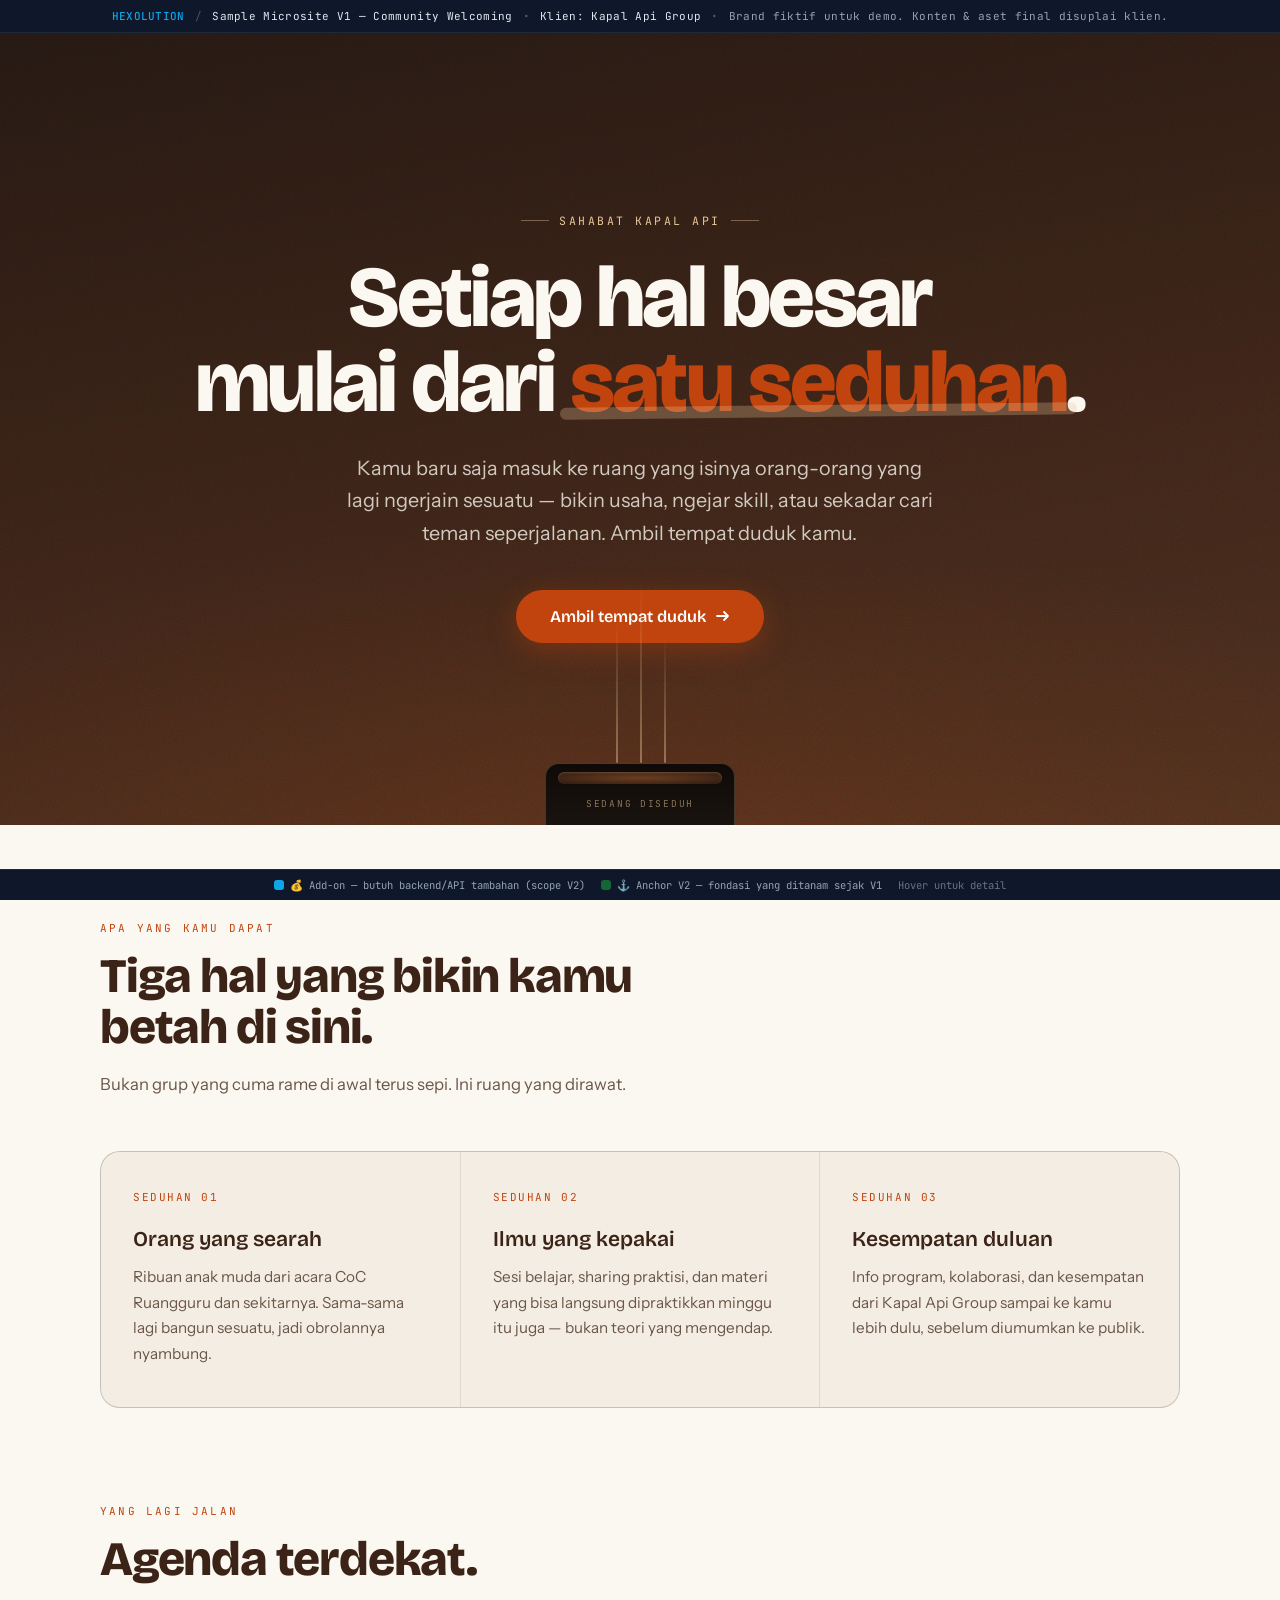
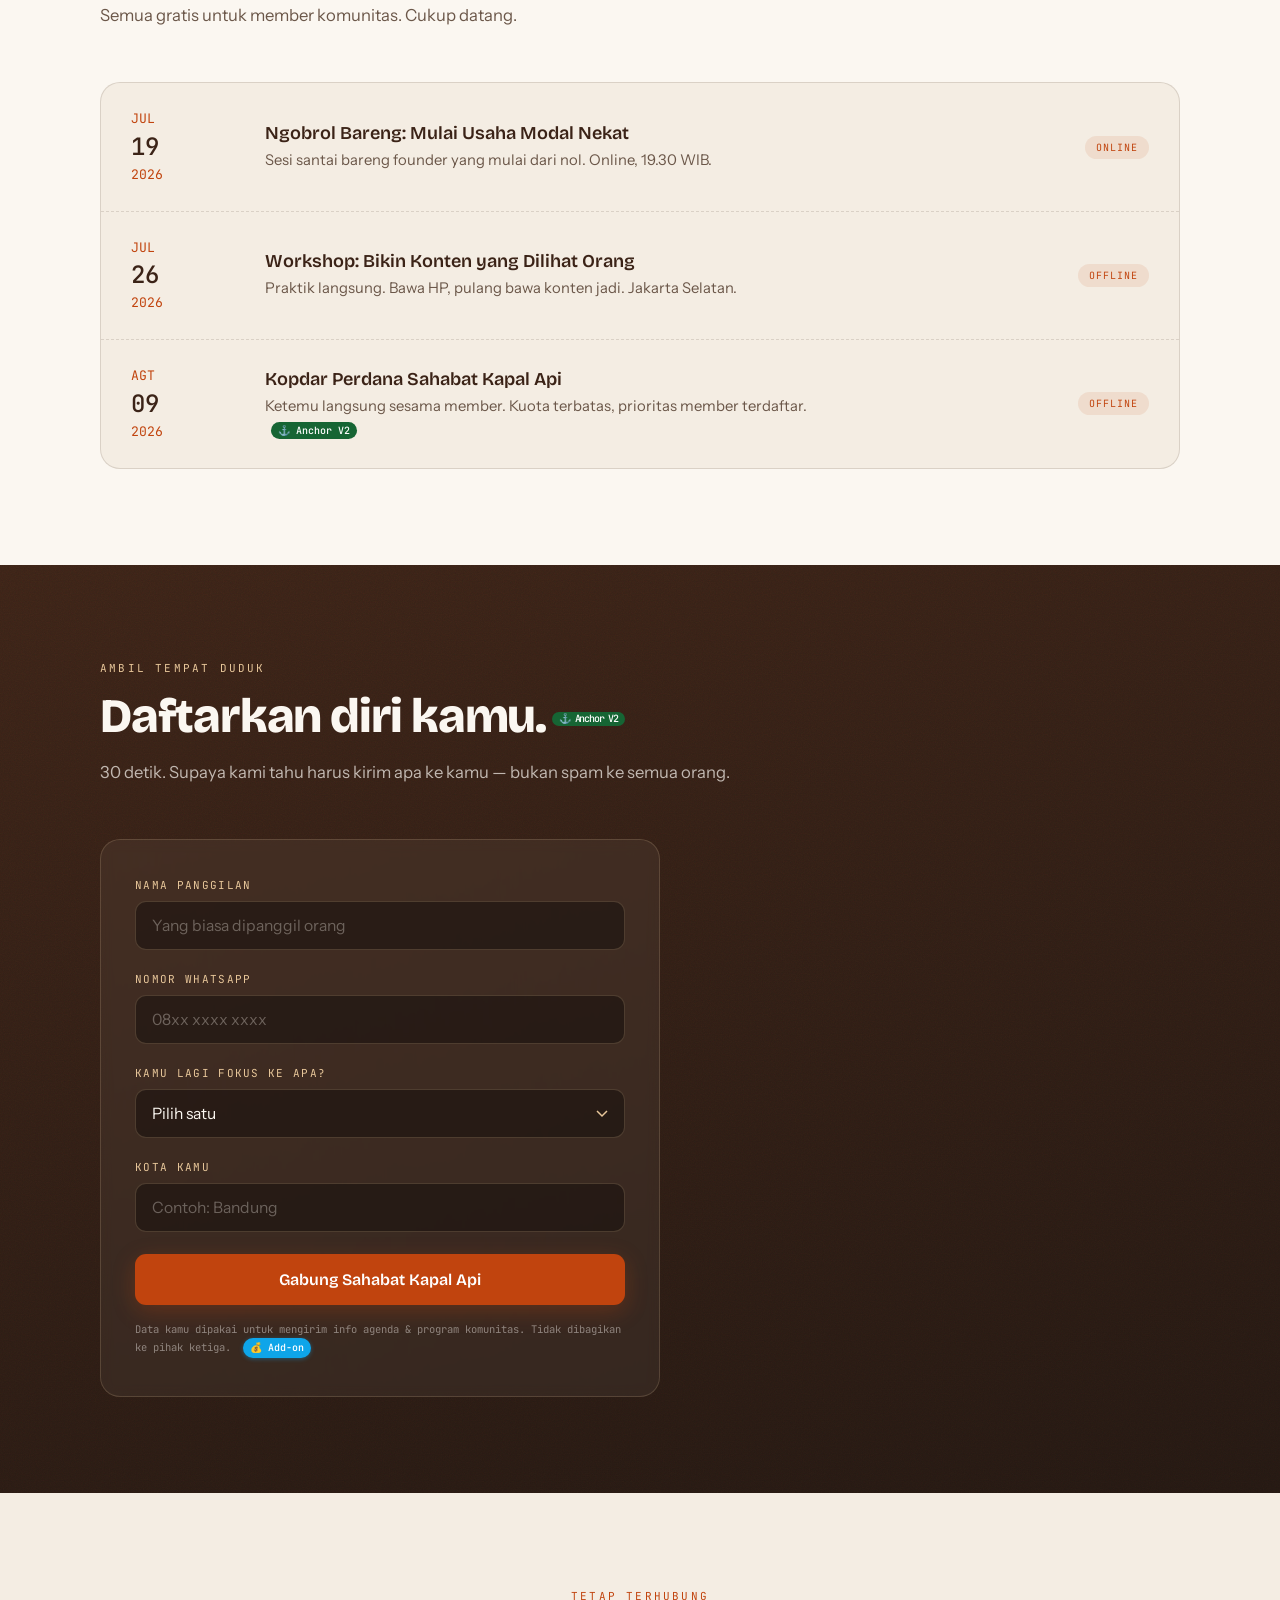
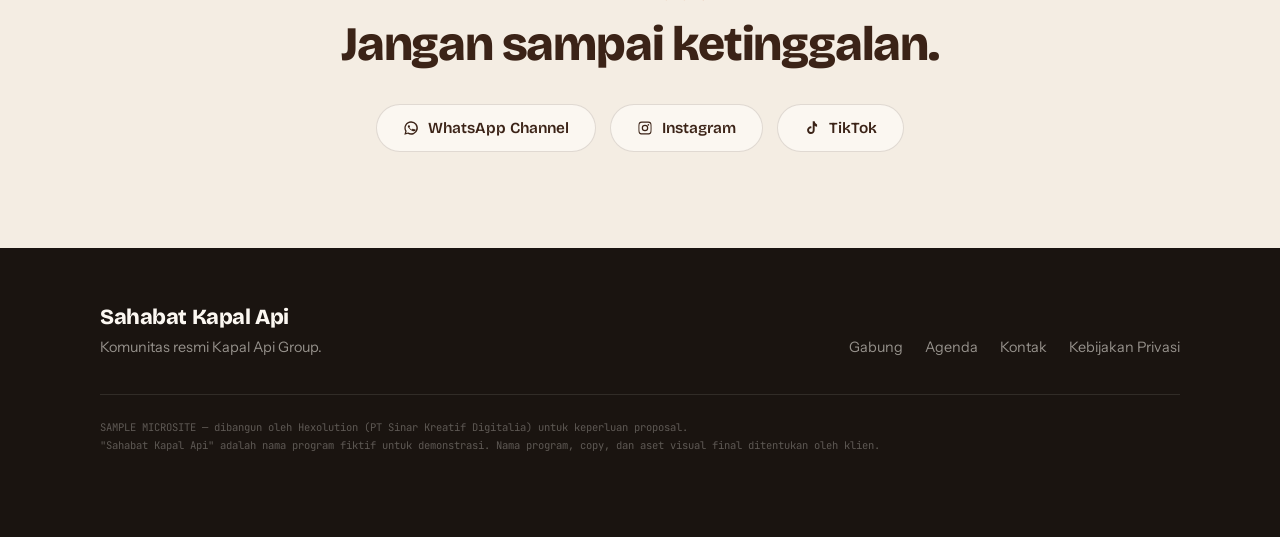
==== src/index.html @ 30b3033e "feat: add sample microsite and placeholder assets" ====
<!DOCTYPE html>
<html lang="id">
<head>
<meta charset="UTF-8">
<meta name="viewport" content="width=device-width, initial-scale=1.0">
<title>Sahabat Kapal Api — Selamat Datang di Komunitas</title>
<meta name="description" content="Ruang tumbuh bareng untuk anak muda yang lagi ngerjain sesuatu. Selamat datang di Sahabat Kapal Api.">
<link rel="preconnect" href="https://fonts.googleapis.com">
<link rel="preconnect" href="https://fonts.gstatic.com" crossorigin>
<link href="https://fonts.googleapis.com/css2?family=Bricolage+Grotesque:opsz,wght@12..96,400;12..96,600;12..96,800&family=Instrument+Sans:ital,wght@0,400;0,500;0,600;1,400&family=JetBrains+Mono:wght@400;500&display=swap" rel="stylesheet">
<style>
  :root{
    --ink:#1A1410;
    --roast:#3B2317;
    --ember:#C1440E;
    --crema:#E8C79A;
    --steam:#FBF7F1;
    --paper:#F4EDE3;
    --line:rgba(59,35,23,.14);
    --muted:#6B5749;

    --display:'Bricolage Grotesque', system-ui, sans-serif;
    --body:'Instrument Sans', system-ui, sans-serif;
    --mono:'JetBrains Mono', monospace;
  }

  *{margin:0;padding:0;box-sizing:border-box}
  html{scroll-behavior:smooth}
  body{
    font-family:var(--body);
    background:var(--steam);
    color:var(--ink);
    -webkit-font-smoothing:antialiased;
    overflow-x:hidden;
  }
  ::selection{background:var(--ember);color:var(--steam)}

  /* ================= DEMO ANNOTATION SYSTEM ================= */
  .hx-topbar{
    position:sticky;top:0;z-index:200;
    background:#0F172A;color:#E2E8F0;
    font-family:var(--mono);font-size:11px;letter-spacing:.03em;
    padding:9px 16px;
    display:flex;gap:10px;align-items:center;justify-content:center;
    flex-wrap:wrap;text-align:center;
    border-bottom:1px solid #1E293B;
  }
  .hx-topbar b{color:#0EA5E9;font-weight:500}
  .hx-topbar .dot{color:#475569}

  .addon{
    display:inline-flex;align-items:center;gap:4px;
    font-family:var(--mono);font-size:10px;font-weight:500;
    background:#0EA5E9;color:#fff;
    padding:2px 7px;border-radius:99px;
    vertical-align:middle;margin-left:6px;
    cursor:help;white-space:nowrap;
    box-shadow:0 1px 4px rgba(14,165,233,.4);
  }
  .anchor-tag{
    display:inline-flex;align-items:center;gap:4px;
    font-family:var(--mono);font-size:10px;font-weight:500;
    background:#166534;color:#fff;
    padding:2px 7px;border-radius:99px;
    vertical-align:middle;margin-left:6px;
    cursor:help;white-space:nowrap;
  }
  .hx-legend{
    position:fixed;bottom:0;left:0;right:0;z-index:200;
    background:#0F172A;color:#94A3B8;
    font-family:var(--mono);font-size:10.5px;
    padding:8px 16px;
    display:flex;gap:16px;justify-content:center;flex-wrap:wrap;
    border-top:1px solid #1E293B;
  }
  .hx-legend span{display:flex;align-items:center;gap:6px}
  .sw{width:10px;height:10px;border-radius:3px;display:inline-block}

  /* ================= STEAM SIGNATURE ================= */
  .steam-wrap{
    position:absolute;
    left:50%;transform:translateX(-50%);
    bottom:100%;
    width:120px;height:180px;
    pointer-events:none;
    opacity:.5;
  }
  .steam-wisp{
    position:absolute;bottom:0;
    width:2px;height:100%;
    background:linear-gradient(to top,rgba(232,199,154,.9),rgba(232,199,154,0));
    border-radius:99px;
    transform-origin:bottom center;
    animation:rise 6s ease-in-out infinite;
  }
  .steam-wisp:nth-child(1){left:30%;animation-delay:0s;height:80%}
  .steam-wisp:nth-child(2){left:50%;animation-delay:1.4s;height:100%}
  .steam-wisp:nth-child(3){left:70%;animation-delay:2.8s;height:70%}
  @keyframes rise{
    0%   {opacity:0;transform:translateY(20px) scaleY(.4) skewX(0deg)}
    25%  {opacity:.8}
    50%  {transform:translateY(-10px) scaleY(1) skewX(6deg)}
    75%  {opacity:.5;transform:translateY(-30px) scaleY(1.1) skewX(-4deg)}
    100% {opacity:0;transform:translateY(-50px) scaleY(1.2) skewX(3deg)}
  }

  /* ================= HERO ================= */
  .hero{
    position:relative;
    min-height:88vh;
    display:flex;align-items:center;
    background:
      radial-gradient(120% 80% at 50% 110%, rgba(193,68,14,.16) 0%, transparent 60%),
      linear-gradient(170deg,#241812 0%, #3B2317 55%, #4A2E1E 100%);
    color:var(--steam);
    padding:80px 24px 90px;
    overflow:hidden;
  }
  .hero::after{
    /* grain */
    content:'';position:absolute;inset:0;
    background-image:url("data:image/svg+xml,%3Csvg xmlns='http://www.w3.org/2000/svg' width='140' height='140'%3E%3Cfilter id='n'%3E%3CfeTurbulence type='fractalNoise' baseFrequency='.85' numOctaves='3'/%3E%3C/filter%3E%3Crect width='140' height='140' filter='url(%23n)' opacity='.32'/%3E%3C/svg%3E");
    mix-blend-mode:overlay;pointer-events:none;
  }
  .hero-inner{
    position:relative;z-index:2;
    max-width:900px;margin:0 auto;
    text-align:center;
  }
  .eyebrow{
    font-family:var(--mono);
    font-size:11.5px;letter-spacing:.22em;text-transform:uppercase;
    color:var(--crema);
    margin-bottom:28px;
    display:inline-flex;align-items:center;gap:10px;
  }
  .eyebrow::before,.eyebrow::after{
    content:'';width:28px;height:1px;background:rgba(232,199,154,.4);
  }
  h1{
    font-family:var(--display);
    font-weight:800;
    font-size:clamp(2.6rem,7.5vw,5.4rem);
    line-height:.98;
    letter-spacing:-.03em;
    margin-bottom:26px;
  }
  h1 em{
    font-style:normal;
    color:var(--ember);
    position:relative;
    display:inline-block;
  }
  h1 em::after{
    content:'';position:absolute;
    left:-2%;right:-2%;bottom:.1em;height:.14em;
    background:var(--crema);
    opacity:.28;border-radius:99px;
    transform:rotate(-.6deg);
  }
  .hero p{
    font-size:clamp(1.02rem,2.1vw,1.24rem);
    line-height:1.65;
    color:rgba(251,247,241,.78);
    max-width:600px;margin:0 auto 40px;
  }
  .hero-cta{
    display:inline-flex;align-items:center;gap:10px;
    background:var(--ember);color:#fff;
    font-family:var(--display);font-weight:600;font-size:1.02rem;
    padding:17px 34px;border-radius:99px;
    text-decoration:none;
    box-shadow:0 8px 28px rgba(193,68,14,.36);
    transition:transform .25s cubic-bezier(.2,.8,.2,1), box-shadow .25s;
  }
  .hero-cta:hover{transform:translateY(-2px);box-shadow:0 12px 36px rgba(193,68,14,.5)}
  .hero-cta:focus-visible{outline:3px solid var(--crema);outline-offset:3px}

  /* The cup — signature anchor at bottom of hero */
  .cup-stage{
    position:absolute;
    bottom:-2px;left:50%;transform:translateX(-50%);
    width:190px;
    z-index:3;
  }
  .cup{
    position:relative;
    width:190px;height:64px;
    background:linear-gradient(180deg,#0F0A07 0%, #1A1410 100%);
    border-radius:14px 14px 0 0;
    border:1px solid rgba(232,199,154,.22);
    border-bottom:none;
    display:flex;align-items:center;justify-content:center;
  }
  .cup::before{
    /* the coffee surface */
    content:'';
    position:absolute;top:8px;left:12px;right:12px;height:12px;
    background:radial-gradient(ellipse at 50% 50%, #6B3E22 0%, #2E1B10 100%);
    border-radius:99px;
    box-shadow:inset 0 1px 2px rgba(232,199,154,.25);
  }
  .cup-label{
    font-family:var(--mono);
    font-size:9.5px;letter-spacing:.18em;text-transform:uppercase;
    color:rgba(232,199,154,.55);
    margin-top:16px;
  }

  /* ================= SECTIONS ================= */
  section{padding:96px 24px}
  .wrap{max-width:1080px;margin:0 auto}

  .sec-head{margin-bottom:52px;max-width:640px}
  .sec-label{
    font-family:var(--mono);
    font-size:11px;letter-spacing:.2em;text-transform:uppercase;
    color:var(--ember);
    margin-bottom:16px;display:block;
  }
  h2{
    font-family:var(--display);
    font-weight:800;
    font-size:clamp(1.9rem,4.4vw,3rem);
    line-height:1.06;
    letter-spacing:-.025em;
    color:var(--roast);
  }
  .sec-head p{
    margin-top:18px;
    font-size:1.04rem;line-height:1.68;color:var(--muted);
  }

  /* Value grid — the "3 seduhan" */
  .val-grid{
    display:grid;
    grid-template-columns:repeat(auto-fit,minmax(270px,1fr));
    gap:1px;
    background:var(--line);
    border:1px solid var(--line);
    border-radius:20px;
    overflow:hidden;
  }
  .val{
    background:var(--paper);
    padding:38px 32px 40px;
    position:relative;
    transition:background .3s;
  }
  .val:hover{background:#EFE5D8}
  .val-num{
    font-family:var(--mono);
    font-size:11px;color:var(--ember);
    letter-spacing:.14em;
    margin-bottom:22px;display:block;
  }
  .val h3{
    font-family:var(--display);
    font-weight:600;font-size:1.32rem;
    color:var(--roast);
    margin-bottom:12px;
    line-height:1.24;
  }
  .val p{font-size:.955rem;line-height:1.68;color:var(--muted)}

  /* Program / agenda — receipt-strip motif */
  .agenda{
    background:var(--paper);
    border:1px solid var(--line);
    border-radius:20px;
    overflow:hidden;
  }
  .agenda-row{
    display:grid;
    grid-template-columns:110px 1fr auto;
    gap:24px;align-items:center;
    padding:26px 30px;
    border-bottom:1px dashed var(--line);
    transition:background .25s;
  }
  .agenda-row:last-child{border-bottom:none}
  .agenda-row:hover{background:#EFE5D8}
  .ag-date{
    font-family:var(--mono);
    font-size:.82rem;color:var(--ember);
    line-height:1.5;
  }
  .ag-date b{display:block;font-size:1.5rem;color:var(--roast);font-weight:500}
  .ag-body h4{
    font-family:var(--display);font-weight:600;
    font-size:1.13rem;color:var(--roast);margin-bottom:5px;
  }
  .ag-body p{font-size:.925rem;color:var(--muted);line-height:1.6}
  .ag-tag{
    font-family:var(--mono);font-size:10px;
    text-transform:uppercase;letter-spacing:.1em;
    padding:5px 11px;border-radius:99px;
    background:rgba(193,68,14,.1);color:var(--ember);
    white-space:nowrap;
  }

  /* Form — the V2 anchor */
  .form-sec{
    background:linear-gradient(165deg,#3B2317 0%, #241812 100%);
    color:var(--steam);
    border-radius:0;
    position:relative;overflow:hidden;
  }
  .form-sec::after{
    content:'';position:absolute;inset:0;
    background-image:url("data:image/svg+xml,%3Csvg xmlns='http://www.w3.org/2000/svg' width='140' height='140'%3E%3Cfilter id='n2'%3E%3CfeTurbulence type='fractalNoise' baseFrequency='.85' numOctaves='3'/%3E%3C/filter%3E%3Crect width='140' height='140' filter='url(%23n2)' opacity='.28'/%3E%3C/svg%3E");
    mix-blend-mode:overlay;pointer-events:none;
  }
  .form-sec .wrap{position:relative;z-index:2}
  .form-sec h2{color:var(--steam)}
  .form-sec .sec-label{color:var(--crema)}
  .form-sec .sec-head p{color:rgba(251,247,241,.7)}

  .form-card{
    background:rgba(251,247,241,.05);
    border:1px solid rgba(232,199,154,.18);
    border-radius:20px;
    padding:38px 34px;
    backdrop-filter:blur(6px);
    max-width:560px;
  }
  .field{margin-bottom:22px}
  label{
    display:block;
    font-family:var(--mono);font-size:11px;
    letter-spacing:.12em;text-transform:uppercase;
    color:var(--crema);margin-bottom:9px;
  }
  input,select{
    width:100%;
    background:rgba(15,10,7,.45);
    border:1px solid rgba(232,199,154,.2);
    border-radius:11px;
    padding:14px 16px;
    color:var(--steam);
    font-family:var(--body);font-size:.98rem;
    transition:border-color .22s, background .22s;
  }
  input::placeholder{color:rgba(251,247,241,.32)}
  input:focus,select:focus{
    outline:none;
    border-color:var(--ember);
    background:rgba(15,10,7,.65);
  }
  select{appearance:none;cursor:pointer;
    background-image:url("data:image/svg+xml,%3Csvg xmlns='http://www.w3.org/2000/svg' width='12' height='8' fill='none'%3E%3Cpath d='M1 1l5 5 5-5' stroke='%23E8C79A' stroke-width='1.5'/%3E%3C/svg%3E");
    background-repeat:no-repeat;background-position:right 16px center;
  }
  .form-btn{
    width:100%;
    background:var(--ember);color:#fff;
    border:none;border-radius:11px;
    padding:16px;
    font-family:var(--display);font-weight:600;font-size:1rem;
    cursor:pointer;
    transition:transform .2s, box-shadow .2s;
    box-shadow:0 6px 22px rgba(193,68,14,.3);
  }
  .form-btn:hover{transform:translateY(-1px);box-shadow:0 10px 30px rgba(193,68,14,.45)}
  .form-btn:focus-visible{outline:3px solid var(--crema);outline-offset:2px}
  .form-note{
    font-family:var(--mono);font-size:10.5px;
    color:rgba(251,247,241,.45);
    margin-top:16px;line-height:1.6;
  }
  .form-msg{
    margin-top:16px;padding:13px 16px;
    background:rgba(22,101,52,.2);
    border:1px solid rgba(22,101,52,.5);
    border-radius:10px;
    font-size:.9rem;color:#86EFAC;
    display:none;
  }
  .form-msg.show{display:block}

  /* CTA strip */
  .cta-strip{
    background:var(--paper);
    text-align:center;
  }
  .cta-links{
    display:flex;gap:14px;justify-content:center;flex-wrap:wrap;
    margin-top:34px;
  }
  .cta-link{
    display:inline-flex;align-items:center;gap:9px;
    background:var(--steam);
    border:1px solid var(--line);
    color:var(--roast);
    font-family:var(--display);font-weight:600;font-size:.96rem;
    padding:14px 26px;border-radius:99px;
    text-decoration:none;
    transition:transform .22s, border-color .22s, background .22s;
  }
  .cta-link:hover{transform:translateY(-2px);border-color:var(--ember);background:#fff}
  .cta-link:focus-visible{outline:3px solid var(--ember);outline-offset:2px}

  /* Footer */
  footer{
    background:var(--ink);color:rgba(251,247,241,.55);
    padding:56px 24px 82px;
    font-size:.9rem;
  }
  .foot-grid{
    max-width:1080px;margin:0 auto;
    display:flex;justify-content:space-between;
    align-items:flex-end;gap:32px;flex-wrap:wrap;
  }
  .foot-brand{
    font-family:var(--display);font-weight:800;
    font-size:1.35rem;color:var(--steam);
    letter-spacing:-.02em;margin-bottom:8px;
  }
  .foot-links{display:flex;gap:22px;flex-wrap:wrap}
  .foot-links a{color:rgba(251,247,241,.55);text-decoration:none;transition:color .2s}
  .foot-links a:hover{color:var(--ember)}
  .foot-fine{
    max-width:1080px;margin:38px auto 0;
    padding-top:24px;border-top:1px solid rgba(251,247,241,.1);
    font-family:var(--mono);font-size:10.5px;
    color:rgba(251,247,241,.3);line-height:1.7;
  }

  /* reveal */
  .rv{opacity:0;transform:translateY(24px);transition:opacity .8s cubic-bezier(.2,.8,.2,1),transform .8s cubic-bezier(.2,.8,.2,1)}
  .rv.in{opacity:1;transform:none}

  @media (prefers-reduced-motion:reduce){
    *{animation:none!important;transition:none!important}
    .rv{opacity:1;transform:none}
  }
  @media(max-width:640px){
    section{padding:66px 20px}
    .agenda-row{grid-template-columns:1fr;gap:12px;padding:24px 22px}
    .ag-tag{justify-self:start}
    .hero{padding:60px 20px 80px;min-height:auto}
    .cup-stage{width:150px}
    .cup{width:150px;height:52px}
  }
</style>
</head>
<body>

<!-- ===== DEMO BAR ===== -->
<div class="hx-topbar">
  <b>HEXOLUTION</b> <span class="dot">/</span>
  Sample Microsite V1 — Community Welcoming
  <span class="dot">•</span>
  Klien: Kapal Api Group
  <span class="dot">•</span>
  <span style="color:#94A3B8">Brand fiktif untuk demo. Konten & aset final disuplai klien.</span>
</div>

<!-- ===== HERO ===== -->
<header class="hero">
  <div class="hero-inner">
    <span class="eyebrow">Sahabat Kapal Api</span>
    <h1>Setiap hal besar<br>mulai dari <em>satu seduhan</em>.</h1>
    <p>Kamu baru saja masuk ke ruang yang isinya orang-orang yang lagi ngerjain sesuatu — bikin usaha, ngejar skill, atau sekadar cari teman seperjalanan. Ambil tempat duduk kamu.</p>
    <a href="#gabung" class="hero-cta">
      Ambil tempat duduk
      <svg width="14" height="14" viewBox="0 0 14 14" fill="none" aria-hidden="true"><path d="M1 7h11M8 3l4 4-4 4" stroke="currentColor" stroke-width="1.8" stroke-linecap="round" stroke-linejoin="round"/></svg>
    </a>
  </div>

  <div class="cup-stage">
    <div class="steam-wrap" aria-hidden="true">
      <span class="steam-wisp"></span>
      <span class="steam-wisp"></span>
      <span class="steam-wisp"></span>
    </div>
    <div class="cup"><span class="cup-label">Sedang diseduh</span></div>
  </div>
</header>

<!-- ===== VALUE ===== -->
<section>
  <div class="wrap">
    <div class="sec-head rv">
      <span class="sec-label">Apa yang kamu dapat</span>
      <h2>Tiga hal yang bikin kamu betah di sini.</h2>
      <p>Bukan grup yang cuma rame di awal terus sepi. Ini ruang yang dirawat.</p>
    </div>

    <div class="val-grid rv">
      <div class="val">
        <span class="val-num">SEDUHAN 01</span>
        <h3>Orang yang searah</h3>
        <p>Ribuan anak muda dari acara CoC Ruangguru dan sekitarnya. Sama-sama lagi bangun sesuatu, jadi obrolannya nyambung.</p>
      </div>
      <div class="val">
        <span class="val-num">SEDUHAN 02</span>
        <h3>Ilmu yang kepakai</h3>
        <p>Sesi belajar, sharing praktisi, dan materi yang bisa langsung dipraktikkan minggu itu juga — bukan teori yang mengendap.</p>
      </div>
      <div class="val">
        <span class="val-num">SEDUHAN 03</span>
        <h3>Kesempatan duluan</h3>
        <p>Info program, kolaborasi, dan kesempatan dari Kapal Api Group sampai ke kamu lebih dulu, sebelum diumumkan ke publik.</p>
      </div>
    </div>
  </div>
</section>

<!-- ===== AGENDA ===== -->
<section style="background:var(--steam);padding-top:0">
  <div class="wrap">
    <div class="sec-head rv">
      <span class="sec-label">Yang lagi jalan</span>
      <h2>Agenda terdekat.</h2>
      <p>Semua gratis untuk member komunitas. Cukup datang.</p>
    </div>

    <div class="agenda rv">
      <div class="agenda-row">
        <div class="ag-date">JUL<b>19</b>2026</div>
        <div class="ag-body">
          <h4>Ngobrol Bareng: Mulai Usaha Modal Nekat</h4>
          <p>Sesi santai bareng founder yang mulai dari nol. Online, 19.30 WIB.</p>
        </div>
        <span class="ag-tag">Online</span>
      </div>
      <div class="agenda-row">
        <div class="ag-date">JUL<b>26</b>2026</div>
        <div class="ag-body">
          <h4>Workshop: Bikin Konten yang Dilihat Orang</h4>
          <p>Praktik langsung. Bawa HP, pulang bawa konten jadi. Jakarta Selatan.</p>
        </div>
        <span class="ag-tag">Offline</span>
      </div>
      <div class="agenda-row">
        <div class="ag-date">AGT<b>09</b>2026</div>
        <div class="ag-body">
          <h4>Kopdar Perdana Sahabat Kapal Api</h4>
          <p>Ketemu langsung sesama member. Kuota terbatas, prioritas member terdaftar.</p>
          <span class="anchor-tag" title="Anchor V1→V2: prioritas kuota butuh data member terdaftar — sumbernya dari form di bawah.">⚓ Anchor V2</span>
        </div>
        <span class="ag-tag">Offline</span>
      </div>
    </div>
  </div>
</section>

<!-- ===== FORM (V2 ANCHOR) ===== -->
<section class="form-sec" id="gabung">
  <div class="wrap">
    <div class="sec-head rv">
      <span class="sec-label">Ambil tempat duduk</span>
      <h2>Daftarkan diri kamu.<span class="anchor-tag" title="Anchor V1→V2: form ini adalah titik awal database member. Field minat & asal acara jadi basis segmentasi di V2.">⚓ Anchor V2</span></h2>
      <p>30 detik. Supaya kami tahu harus kirim apa ke kamu — bukan spam ke semua orang.</p>
    </div>

    <div class="form-card rv">
      <div class="field">
        <label for="nama">Nama panggilan</label>
        <input type="text" id="nama" placeholder="Yang biasa dipanggil orang" autocomplete="given-name">
      </div>

      <div class="field">
        <label for="wa">Nomor WhatsApp</label>
        <input type="tel" id="wa" placeholder="08xx xxxx xxxx" autocomplete="tel">
      </div>

      <div class="field">
        <label for="minat">Kamu lagi fokus ke apa?</label>
        <select id="minat">
          <option value="">Pilih satu</option>
          <option value="usaha">Bangun usaha sendiri</option>
          <option value="skill">Nambah skill / cari kerja</option>
          <option value="komunitas">Cari komunitas & koneksi</option>
          <option value="lainnya">Masih cari arah</option>
        </select>
      </div>

      <div class="field">
        <label for="kota">Kota kamu</label>
        <input type="text" id="kota" placeholder="Contoh: Bandung" autocomplete="address-level2">
      </div>

      <button class="form-btn" id="submitBtn">Gabung Sahabat Kapal Api</button>

      <div class="form-msg" id="formMsg">
        ✓ Terkirim. Kami kabari lewat WhatsApp untuk agenda terdekat.
      </div>

      <p class="form-note">
        Data kamu dipakai untuk mengirim info agenda &amp; program komunitas. Tidak dibagikan ke pihak ketiga.
        <span class="addon" title="Add-on: penyimpanan data ke database, dedup nomor WA, dan auto-reply butuh backend + WhatsApp Business API. Termasuk di scope V2.">💰 Add-on</span>
      </p>
    </div>
  </div>
</section>

<!-- ===== CTA ===== -->
<section class="cta-strip">
  <div class="wrap">
    <div class="sec-head rv" style="margin:0 auto 0;text-align:center">
      <span class="sec-label" style="text-align:center">Tetap terhubung</span>
      <h2>Jangan sampai ketinggalan.</h2>
      <div class="cta-links">
        <a href="#" class="cta-link">
          <svg width="16" height="16" viewBox="0 0 24 24" fill="currentColor" aria-hidden="true"><path d="M12 2a10 10 0 00-8.6 15L2 22l5.2-1.4A10 10 0 1012 2zm0 18a8 8 0 01-4-1.1l-.3-.2-3 .8.8-2.9-.2-.3A8 8 0 1112 20zm4.4-6c-.2-.1-1.4-.7-1.6-.8s-.4-.1-.5.1-.6.8-.7 1-.3.2-.5.1a6.6 6.6 0 01-1.9-1.2 7.3 7.3 0 01-1.4-1.7c-.1-.2 0-.4.1-.5l.4-.4.2-.4v-.4l-.7-1.7c-.2-.4-.4-.4-.5-.4h-.5a1 1 0 00-.7.3 3 3 0 00-.9 2.2A5.2 5.2 0 009 12.3a11.9 11.9 0 004.5 4 7.6 7.6 0 001.5.5 3.6 3.6 0 001.7.1 2.7 2.7 0 001.8-1.3 2.2 2.2 0 00.2-1.3c0-.1-.2-.2-.3-.3z"/></svg>
          WhatsApp Channel
        </a>
        <a href="#" class="cta-link">
          <svg width="16" height="16" viewBox="0 0 24 24" fill="currentColor" aria-hidden="true"><path d="M12 2.2c3.2 0 3.6 0 4.9.1a6.6 6.6 0 012.2.4 3.9 3.9 0 012.2 2.2 6.6 6.6 0 01.4 2.2c.1 1.3.1 1.7.1 4.9s0 3.6-.1 4.9a6.6 6.6 0 01-.4 2.2 3.9 3.9 0 01-2.2 2.2 6.6 6.6 0 01-2.2.4c-1.3.1-1.7.1-4.9.1s-3.6 0-4.9-.1a6.6 6.6 0 01-2.2-.4 3.9 3.9 0 01-2.2-2.2 6.6 6.6 0 01-.4-2.2c-.1-1.3-.1-1.7-.1-4.9s0-3.6.1-4.9a6.6 6.6 0 01.4-2.2A3.9 3.9 0 014.9 2.7a6.6 6.6 0 012.2-.4c1.3-.1 1.7-.1 4.9-.1zm0 1.8c-3.1 0-3.5 0-4.7.1a4.8 4.8 0 00-1.7.3 2.9 2.9 0 00-1.6 1.6 4.8 4.8 0 00-.3 1.7C3.6 8.9 3.6 9.3 3.6 12s0 3.1.1 4.3a4.8 4.8 0 00.3 1.7 2.9 2.9 0 001.6 1.6 4.8 4.8 0 001.7.3c1.2.1 1.6.1 4.7.1s3.5 0 4.7-.1a4.8 4.8 0 001.7-.3 2.9 2.9 0 001.6-1.6 4.8 4.8 0 00.3-1.7c.1-1.2.1-1.6.1-4.3s0-3.1-.1-4.3a4.8 4.8 0 00-.3-1.7 2.9 2.9 0 00-1.6-1.6 4.8 4.8 0 00-1.7-.3c-1.2-.1-1.6-.1-4.7-.1zm0 3.1a4.9 4.9 0 110 9.8 4.9 4.9 0 010-9.8zm0 8a3.1 3.1 0 100-6.2 3.1 3.1 0 000 6.2zm6.2-8.2a1.2 1.2 0 11-2.3 0 1.2 1.2 0 012.3 0z"/></svg>
          Instagram
        </a>
        <a href="#" class="cta-link">
          <svg width="16" height="16" viewBox="0 0 24 24" fill="currentColor" aria-hidden="true"><path d="M19.6 10.1a5.5 5.5 0 01-3.6-1.3v6.4a5.7 5.7 0 11-4.9-5.6v2.9a2.8 2.8 0 102 2.7V2h2.9a5.5 5.5 0 003.6 4.9z"/></svg>
          TikTok
        </a>
      </div>
    </div>
  </div>
</section>

<!-- ===== FOOTER ===== -->
<footer>
  <div class="foot-grid">
    <div>
      <div class="foot-brand">Sahabat Kapal Api</div>
      <div>Komunitas resmi Kapal Api Group.</div>
    </div>
    <div class="foot-links">
      <a href="#gabung">Gabung</a>
      <a href="#">Agenda</a>
      <a href="#">Kontak</a>
      <a href="#">Kebijakan Privasi</a>
    </div>
  </div>
  <div class="foot-fine">
    SAMPLE MICROSITE — dibangun oleh Hexolution (PT Sinar Kreatif Digitalia) untuk keperluan proposal.<br>
    "Sahabat Kapal Api" adalah nama program fiktif untuk demonstrasi. Nama program, copy, dan aset visual final ditentukan oleh klien.
  </div>
</footer>

<!-- ===== LEGEND ===== -->
<div class="hx-legend">
  <span><i class="sw" style="background:#0EA5E9"></i> 💰 Add-on — butuh backend/API tambahan (scope V2)</span>
  <span><i class="sw" style="background:#166534"></i> ⚓ Anchor V2 — fondasi yang ditanam sejak V1</span>
  <span style="color:#64748B">Hover untuk detail</span>
</div>

<script>
  // Scroll reveal
  const io = new IntersectionObserver((entries) => {
    entries.forEach(e => { if (e.isIntersecting) { e.target.classList.add('in'); io.unobserve(e.target); } });
  }, { threshold: 0.12, rootMargin: '0px 0px -40px 0px' });
  document.querySelectorAll('.rv').forEach(el => io.observe(el));

  // Form demo (frontend only — real submit is the V2 add-on)
  document.getElementById('submitBtn').addEventListener('click', () => {
    const nama = document.getElementById('nama').value.trim();
    const wa   = document.getElementById('wa').value.trim();
    const msg  = document.getElementById('formMsg');
    if (!nama || !wa) {
      msg.textContent = 'Isi nama dan nomor WhatsApp dulu ya.';
      msg.style.background = 'rgba(193,68,14,.18)';
      msg.style.borderColor = 'rgba(193,68,14,.5)';
      msg.style.color = '#FCA5A5';
      msg.classList.add('show');
      return;
    }
    msg.textContent = '✓ Terkirim. Kami kabari lewat WhatsApp untuk agenda terdekat.';
    msg.style.background = 'rgba(22,101,52,.2)';
    msg.style.borderColor = 'rgba(22,101,52,.5)';
    msg.style.color = '#86EFAC';
    msg.classList.add('show');
    // V2: POST ke endpoint → simpan ke DB → trigger WA welcome message
    console.log('[DEMO] Payload V2:', {
      nama, wa,
      minat: document.getElementById('minat').value,
      kota: document.getElementById('kota').value,
      source: 'wa_channel',
      event_origin: 'coc_ruangguru'
    });
  });
</script>

</body>
</html>
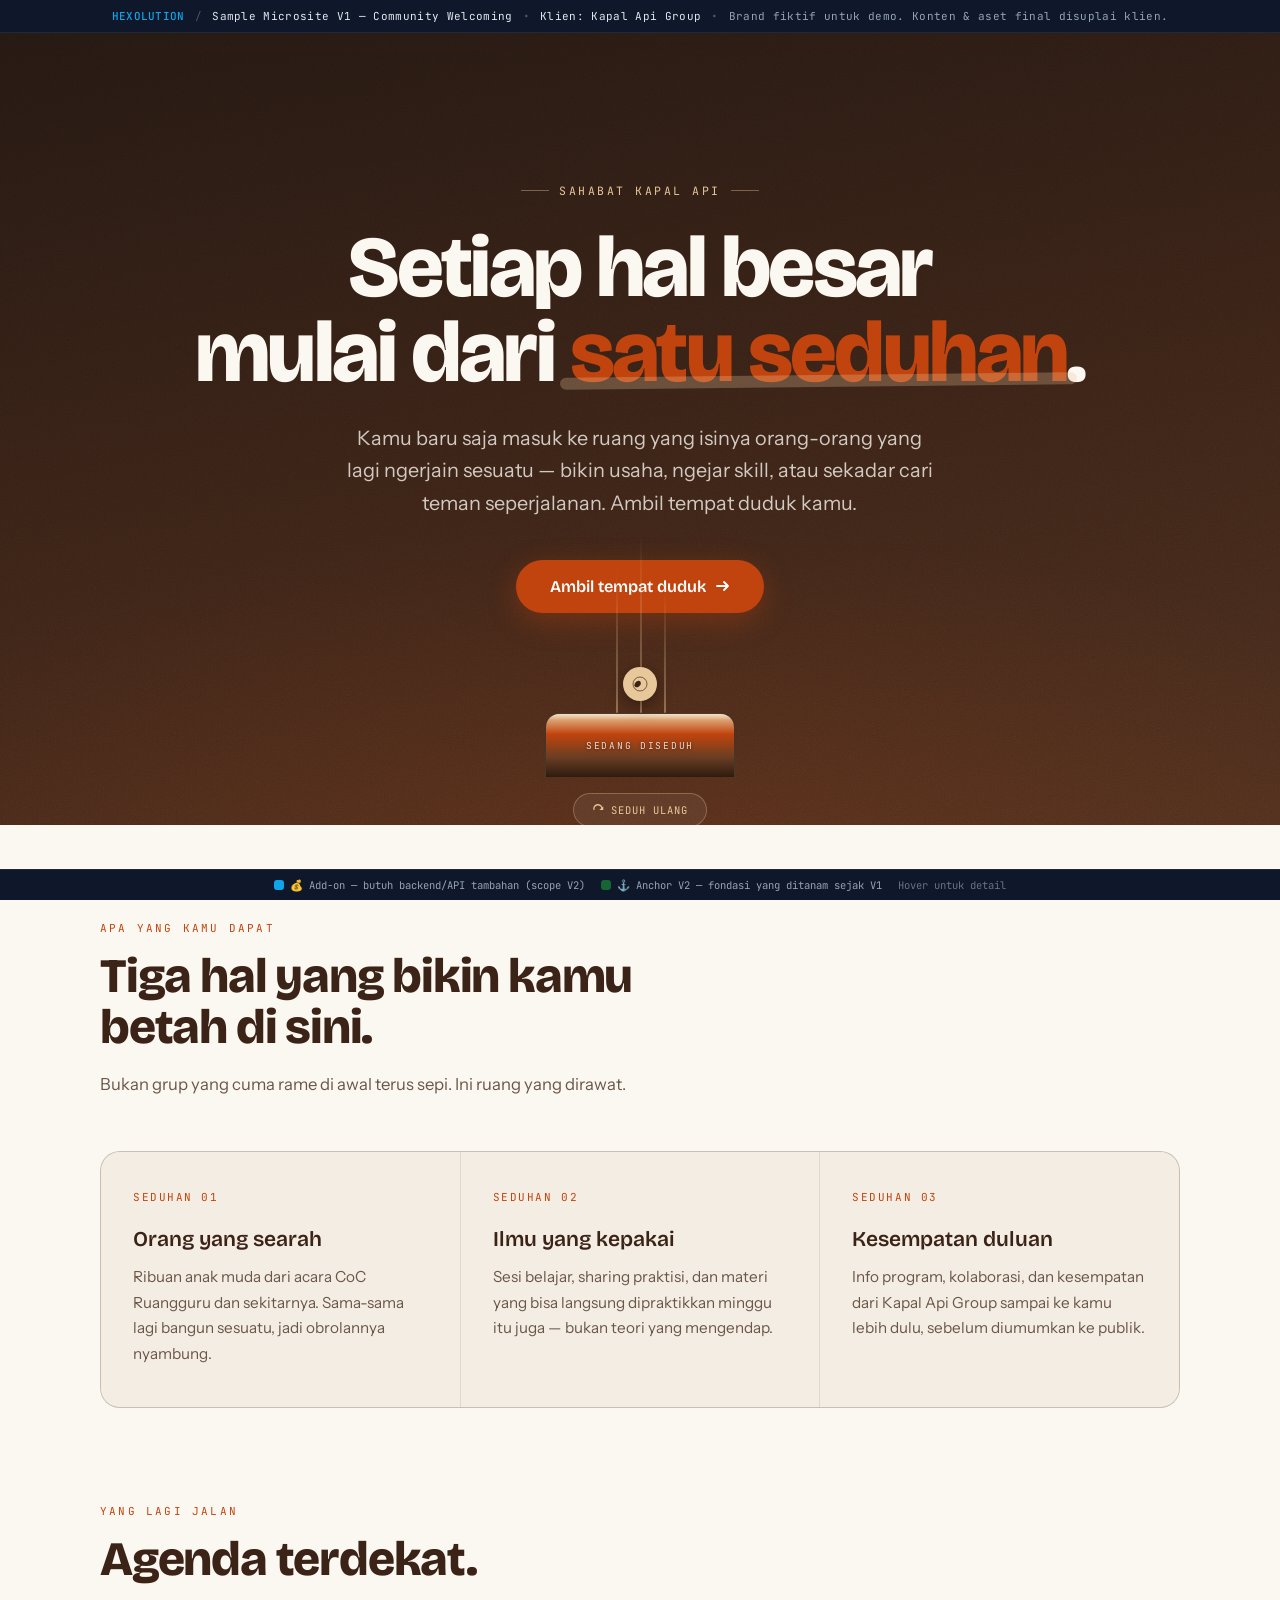
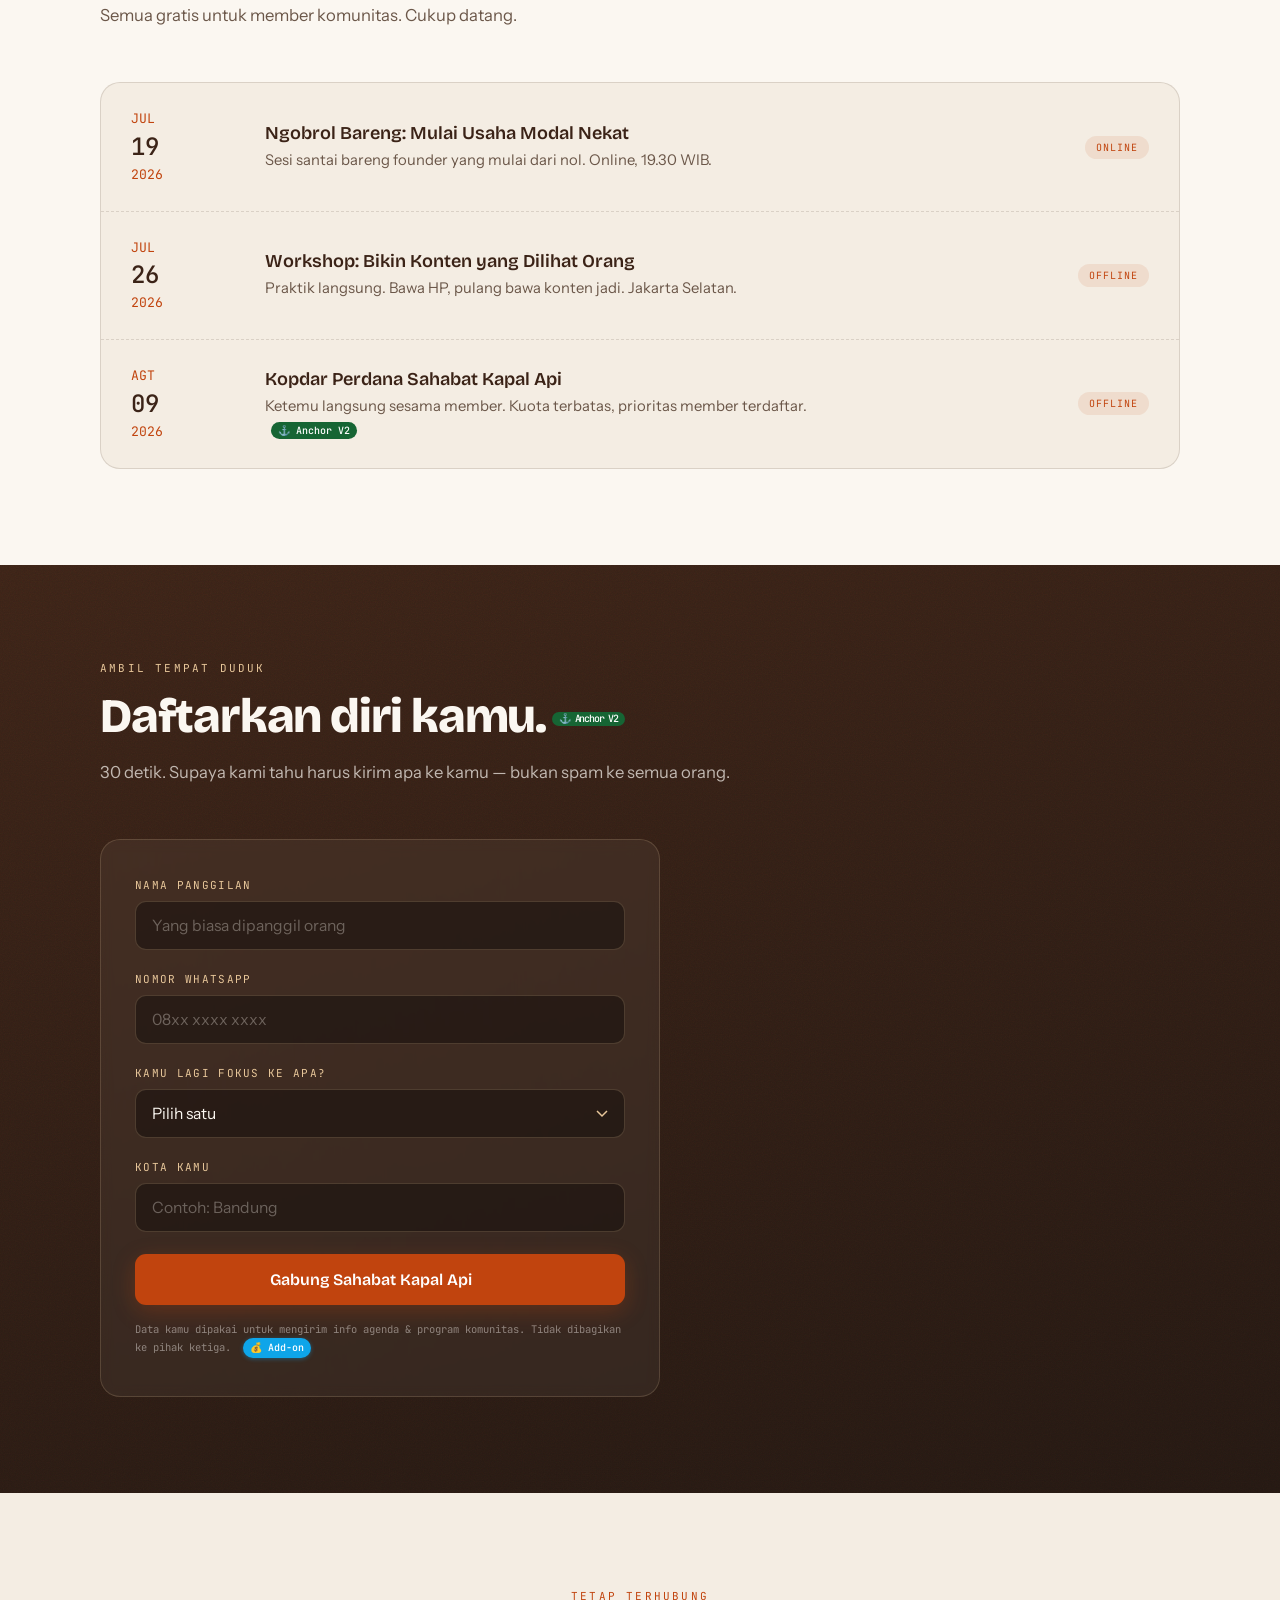
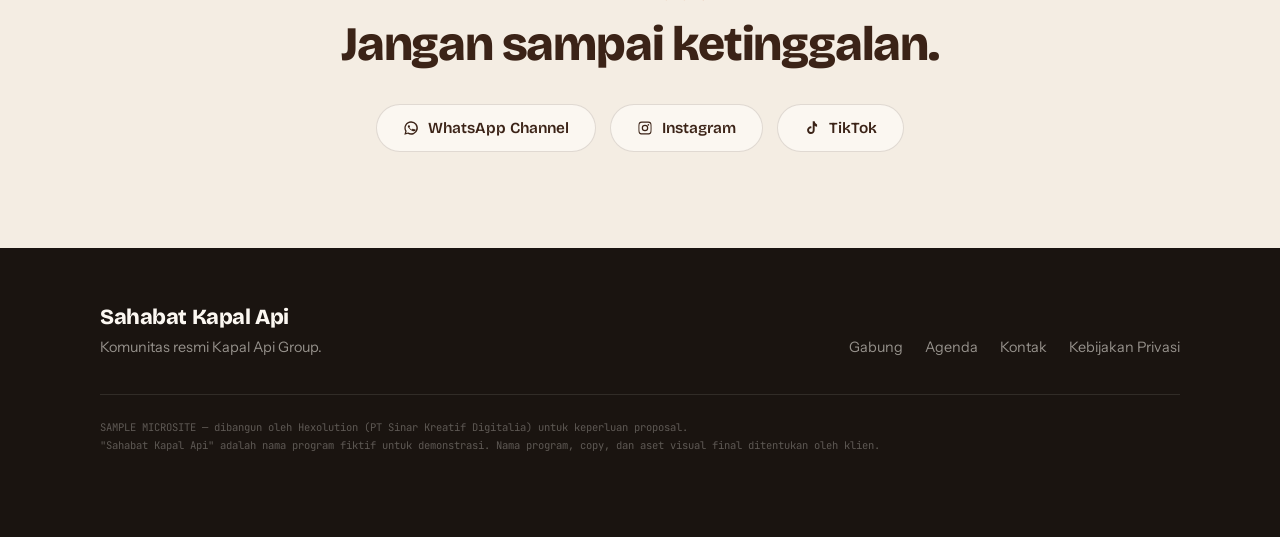
==== commit 82e9504b: "Add motion animations: coffee brew hero, scroll reveals, form micro-interactions - Split inline CSS/" ====
--- a/src/index.html
+++ b/src/index.html
@@ -8,441 +8,7 @@
 <link rel="preconnect" href="https://fonts.googleapis.com">
 <link rel="preconnect" href="https://fonts.gstatic.com" crossorigin>
 <link href="https://fonts.googleapis.com/css2?family=Bricolage+Grotesque:opsz,wght@12..96,400;12..96,600;12..96,800&family=Instrument+Sans:ital,wght@0,400;0,500;0,600;1,400&family=JetBrains+Mono:wght@400;500&display=swap" rel="stylesheet">
-<style>
-  :root{
-    --ink:#1A1410;
-    --roast:#3B2317;
-    --ember:#C1440E;
-    --crema:#E8C79A;
-    --steam:#FBF7F1;
-    --paper:#F4EDE3;
-    --line:rgba(59,35,23,.14);
-    --muted:#6B5749;
-
-    --display:'Bricolage Grotesque', system-ui, sans-serif;
-    --body:'Instrument Sans', system-ui, sans-serif;
-    --mono:'JetBrains Mono', monospace;
-  }
-
-  *{margin:0;padding:0;box-sizing:border-box}
-  html{scroll-behavior:smooth}
-  body{
-    font-family:var(--body);
-    background:var(--steam);
-    color:var(--ink);
-    -webkit-font-smoothing:antialiased;
-    overflow-x:hidden;
-  }
-  ::selection{background:var(--ember);color:var(--steam)}
-
-  /* ================= DEMO ANNOTATION SYSTEM ================= */
-  .hx-topbar{
-    position:sticky;top:0;z-index:200;
-    background:#0F172A;color:#E2E8F0;
-    font-family:var(--mono);font-size:11px;letter-spacing:.03em;
-    padding:9px 16px;
-    display:flex;gap:10px;align-items:center;justify-content:center;
-    flex-wrap:wrap;text-align:center;
-    border-bottom:1px solid #1E293B;
-  }
-  .hx-topbar b{color:#0EA5E9;font-weight:500}
-  .hx-topbar .dot{color:#475569}
-
-  .addon{
-    display:inline-flex;align-items:center;gap:4px;
-    font-family:var(--mono);font-size:10px;font-weight:500;
-    background:#0EA5E9;color:#fff;
-    padding:2px 7px;border-radius:99px;
-    vertical-align:middle;margin-left:6px;
-    cursor:help;white-space:nowrap;
-    box-shadow:0 1px 4px rgba(14,165,233,.4);
-  }
-  .anchor-tag{
-    display:inline-flex;align-items:center;gap:4px;
-    font-family:var(--mono);font-size:10px;font-weight:500;
-    background:#166534;color:#fff;
-    padding:2px 7px;border-radius:99px;
-    vertical-align:middle;margin-left:6px;
-    cursor:help;white-space:nowrap;
-  }
-  .hx-legend{
-    position:fixed;bottom:0;left:0;right:0;z-index:200;
-    background:#0F172A;color:#94A3B8;
-    font-family:var(--mono);font-size:10.5px;
-    padding:8px 16px;
-    display:flex;gap:16px;justify-content:center;flex-wrap:wrap;
-    border-top:1px solid #1E293B;
-  }
-  .hx-legend span{display:flex;align-items:center;gap:6px}
-  .sw{width:10px;height:10px;border-radius:3px;display:inline-block}
-
-  /* ================= STEAM SIGNATURE ================= */
-  .steam-wrap{
-    position:absolute;
-    left:50%;transform:translateX(-50%);
-    bottom:100%;
-    width:120px;height:180px;
-    pointer-events:none;
-    opacity:.5;
-  }
-  .steam-wisp{
-    position:absolute;bottom:0;
-    width:2px;height:100%;
-    background:linear-gradient(to top,rgba(232,199,154,.9),rgba(232,199,154,0));
-    border-radius:99px;
-    transform-origin:bottom center;
-    animation:rise 6s ease-in-out infinite;
-  }
-  .steam-wisp:nth-child(1){left:30%;animation-delay:0s;height:80%}
-  .steam-wisp:nth-child(2){left:50%;animation-delay:1.4s;height:100%}
-  .steam-wisp:nth-child(3){left:70%;animation-delay:2.8s;height:70%}
-  @keyframes rise{
-    0%   {opacity:0;transform:translateY(20px) scaleY(.4) skewX(0deg)}
-    25%  {opacity:.8}
-    50%  {transform:translateY(-10px) scaleY(1) skewX(6deg)}
-    75%  {opacity:.5;transform:translateY(-30px) scaleY(1.1) skewX(-4deg)}
-    100% {opacity:0;transform:translateY(-50px) scaleY(1.2) skewX(3deg)}
-  }
-
-  /* ================= HERO ================= */
-  .hero{
-    position:relative;
-    min-height:88vh;
-    display:flex;align-items:center;
-    background:
-      radial-gradient(120% 80% at 50% 110%, rgba(193,68,14,.16) 0%, transparent 60%),
-      linear-gradient(170deg,#241812 0%, #3B2317 55%, #4A2E1E 100%);
-    color:var(--steam);
-    padding:80px 24px 90px;
-    overflow:hidden;
-  }
-  .hero::after{
-    /* grain */
-    content:'';position:absolute;inset:0;
-    background-image:url("data:image/svg+xml,%3Csvg xmlns='http://www.w3.org/2000/svg' width='140' height='140'%3E%3Cfilter id='n'%3E%3CfeTurbulence type='fractalNoise' baseFrequency='.85' numOctaves='3'/%3E%3C/filter%3E%3Crect width='140' height='140' filter='url(%23n)' opacity='.32'/%3E%3C/svg%3E");
-    mix-blend-mode:overlay;pointer-events:none;
-  }
-  .hero-inner{
-    position:relative;z-index:2;
-    max-width:900px;margin:0 auto;
-    text-align:center;
-  }
-  .eyebrow{
-    font-family:var(--mono);
-    font-size:11.5px;letter-spacing:.22em;text-transform:uppercase;
-    color:var(--crema);
-    margin-bottom:28px;
-    display:inline-flex;align-items:center;gap:10px;
-  }
-  .eyebrow::before,.eyebrow::after{
-    content:'';width:28px;height:1px;background:rgba(232,199,154,.4);
-  }
-  h1{
-    font-family:var(--display);
-    font-weight:800;
-    font-size:clamp(2.6rem,7.5vw,5.4rem);
-    line-height:.98;
-    letter-spacing:-.03em;
-    margin-bottom:26px;
-  }
-  h1 em{
-    font-style:normal;
-    color:var(--ember);
-    position:relative;
-    display:inline-block;
-  }
-  h1 em::after{
-    content:'';position:absolute;
-    left:-2%;right:-2%;bottom:.1em;height:.14em;
-    background:var(--crema);
-    opacity:.28;border-radius:99px;
-    transform:rotate(-.6deg);
-  }
-  .hero p{
-    font-size:clamp(1.02rem,2.1vw,1.24rem);
-    line-height:1.65;
-    color:rgba(251,247,241,.78);
-    max-width:600px;margin:0 auto 40px;
-  }
-  .hero-cta{
-    display:inline-flex;align-items:center;gap:10px;
-    background:var(--ember);color:#fff;
-    font-family:var(--display);font-weight:600;font-size:1.02rem;
-    padding:17px 34px;border-radius:99px;
-    text-decoration:none;
-    box-shadow:0 8px 28px rgba(193,68,14,.36);
-    transition:transform .25s cubic-bezier(.2,.8,.2,1), box-shadow .25s;
-  }
-  .hero-cta:hover{transform:translateY(-2px);box-shadow:0 12px 36px rgba(193,68,14,.5)}
-  .hero-cta:focus-visible{outline:3px solid var(--crema);outline-offset:3px}
-
-  /* The cup — signature anchor at bottom of hero */
-  .cup-stage{
-    position:absolute;
-    bottom:-2px;left:50%;transform:translateX(-50%);
-    width:190px;
-    z-index:3;
-  }
-  .cup{
-    position:relative;
-    width:190px;height:64px;
-    background:linear-gradient(180deg,#0F0A07 0%, #1A1410 100%);
-    border-radius:14px 14px 0 0;
-    border:1px solid rgba(232,199,154,.22);
-    border-bottom:none;
-    display:flex;align-items:center;justify-content:center;
-  }
-  .cup::before{
-    /* the coffee surface */
-    content:'';
-    position:absolute;top:8px;left:12px;right:12px;height:12px;
-    background:radial-gradient(ellipse at 50% 50%, #6B3E22 0%, #2E1B10 100%);
-    border-radius:99px;
-    box-shadow:inset 0 1px 2px rgba(232,199,154,.25);
-  }
-  .cup-label{
-    font-family:var(--mono);
-    font-size:9.5px;letter-spacing:.18em;text-transform:uppercase;
-    color:rgba(232,199,154,.55);
-    margin-top:16px;
-  }
-
-  /* ================= SECTIONS ================= */
-  section{padding:96px 24px}
-  .wrap{max-width:1080px;margin:0 auto}
-
-  .sec-head{margin-bottom:52px;max-width:640px}
-  .sec-label{
-    font-family:var(--mono);
-    font-size:11px;letter-spacing:.2em;text-transform:uppercase;
-    color:var(--ember);
-    margin-bottom:16px;display:block;
-  }
-  h2{
-    font-family:var(--display);
-    font-weight:800;
-    font-size:clamp(1.9rem,4.4vw,3rem);
-    line-height:1.06;
-    letter-spacing:-.025em;
-    color:var(--roast);
-  }
-  .sec-head p{
-    margin-top:18px;
-    font-size:1.04rem;line-height:1.68;color:var(--muted);
-  }
-
-  /* Value grid — the "3 seduhan" */
-  .val-grid{
-    display:grid;
-    grid-template-columns:repeat(auto-fit,minmax(270px,1fr));
-    gap:1px;
-    background:var(--line);
-    border:1px solid var(--line);
-    border-radius:20px;
-    overflow:hidden;
-  }
-  .val{
-    background:var(--paper);
-    padding:38px 32px 40px;
-    position:relative;
-    transition:background .3s;
-  }
-  .val:hover{background:#EFE5D8}
-  .val-num{
-    font-family:var(--mono);
-    font-size:11px;color:var(--ember);
-    letter-spacing:.14em;
-    margin-bottom:22px;display:block;
-  }
-  .val h3{
-    font-family:var(--display);
-    font-weight:600;font-size:1.32rem;
-    color:var(--roast);
-    margin-bottom:12px;
-    line-height:1.24;
-  }
-  .val p{font-size:.955rem;line-height:1.68;color:var(--muted)}
-
-  /* Program / agenda — receipt-strip motif */
-  .agenda{
-    background:var(--paper);
-    border:1px solid var(--line);
-    border-radius:20px;
-    overflow:hidden;
-  }
-  .agenda-row{
-    display:grid;
-    grid-template-columns:110px 1fr auto;
-    gap:24px;align-items:center;
-    padding:26px 30px;
-    border-bottom:1px dashed var(--line);
-    transition:background .25s;
-  }
-  .agenda-row:last-child{border-bottom:none}
-  .agenda-row:hover{background:#EFE5D8}
-  .ag-date{
-    font-family:var(--mono);
-    font-size:.82rem;color:var(--ember);
-    line-height:1.5;
-  }
-  .ag-date b{display:block;font-size:1.5rem;color:var(--roast);font-weight:500}
-  .ag-body h4{
-    font-family:var(--display);font-weight:600;
-    font-size:1.13rem;color:var(--roast);margin-bottom:5px;
-  }
-  .ag-body p{font-size:.925rem;color:var(--muted);line-height:1.6}
-  .ag-tag{
-    font-family:var(--mono);font-size:10px;
-    text-transform:uppercase;letter-spacing:.1em;
-    padding:5px 11px;border-radius:99px;
-    background:rgba(193,68,14,.1);color:var(--ember);
-    white-space:nowrap;
-  }
-
-  /* Form — the V2 anchor */
-  .form-sec{
-    background:linear-gradient(165deg,#3B2317 0%, #241812 100%);
-    color:var(--steam);
-    border-radius:0;
-    position:relative;overflow:hidden;
-  }
-  .form-sec::after{
-    content:'';position:absolute;inset:0;
-    background-image:url("data:image/svg+xml,%3Csvg xmlns='http://www.w3.org/2000/svg' width='140' height='140'%3E%3Cfilter id='n2'%3E%3CfeTurbulence type='fractalNoise' baseFrequency='.85' numOctaves='3'/%3E%3C/filter%3E%3Crect width='140' height='140' filter='url(%23n2)' opacity='.28'/%3E%3C/svg%3E");
-    mix-blend-mode:overlay;pointer-events:none;
-  }
-  .form-sec .wrap{position:relative;z-index:2}
-  .form-sec h2{color:var(--steam)}
-  .form-sec .sec-label{color:var(--crema)}
-  .form-sec .sec-head p{color:rgba(251,247,241,.7)}
-
-  .form-card{
-    background:rgba(251,247,241,.05);
-    border:1px solid rgba(232,199,154,.18);
-    border-radius:20px;
-    padding:38px 34px;
-    backdrop-filter:blur(6px);
-    max-width:560px;
-  }
-  .field{margin-bottom:22px}
-  label{
-    display:block;
-    font-family:var(--mono);font-size:11px;
-    letter-spacing:.12em;text-transform:uppercase;
-    color:var(--crema);margin-bottom:9px;
-  }
-  input,select{
-    width:100%;
-    background:rgba(15,10,7,.45);
-    border:1px solid rgba(232,199,154,.2);
-    border-radius:11px;
-    padding:14px 16px;
-    color:var(--steam);
-    font-family:var(--body);font-size:.98rem;
-    transition:border-color .22s, background .22s;
-  }
-  input::placeholder{color:rgba(251,247,241,.32)}
-  input:focus,select:focus{
-    outline:none;
-    border-color:var(--ember);
-    background:rgba(15,10,7,.65);
-  }
-  select{appearance:none;cursor:pointer;
-    background-image:url("data:image/svg+xml,%3Csvg xmlns='http://www.w3.org/2000/svg' width='12' height='8' fill='none'%3E%3Cpath d='M1 1l5 5 5-5' stroke='%23E8C79A' stroke-width='1.5'/%3E%3C/svg%3E");
-    background-repeat:no-repeat;background-position:right 16px center;
-  }
-  .form-btn{
-    width:100%;
-    background:var(--ember);color:#fff;
-    border:none;border-radius:11px;
-    padding:16px;
-    font-family:var(--display);font-weight:600;font-size:1rem;
-    cursor:pointer;
-    transition:transform .2s, box-shadow .2s;
-    box-shadow:0 6px 22px rgba(193,68,14,.3);
-  }
-  .form-btn:hover{transform:translateY(-1px);box-shadow:0 10px 30px rgba(193,68,14,.45)}
-  .form-btn:focus-visible{outline:3px solid var(--crema);outline-offset:2px}
-  .form-note{
-    font-family:var(--mono);font-size:10.5px;
-    color:rgba(251,247,241,.45);
-    margin-top:16px;line-height:1.6;
-  }
-  .form-msg{
-    margin-top:16px;padding:13px 16px;
-    background:rgba(22,101,52,.2);
-    border:1px solid rgba(22,101,52,.5);
-    border-radius:10px;
-    font-size:.9rem;color:#86EFAC;
-    display:none;
-  }
-  .form-msg.show{display:block}
-
-  /* CTA strip */
-  .cta-strip{
-    background:var(--paper);
-    text-align:center;
-  }
-  .cta-links{
-    display:flex;gap:14px;justify-content:center;flex-wrap:wrap;
-    margin-top:34px;
-  }
-  .cta-link{
-    display:inline-flex;align-items:center;gap:9px;
-    background:var(--steam);
-    border:1px solid var(--line);
-    color:var(--roast);
-    font-family:var(--display);font-weight:600;font-size:.96rem;
-    padding:14px 26px;border-radius:99px;
-    text-decoration:none;
-    transition:transform .22s, border-color .22s, background .22s;
-  }
-  .cta-link:hover{transform:translateY(-2px);border-color:var(--ember);background:#fff}
-  .cta-link:focus-visible{outline:3px solid var(--ember);outline-offset:2px}
-
-  /* Footer */
-  footer{
-    background:var(--ink);color:rgba(251,247,241,.55);
-    padding:56px 24px 82px;
-    font-size:.9rem;
-  }
-  .foot-grid{
-    max-width:1080px;margin:0 auto;
-    display:flex;justify-content:space-between;
-    align-items:flex-end;gap:32px;flex-wrap:wrap;
-  }
-  .foot-brand{
-    font-family:var(--display);font-weight:800;
-    font-size:1.35rem;color:var(--steam);
-    letter-spacing:-.02em;margin-bottom:8px;
-  }
-  .foot-links{display:flex;gap:22px;flex-wrap:wrap}
-  .foot-links a{color:rgba(251,247,241,.55);text-decoration:none;transition:color .2s}
-  .foot-links a:hover{color:var(--ember)}
-  .foot-fine{
-    max-width:1080px;margin:38px auto 0;
-    padding-top:24px;border-top:1px solid rgba(251,247,241,.1);
-    font-family:var(--mono);font-size:10.5px;
-    color:rgba(251,247,241,.3);line-height:1.7;
-  }
-
-  /* reveal */
-  .rv{opacity:0;transform:translateY(24px);transition:opacity .8s cubic-bezier(.2,.8,.2,1),transform .8s cubic-bezier(.2,.8,.2,1)}
-  .rv.in{opacity:1;transform:none}
-
-  @media (prefers-reduced-motion:reduce){
-    *{animation:none!important;transition:none!important}
-    .rv{opacity:1;transform:none}
-  }
-  @media(max-width:640px){
-    section{padding:66px 20px}
-    .agenda-row{grid-template-columns:1fr;gap:12px;padding:24px 22px}
-    .ag-tag{justify-self:start}
-    .hero{padding:60px 20px 80px;min-height:auto}
-    .cup-stage{width:150px}
-    .cup{width:150px;height:52px}
-  }
-</style>
+<link rel="stylesheet" href="css/styles.css">
 </head>
 <body>
 
@@ -474,7 +40,17 @@
       <span class="steam-wisp"></span>
       <span class="steam-wisp"></span>
     </div>
-    <div class="cup"><span class="cup-label">Sedang diseduh</span></div>
+    <div class="cup">
+      <div class="cup-liquid" id="cupLiquid" aria-hidden="true"></div>
+      <span class="cup-label">Sedang diseduh</span>
+    </div>
+    <div class="cup-logo" id="cupLogo" aria-hidden="true">
+      <svg viewBox="0 0 24 24" fill="none"><path d="M4 12c2-4 6-6 8-4s2 6-2 8-8 0-6-4z" fill="currentColor"/><circle cx="12" cy="12" r="10.5" stroke="currentColor" stroke-width="1"/></svg>
+    </div>
+    <button class="brew-btn" id="brewBtn" type="button">
+      <svg width="12" height="12" viewBox="0 0 16 16" fill="none" aria-hidden="true"><path d="M13.7 4.3A6 6 0 102 8h1.5A4.5 4.5 0 1112.6 5.4L10 8h5V3l-1.3 1.3z" fill="currentColor"/></svg>
+      Seduh Ulang
+    </button>
   </div>
 </header>
 
@@ -582,9 +158,13 @@
         <input type="text" id="kota" placeholder="Contoh: Bandung" autocomplete="address-level2">
       </div>
 
-      <button class="form-btn" id="submitBtn">Gabung Sahabat Kapal Api</button>
-
-      <div class="form-msg" id="formMsg">
+      <button class="form-btn" id="submitBtn" type="button">
+        <span class="btn-spinner" aria-hidden="true"></span>
+        <span class="btn-label">Gabung Sahabat Kapal Api</span>
+        <svg class="btn-check" viewBox="0 0 16 16" fill="none" aria-hidden="true"><path d="M3 8.5l3 3 7-7" stroke="#fff" stroke-width="2" stroke-linecap="round" stroke-linejoin="round"/></svg>
+      </button>
+
+      <div class="form-msg" id="formMsg" role="status" aria-live="polite">
         ✓ Terkirim. Kami kabari lewat WhatsApp untuk agenda terdekat.
       </div>
 
@@ -628,10 +208,10 @@
       <div>Komunitas resmi Kapal Api Group.</div>
     </div>
     <div class="foot-links">
-      <a href="#gabung">Gabung</a>
-      <a href="#">Agenda</a>
-      <a href="#">Kontak</a>
-      <a href="#">Kebijakan Privasi</a>
+      <a href="#gabung" class="u-link">Gabung</a>
+      <a href="#" class="u-link">Agenda</a>
+      <a href="#" class="u-link">Kontak</a>
+      <a href="#" class="u-link">Kebijakan Privasi</a>
     </div>
   </div>
   <div class="foot-fine">
@@ -647,41 +227,7 @@
   <span style="color:#64748B">Hover untuk detail</span>
 </div>
 
-<script>
-  // Scroll reveal
-  const io = new IntersectionObserver((entries) => {
-    entries.forEach(e => { if (e.isIntersecting) { e.target.classList.add('in'); io.unobserve(e.target); } });
-  }, { threshold: 0.12, rootMargin: '0px 0px -40px 0px' });
-  document.querySelectorAll('.rv').forEach(el => io.observe(el));
-
-  // Form demo (frontend only — real submit is the V2 add-on)
-  document.getElementById('submitBtn').addEventListener('click', () => {
-    const nama = document.getElementById('nama').value.trim();
-    const wa   = document.getElementById('wa').value.trim();
-    const msg  = document.getElementById('formMsg');
-    if (!nama || !wa) {
-      msg.textContent = 'Isi nama dan nomor WhatsApp dulu ya.';
-      msg.style.background = 'rgba(193,68,14,.18)';
-      msg.style.borderColor = 'rgba(193,68,14,.5)';
-      msg.style.color = '#FCA5A5';
-      msg.classList.add('show');
-      return;
-    }
-    msg.textContent = '✓ Terkirim. Kami kabari lewat WhatsApp untuk agenda terdekat.';
-    msg.style.background = 'rgba(22,101,52,.2)';
-    msg.style.borderColor = 'rgba(22,101,52,.5)';
-    msg.style.color = '#86EFAC';
-    msg.classList.add('show');
-    // V2: POST ke endpoint → simpan ke DB → trigger WA welcome message
-    console.log('[DEMO] Payload V2:', {
-      nama, wa,
-      minat: document.getElementById('minat').value,
-      kota: document.getElementById('kota').value,
-      source: 'wa_channel',
-      event_origin: 'coc_ruangguru'
-    });
-  });
-</script>
+<script src="js/script.js" defer></script>
 
 </body>
 </html>
--- a/src/css/styles.css
+++ b/src/css/styles.css
@@ -0,0 +1,569 @@
+/* ================================================================
+   Sahabat Kapal Api — Microsite V1
+   Motion CSS. Palette: --roast #3B2317 / --ember #C1440E /
+   --crema #E8C79A / --steam #FBF7F1
+   Sections: 1. Tokens & base  2. Demo annotation system
+   3. Steam  4. Hero + coffee brew  5. Sections/type
+   6. Scroll reveals  7. Value grid  8. Agenda  9. Form
+   10. CTA links  11. Footer  12. Responsive  13. Reduced motion
+   ================================================================ */
+
+/* ===== 1. TOKENS & BASE ===== */
+:root{
+  --ink:#1A1410;
+  --roast:#3B2317;
+  --ember:#C1440E;
+  --crema:#E8C79A;
+  --steam:#FBF7F1;
+  --paper:#F4EDE3;
+  --line:rgba(59,35,23,.14);
+  --muted:#6B5749;
+
+  --display:'Bricolage Grotesque', system-ui, sans-serif;
+  --body:'Instrument Sans', system-ui, sans-serif;
+  --mono:'JetBrains Mono', monospace;
+}
+
+*{margin:0;padding:0;box-sizing:border-box}
+html{scroll-behavior:smooth}
+body{
+  font-family:var(--body);
+  background:var(--steam);
+  color:var(--ink);
+  -webkit-font-smoothing:antialiased;
+  overflow-x:hidden;
+}
+::selection{background:var(--ember);color:var(--steam)}
+
+/* Consistent focus ring everywhere; ember-background controls override to crema for contrast */
+:focus-visible{outline:3px solid var(--ember);outline-offset:2px}
+
+/* ===== 2. DEMO ANNOTATION SYSTEM ===== */
+.hx-topbar{
+  position:sticky;top:0;z-index:200;
+  background:#0F172A;color:#E2E8F0;
+  font-family:var(--mono);font-size:11px;letter-spacing:.03em;
+  padding:9px 16px;
+  display:flex;gap:10px;align-items:center;justify-content:center;
+  flex-wrap:wrap;text-align:center;
+  border-bottom:1px solid #1E293B;
+}
+.hx-topbar b{color:#0EA5E9;font-weight:500}
+.hx-topbar .dot{color:#475569}
+
+.addon{
+  display:inline-flex;align-items:center;gap:4px;
+  font-family:var(--mono);font-size:10px;font-weight:500;
+  background:#0EA5E9;color:#fff;
+  padding:2px 7px;border-radius:99px;
+  vertical-align:middle;margin-left:6px;
+  cursor:help;white-space:nowrap;
+  box-shadow:0 1px 4px rgba(14,165,233,.4);
+}
+.anchor-tag{
+  display:inline-flex;align-items:center;gap:4px;
+  font-family:var(--mono);font-size:10px;font-weight:500;
+  background:#166534;color:#fff;
+  padding:2px 7px;border-radius:99px;
+  vertical-align:middle;margin-left:6px;
+  cursor:help;white-space:nowrap;
+}
+.hx-legend{
+  position:fixed;bottom:0;left:0;right:0;z-index:200;
+  background:#0F172A;color:#94A3B8;
+  font-family:var(--mono);font-size:10.5px;
+  padding:8px 16px;
+  display:flex;gap:16px;justify-content:center;flex-wrap:wrap;
+  border-top:1px solid #1E293B;
+}
+.hx-legend span{display:flex;align-items:center;gap:6px}
+.sw{width:10px;height:10px;border-radius:3px;display:inline-block}
+
+/* ===== 3. STEAM SIGNATURE ===== */
+.steam-wrap{
+  position:absolute;
+  left:50%;transform:translateX(-50%);
+  bottom:100%;
+  width:120px;height:180px;
+  pointer-events:none;
+  opacity:.5;
+}
+.steam-wisp{
+  position:absolute;bottom:0;
+  width:2px;height:100%;
+  background:linear-gradient(to top,rgba(232,199,154,.9),rgba(232,199,154,0));
+  border-radius:99px;
+  transform-origin:bottom center;
+  animation:rise 6s ease-in-out infinite;
+}
+.steam-wisp:nth-child(1){left:30%;animation-delay:0s;height:80%}
+.steam-wisp:nth-child(2){left:50%;animation-delay:1.4s;height:100%}
+.steam-wisp:nth-child(3){left:70%;animation-delay:2.8s;height:70%}
+@keyframes rise{
+  0%   {opacity:0;transform:translateY(20px) scaleY(.4) skewX(0deg)}
+  25%  {opacity:.8}
+  50%  {transform:translateY(-10px) scaleY(1) skewX(6deg)}
+  75%  {opacity:.5;transform:translateY(-30px) scaleY(1.1) skewX(-4deg)}
+  100% {opacity:0;transform:translateY(-50px) scaleY(1.2) skewX(3deg)}
+}
+
+/* ===== 4. HERO + COFFEE BREW ===== */
+.hero{
+  position:relative;
+  min-height:88vh;
+  display:flex;align-items:center;
+  background:
+    radial-gradient(120% 80% at 50% 110%, rgba(193,68,14,.16) 0%, transparent 60%),
+    linear-gradient(170deg,#241812 0%, #3B2317 55%, #4A2E1E 100%);
+  color:var(--steam);
+  padding:80px 24px 150px;
+  overflow:hidden;
+}
+.hero::after{
+  /* grain */
+  content:'';position:absolute;inset:0;
+  background-image:url("data:image/svg+xml,%3Csvg xmlns='http://www.w3.org/2000/svg' width='140' height='140'%3E%3Cfilter id='n'%3E%3CfeTurbulence type='fractalNoise' baseFrequency='.85' numOctaves='3'/%3E%3C/filter%3E%3Crect width='140' height='140' filter='url(%23n)' opacity='.32'/%3E%3C/svg%3E");
+  mix-blend-mode:overlay;pointer-events:none;
+}
+.hero-inner{
+  position:relative;z-index:2;
+  max-width:900px;margin:0 auto;
+  text-align:center;
+  opacity:0;transform:translateY(14px);
+  animation:hero-in .9s cubic-bezier(.2,.8,.2,1) .1s forwards;
+}
+@keyframes hero-in{ to{opacity:1;transform:none} }
+
+.eyebrow{
+  font-family:var(--mono);
+  font-size:11.5px;letter-spacing:.22em;text-transform:uppercase;
+  color:var(--crema);
+  margin-bottom:28px;
+  display:inline-flex;align-items:center;gap:10px;
+}
+.eyebrow::before,.eyebrow::after{
+  content:'';width:28px;height:1px;background:rgba(232,199,154,.4);
+}
+h1{
+  font-family:var(--display);
+  font-weight:800;
+  font-size:clamp(2.6rem,7.5vw,5.4rem);
+  line-height:.98;
+  letter-spacing:-.03em;
+  margin-bottom:26px;
+}
+h1 em{
+  font-style:normal;
+  color:var(--ember);
+  position:relative;
+  display:inline-block;
+}
+h1 em::after{
+  content:'';position:absolute;
+  left:-2%;right:-2%;bottom:.1em;height:.14em;
+  background:var(--crema);
+  opacity:.28;border-radius:99px;
+  transform:rotate(-.6deg);
+}
+.hero p{
+  font-size:clamp(1.02rem,2.1vw,1.24rem);
+  line-height:1.65;
+  color:rgba(251,247,241,.78);
+  max-width:600px;margin:0 auto 40px;
+}
+.hero-cta{
+  display:inline-flex;align-items:center;gap:10px;
+  background:var(--ember);color:#fff;
+  font-family:var(--display);font-weight:600;font-size:1.02rem;
+  padding:17px 34px;border-radius:99px;
+  text-decoration:none;
+  box-shadow:0 8px 28px rgba(193,68,14,.36);
+  transition:transform .25s cubic-bezier(.2,.8,.2,1), box-shadow .25s;
+}
+.hero-cta:hover{transform:translateY(-2px) scale(1.02);box-shadow:0 12px 36px rgba(193,68,14,.5)}
+.hero-cta:active{opacity:.8}
+/* sits on an ember-colored surface — ember outline would vanish, so keep crema here for contrast */
+.hero-cta:focus-visible{outline:3px solid var(--crema);outline-offset:3px}
+
+/* The cup — signature anchor at bottom of hero */
+.cup-stage{
+  position:absolute;
+  bottom:-2px;left:50%;transform:translateX(-50%);
+  width:190px;
+  z-index:3;
+  text-align:center;
+}
+.cup{
+  position:relative;
+  width:190px;height:64px;
+  background:linear-gradient(180deg,#0F0A07 0%, #1A1410 100%);
+  border-radius:14px 14px 0 0;
+  border:1px solid rgba(232,199,154,.22);
+  border-bottom:none;
+  display:flex;align-items:center;justify-content:center;
+  overflow:hidden;
+}
+.cup-liquid{
+  position:absolute;inset:0;
+  /* dark at the base, warmer/lighter toward the crema-flecked surface */
+  background:linear-gradient(180deg,#E8C79A 0%,#C1440E 32%,#6B3E22 68%,#2E1B10 100%);
+  clip-path:inset(100% 0 0 0);
+  animation:brew-fill 3.5s cubic-bezier(.65,0,.35,1) forwards;
+}
+.cup-liquid::after{
+  /* foam/surface sheen line, rides the top edge of the liquid */
+  content:'';position:absolute;top:0;left:0;right:0;height:6px;
+  background:linear-gradient(180deg,rgba(251,247,241,.5),rgba(251,247,241,0));
+}
+@keyframes brew-fill{
+  0%{clip-path:inset(100% 0 0 0)}
+  100%{clip-path:inset(0% 0 0 0)}
+}
+.cup-label{
+  position:relative;z-index:2;
+  font-family:var(--mono);
+  font-size:9.5px;letter-spacing:.18em;text-transform:uppercase;
+  color:rgba(251,247,241,.85);
+  text-shadow:0 1px 3px rgba(0,0,0,.5);
+}
+.cup-logo{
+  position:absolute;top:-46px;left:50%;
+  width:34px;height:34px;
+  background:var(--crema);
+  border-radius:50%;
+  display:flex;align-items:center;justify-content:center;
+  box-shadow:0 4px 16px rgba(0,0,0,.4);
+  opacity:0;
+  transform:translate(-50%,10px) scale(.6);
+  animation:logo-pop .8s cubic-bezier(.2,.8,.2,1) 2.7s forwards;
+  z-index:4;
+}
+.cup-logo svg{width:16px;height:16px;color:var(--roast)}
+@keyframes logo-pop{
+  0%{opacity:0;transform:translate(-50%,10px) scale(.6)}
+  70%{opacity:1;transform:translate(-50%,-2px) scale(1.08)}
+  100%{opacity:1;transform:translate(-50%,0) scale(1)}
+}
+.brew-btn{
+  margin-top:16px;
+  display:inline-flex;align-items:center;gap:7px;
+  background:rgba(251,247,241,.06);
+  border:1px solid rgba(232,199,154,.32);
+  color:var(--crema);
+  font-family:var(--mono);font-size:10.5px;letter-spacing:.1em;text-transform:uppercase;
+  padding:9px 18px;border-radius:99px;
+  cursor:pointer;
+  transition:transform .2s, border-color .2s, background .2s;
+}
+.brew-btn:hover{border-color:var(--ember);background:rgba(193,68,14,.16);transform:translateY(-1px) scale(1.02)}
+.brew-btn:active{opacity:.8}
+.brew-btn svg{transition:transform .5s cubic-bezier(.2,.8,.2,1)}
+.brew-btn.is-replaying svg{transform:rotate(-330deg)}
+
+/* ===== 5. SECTIONS / TYPE ===== */
+section{padding:96px 24px}
+.wrap{max-width:1080px;margin:0 auto}
+
+.sec-head{margin-bottom:52px;max-width:640px}
+.sec-label{
+  font-family:var(--mono);
+  font-size:11px;letter-spacing:.2em;text-transform:uppercase;
+  color:var(--ember);
+  margin-bottom:16px;display:block;
+}
+h2{
+  font-family:var(--display);
+  font-weight:800;
+  font-size:clamp(1.9rem,4.4vw,3rem);
+  line-height:1.06;
+  letter-spacing:-.025em;
+  color:var(--roast);
+}
+.sec-head p{
+  margin-top:18px;
+  font-size:1.04rem;line-height:1.68;color:var(--muted);
+}
+
+/* ===== 6. SCROLL REVEALS (Jeton pattern, IntersectionObserver-driven) ===== */
+.rv{opacity:0;transform:translateY(24px);transition:opacity .8s cubic-bezier(.2,.8,.2,1),transform .8s cubic-bezier(.2,.8,.2,1)}
+.rv.in{opacity:1;transform:none}
+
+/* ===== 7. VALUE GRID — the "3 seduhan" ===== */
+.val-grid{
+  display:grid;
+  grid-template-columns:repeat(auto-fit,minmax(270px,1fr));
+  gap:1px;
+  background:var(--line);
+  border:1px solid var(--line);
+  border-radius:20px;
+  overflow:hidden;
+}
+.val{
+  background:var(--paper);
+  padding:38px 32px 40px;
+  position:relative;
+  transition:background .3s, opacity .8s cubic-bezier(.2,.8,.2,1), transform .8s cubic-bezier(.2,.8,.2,1);
+  opacity:0;transform:translateY(24px);
+}
+/* stagger: 0.1s per card once the grid enters the viewport */
+.val-grid.in .val{opacity:1;transform:none}
+.val-grid.in .val:nth-child(1){transition-delay:0s}
+.val-grid.in .val:nth-child(2){transition-delay:.1s}
+.val-grid.in .val:nth-child(3){transition-delay:.2s}
+.val:hover{background:#EFE5D8}
+.val-num{
+  font-family:var(--mono);
+  font-size:11px;color:var(--ember);
+  letter-spacing:.14em;
+  margin-bottom:22px;display:block;
+}
+.val h3{
+  font-family:var(--display);
+  font-weight:600;font-size:1.32rem;
+  color:var(--roast);
+  margin-bottom:12px;
+  line-height:1.24;
+}
+.val p{font-size:.955rem;line-height:1.68;color:var(--muted)}
+
+/* ===== 8. PROGRAM / AGENDA — receipt-strip motif ===== */
+.agenda{
+  background:var(--paper);
+  border:1px solid var(--line);
+  border-radius:20px;
+  overflow:hidden;
+}
+.agenda-row{
+  display:grid;
+  grid-template-columns:110px 1fr auto;
+  gap:24px;align-items:center;
+  padding:26px 30px;
+  border-bottom:1px dashed var(--line);
+  transition:background .25s, opacity .8s cubic-bezier(.2,.8,.2,1), transform .8s cubic-bezier(.2,.8,.2,1);
+  opacity:0;transform:translateY(20px);
+}
+/* stagger: 0.08s per row once the agenda list enters the viewport */
+.agenda.in .agenda-row{opacity:1;transform:none}
+.agenda.in .agenda-row:nth-child(1){transition-delay:0s}
+.agenda.in .agenda-row:nth-child(2){transition-delay:.08s}
+.agenda.in .agenda-row:nth-child(3){transition-delay:.16s}
+.agenda-row:last-child{border-bottom:none}
+.agenda-row:hover{background:#EFE5D8}
+.ag-date{
+  font-family:var(--mono);
+  font-size:.82rem;color:var(--ember);
+  line-height:1.5;
+}
+.ag-date b{display:block;font-size:1.5rem;color:var(--roast);font-weight:500}
+.ag-body h4{
+  font-family:var(--display);font-weight:600;
+  font-size:1.13rem;color:var(--roast);margin-bottom:5px;
+}
+.ag-body p{font-size:.925rem;color:var(--muted);line-height:1.6}
+.ag-tag{
+  font-family:var(--mono);font-size:10px;
+  text-transform:uppercase;letter-spacing:.1em;
+  padding:5px 11px;border-radius:99px;
+  background:rgba(193,68,14,.1);color:var(--ember);
+  white-space:nowrap;
+}
+
+/* ===== 9. FORM — the V2 anchor ===== */
+.form-sec{
+  background:linear-gradient(165deg,#3B2317 0%, #241812 100%);
+  color:var(--steam);
+  border-radius:0;
+  position:relative;overflow:hidden;
+}
+.form-sec::after{
+  content:'';position:absolute;inset:0;
+  background-image:url("data:image/svg+xml,%3Csvg xmlns='http://www.w3.org/2000/svg' width='140' height='140'%3E%3Cfilter id='n2'%3E%3CfeTurbulence type='fractalNoise' baseFrequency='.85' numOctaves='3'/%3E%3C/filter%3E%3Crect width='140' height='140' filter='url(%23n2)' opacity='.28'/%3E%3C/svg%3E");
+  mix-blend-mode:overlay;pointer-events:none;
+}
+.form-sec .wrap{position:relative;z-index:2}
+.form-sec h2{color:var(--steam)}
+.form-sec .sec-label{color:var(--crema)}
+.form-sec .sec-head p{color:rgba(251,247,241,.7)}
+
+.form-card{
+  background:rgba(251,247,241,.05);
+  border:1px solid rgba(232,199,154,.18);
+  border-radius:20px;
+  padding:38px 34px;
+  backdrop-filter:blur(6px);
+  max-width:560px;
+  /* scale pop, not the default slide-up, when it enters the viewport */
+  transform:scale(.95);
+}
+.form-card.in{transform:scale(1)}
+.field{margin-bottom:22px}
+label{
+  display:block;
+  font-family:var(--mono);font-size:11px;
+  letter-spacing:.12em;text-transform:uppercase;
+  color:var(--crema);margin-bottom:9px;
+  transition:color .2s;
+}
+input,select{
+  width:100%;
+  background:rgba(15,10,7,.45);
+  border:1px solid rgba(232,199,154,.2);
+  border-radius:11px;
+  padding:14px 16px;
+  color:var(--steam);
+  font-family:var(--body);font-size:.98rem;
+  transition:border-color .22s, background .22s, box-shadow .22s;
+}
+input::placeholder{color:rgba(251,247,241,.32)}
+input:focus,select:focus{
+  outline:none;
+  border-color:var(--ember);
+  background:rgba(193,68,14,.1);
+  box-shadow:0 0 0 4px rgba(193,68,14,.14);
+}
+.field:focus-within label{color:var(--ember)}
+select{appearance:none;cursor:pointer;
+  background-image:url("data:image/svg+xml,%3Csvg xmlns='http://www.w3.org/2000/svg' width='12' height='8' fill='none'%3E%3Cpath d='M1 1l5 5 5-5' stroke='%23E8C79A' stroke-width='1.5'/%3E%3C/svg%3E");
+  background-repeat:no-repeat;background-position:right 16px center;
+}
+.form-btn{
+  width:100%;
+  position:relative;
+  background:var(--ember);color:#fff;
+  border:none;border-radius:11px;
+  padding:16px;
+  font-family:var(--display);font-weight:600;font-size:1rem;
+  cursor:pointer;
+  transition:transform .2s, box-shadow .2s, background .3s;
+  box-shadow:0 6px 22px rgba(193,68,14,.3);
+}
+.form-btn:hover:not(:disabled){transform:translateY(-1px) scale(1.02);box-shadow:0 10px 30px rgba(193,68,14,.45)}
+.form-btn:active:not(:disabled){opacity:.85;transform:none}
+/* sits on an ember-colored surface — ember outline would vanish, so keep crema here for contrast */
+.form-btn:focus-visible{outline:3px solid var(--crema);outline-offset:2px}
+.form-btn:disabled{cursor:default}
+.form-btn.is-loading{animation:btn-pulse 1s ease-in-out infinite}
+.form-btn.is-success{background:#166534}
+@keyframes btn-pulse{
+  0%,100%{box-shadow:0 6px 22px rgba(193,68,14,.3)}
+  50%{box-shadow:0 6px 30px rgba(193,68,14,.65)}
+}
+.btn-label{display:inline-flex;align-items:center;gap:8px;transition:opacity .2s}
+.btn-spinner{
+  display:none;
+  width:15px;height:15px;
+  border:2px solid rgba(255,255,255,.35);
+  border-top-color:#fff;
+  border-radius:50%;
+}
+.form-btn.is-loading .btn-spinner{display:inline-block;animation:spin .7s linear infinite}
+.form-btn.is-loading .btn-label{opacity:.85}
+@keyframes spin{to{transform:rotate(360deg)}}
+.btn-check{
+  display:inline-block;width:15px;height:15px;
+  opacity:0;transform:scale(.4);
+  transition:opacity .3s cubic-bezier(.2,.8,.2,1), transform .3s cubic-bezier(.2,.8,.2,1);
+}
+.form-btn.is-success .btn-check{opacity:1;transform:scale(1)}
+
+.form-note{
+  font-family:var(--mono);font-size:10.5px;
+  color:rgba(251,247,241,.45);
+  margin-top:16px;line-height:1.6;
+}
+.form-msg{
+  margin-top:16px;padding:13px 16px;
+  background:rgba(22,101,52,.2);
+  border:1px solid rgba(22,101,52,.5);
+  border-radius:10px;
+  font-size:.9rem;color:#86EFAC;
+  display:none;
+  opacity:0;transform:scale(.9);
+  transition:opacity .35s cubic-bezier(.2,.8,.2,1), transform .35s cubic-bezier(.2,.8,.2,1);
+}
+.form-msg.show{display:block}
+.form-msg.pop{opacity:1;transform:scale(1)}
+
+/* ===== 10. CTA STRIP & LINKS ===== */
+.cta-strip{
+  background:var(--paper);
+  text-align:center;
+}
+.cta-links{
+  display:flex;gap:14px;justify-content:center;flex-wrap:wrap;
+  margin-top:34px;
+}
+.cta-link{
+  display:inline-flex;align-items:center;gap:9px;
+  background:var(--steam);
+  border:1px solid var(--line);
+  color:var(--roast);
+  font-family:var(--display);font-weight:600;font-size:.96rem;
+  padding:14px 26px;border-radius:99px;
+  text-decoration:none;
+  transition:transform .22s, border-color .22s, background .22s, box-shadow .22s;
+}
+.cta-link:hover{transform:translateY(-2px) scale(1.02);border-color:var(--ember);background:#fff;box-shadow:0 10px 24px rgba(59,35,23,.1)}
+.cta-link:active{opacity:.8;transform:none}
+
+/* underline-slide-in-from-left, used on plain text links */
+.u-link{
+  position:relative;
+  text-decoration:none;
+  display:inline-block;
+}
+.u-link::after{
+  content:'';position:absolute;left:0;bottom:-2px;
+  width:100%;height:1px;
+  background:currentColor;
+  transform:scaleX(0);
+  transform-origin:left;
+  transition:transform .3s cubic-bezier(.2,.8,.2,1);
+}
+.u-link:hover::after{transform:scaleX(1)}
+
+/* ===== 11. FOOTER ===== */
+footer{
+  background:var(--ink);color:rgba(251,247,241,.55);
+  padding:56px 24px 82px;
+  font-size:.9rem;
+}
+.foot-grid{
+  max-width:1080px;margin:0 auto;
+  display:flex;justify-content:space-between;
+  align-items:flex-end;gap:32px;flex-wrap:wrap;
+}
+.foot-brand{
+  font-family:var(--display);font-weight:800;
+  font-size:1.35rem;color:var(--steam);
+  letter-spacing:-.02em;margin-bottom:8px;
+}
+.foot-links{display:flex;gap:22px;flex-wrap:wrap}
+.foot-links a{color:rgba(251,247,241,.55);text-decoration:none;transition:color .2s}
+.foot-links a:hover{color:var(--ember)}
+.foot-fine{
+  max-width:1080px;margin:38px auto 0;
+  padding-top:24px;border-top:1px solid rgba(251,247,241,.1);
+  font-family:var(--mono);font-size:10.5px;
+  color:rgba(251,247,241,.3);line-height:1.7;
+}
+
+/* ===== 12. RESPONSIVE ===== */
+@media(max-width:640px){
+  section{padding:66px 20px}
+  .agenda-row{grid-template-columns:1fr;gap:12px;padding:24px 22px}
+  .ag-tag{justify-self:start}
+  .hero{padding:60px 20px 150px;min-height:auto}
+  .cup-stage{width:150px}
+  .cup{width:150px;height:52px}
+}
+
+/* ===== 13. REDUCED MOTION ===== */
+@media (prefers-reduced-motion:reduce){
+  *{animation:none!important;transition:none!important}
+  .rv,.val,.agenda-row,.form-card{opacity:1;transform:none}
+  .hero-inner{opacity:1;transform:none}
+  .cup-liquid{clip-path:inset(0% 0 0 0)}
+  .cup-logo{opacity:1;transform:translate(-50%,0) scale(1)}
+  .form-msg.show{opacity:1;transform:none}
+}
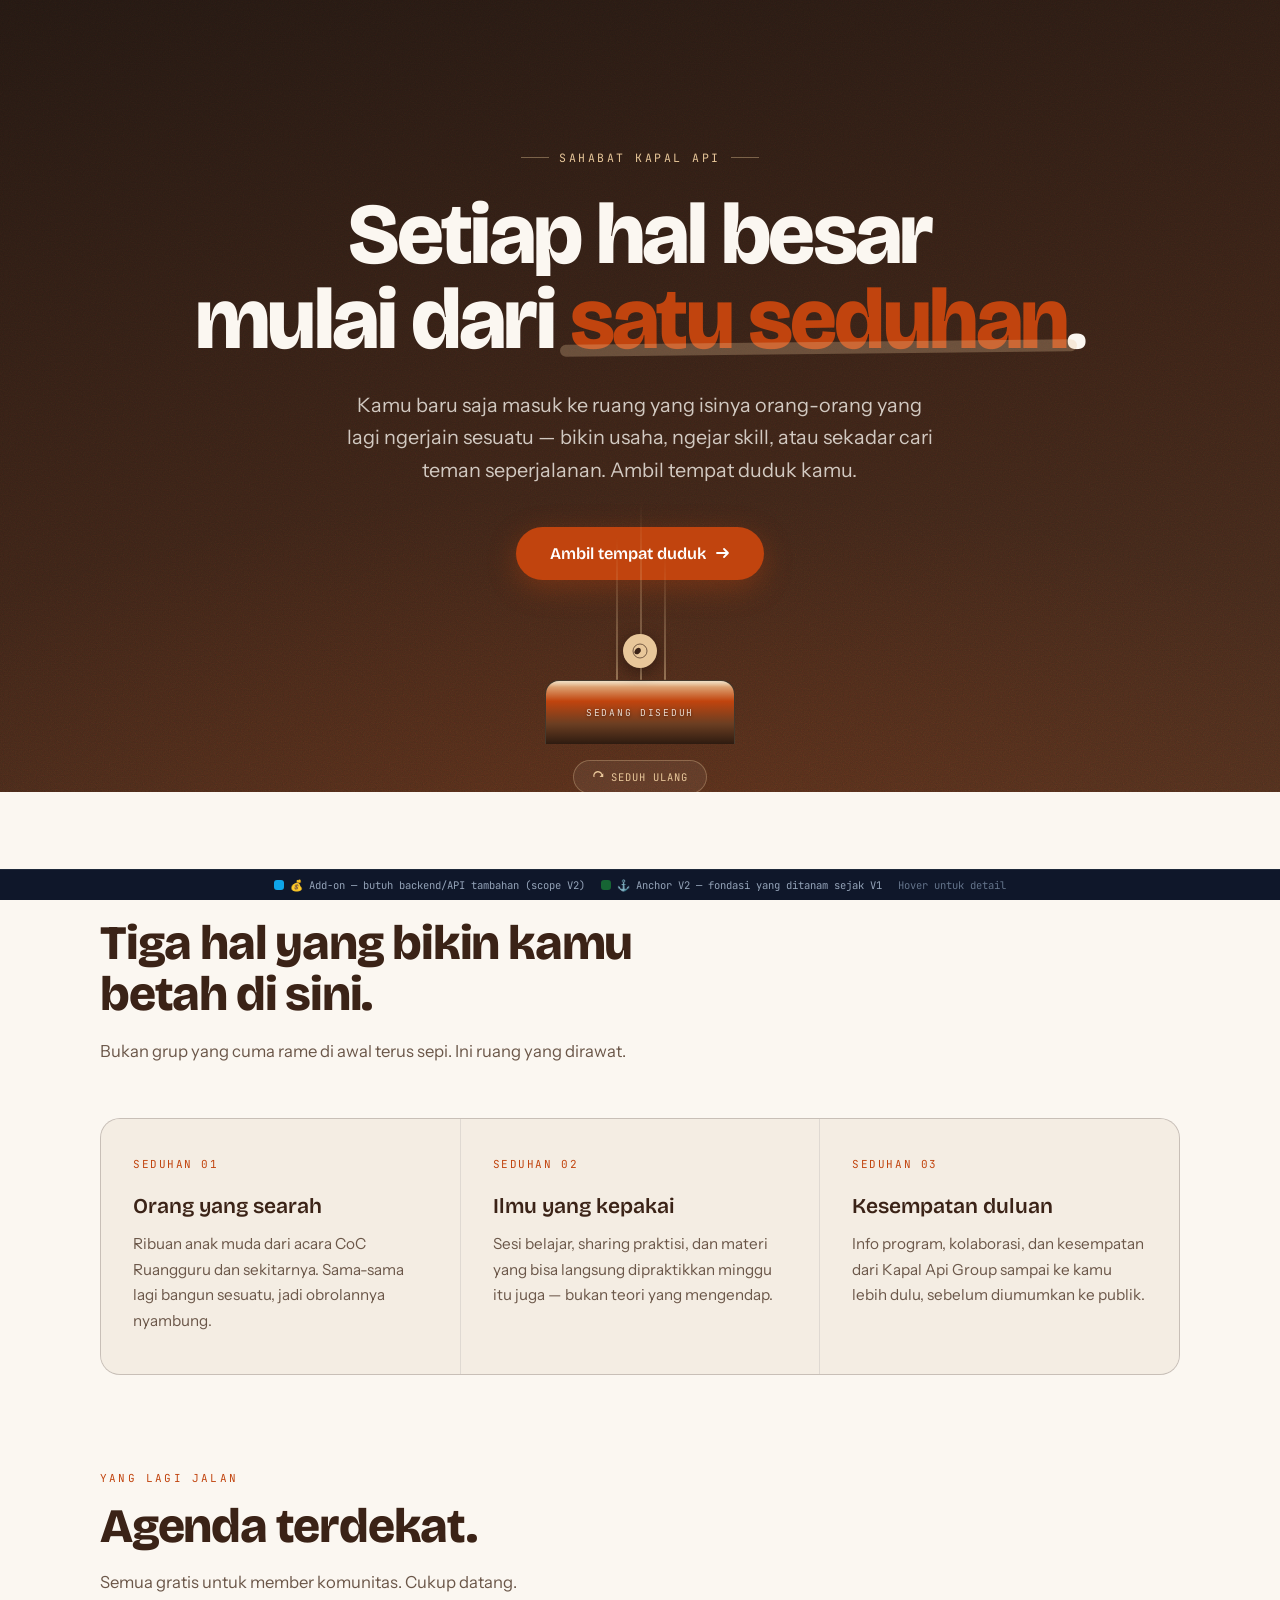
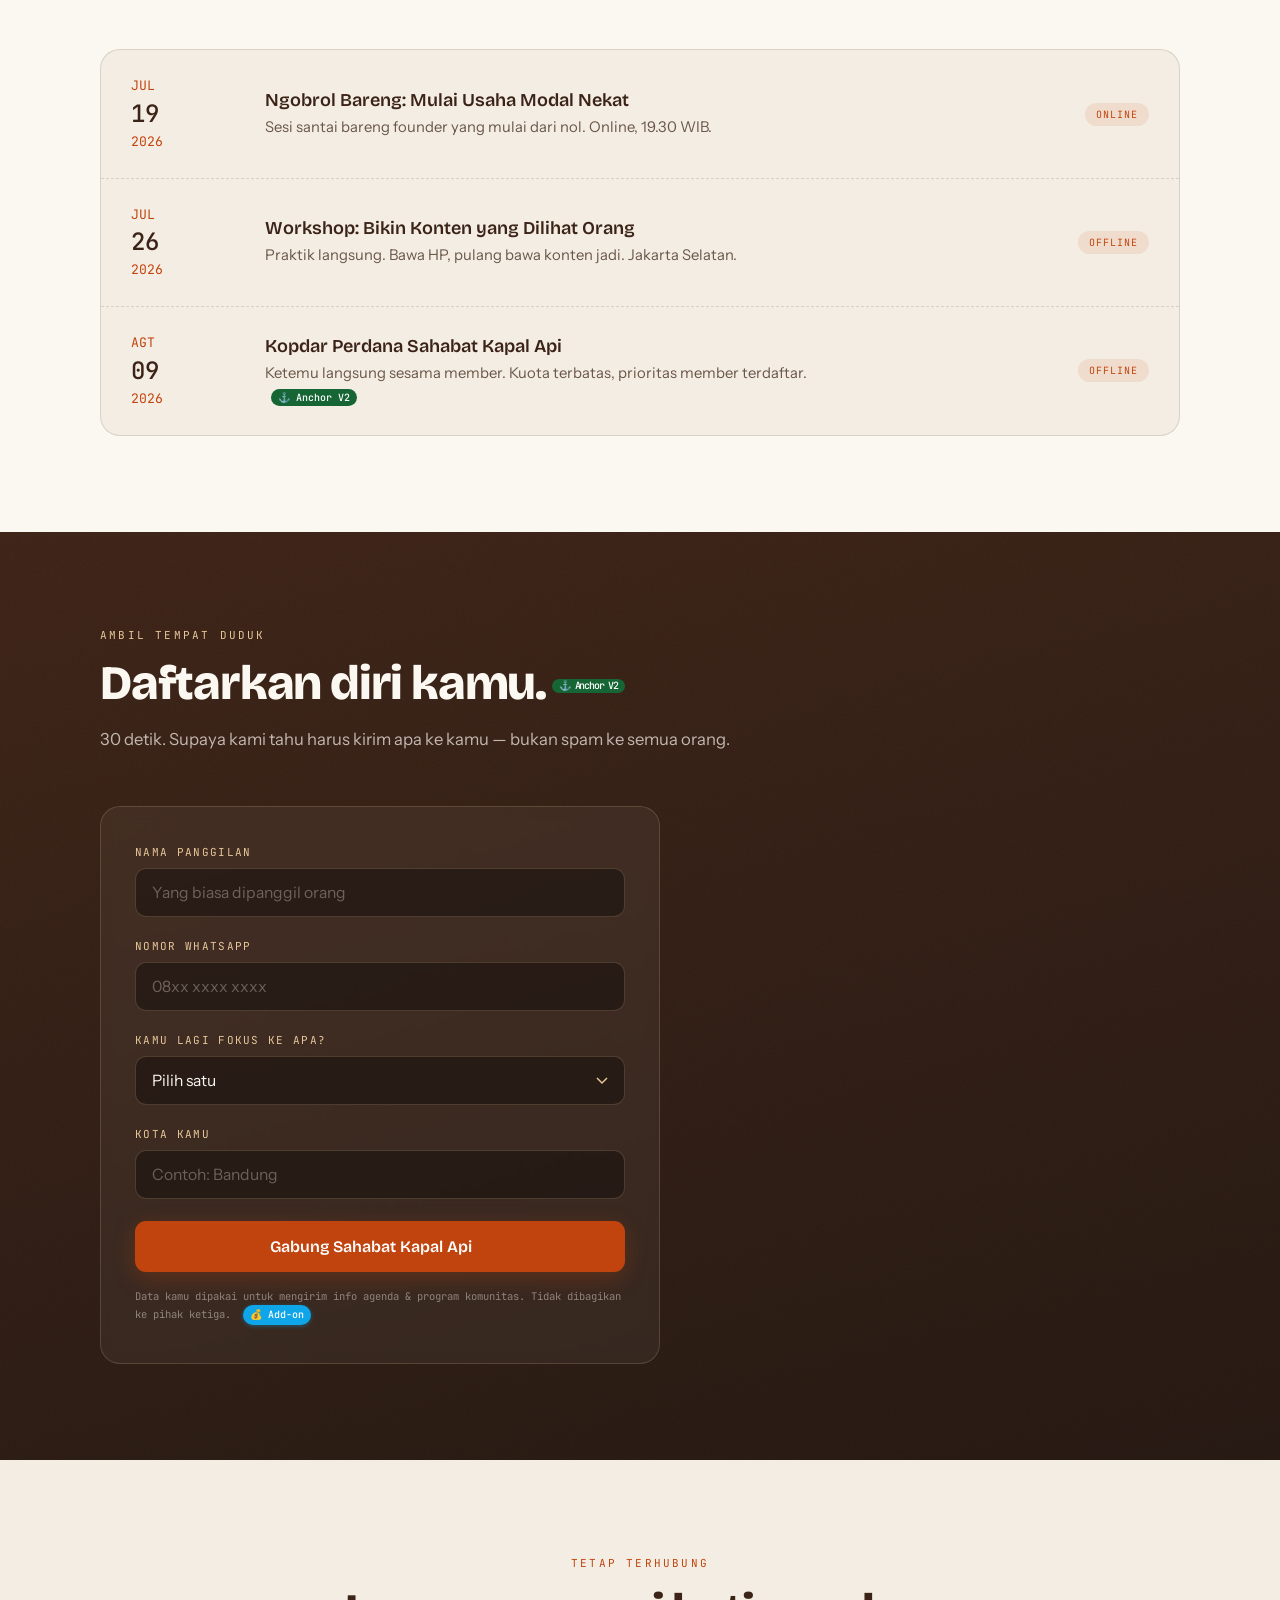
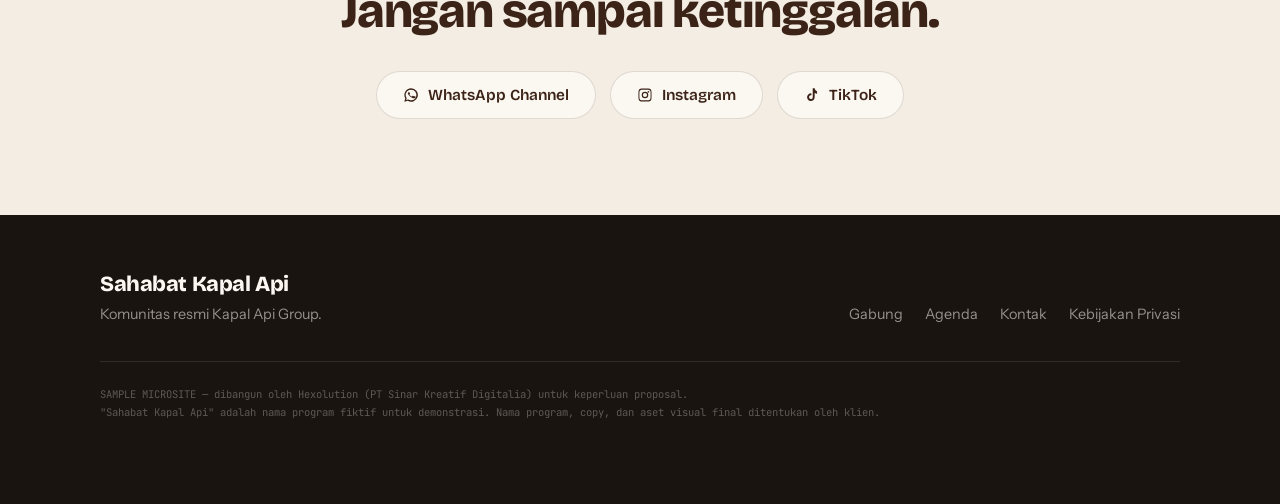
==== commit 80a36d0d: "Remove demo annotation topbar from index.html The HEXOLUTION demo bar was leftover client-facing chr" ====
--- a/src/index.html
+++ b/src/index.html
@@ -11,16 +11,6 @@
 <link rel="stylesheet" href="css/styles.css">
 </head>
 <body>
-
-<!-- ===== DEMO BAR ===== -->
-<div class="hx-topbar">
-  <b>HEXOLUTION</b> <span class="dot">/</span>
-  Sample Microsite V1 — Community Welcoming
-  <span class="dot">•</span>
-  Klien: Kapal Api Group
-  <span class="dot">•</span>
-  <span style="color:#94A3B8">Brand fiktif untuk demo. Konten & aset final disuplai klien.</span>
-</div>
 
 <!-- ===== HERO ===== -->
 <header class="hero">
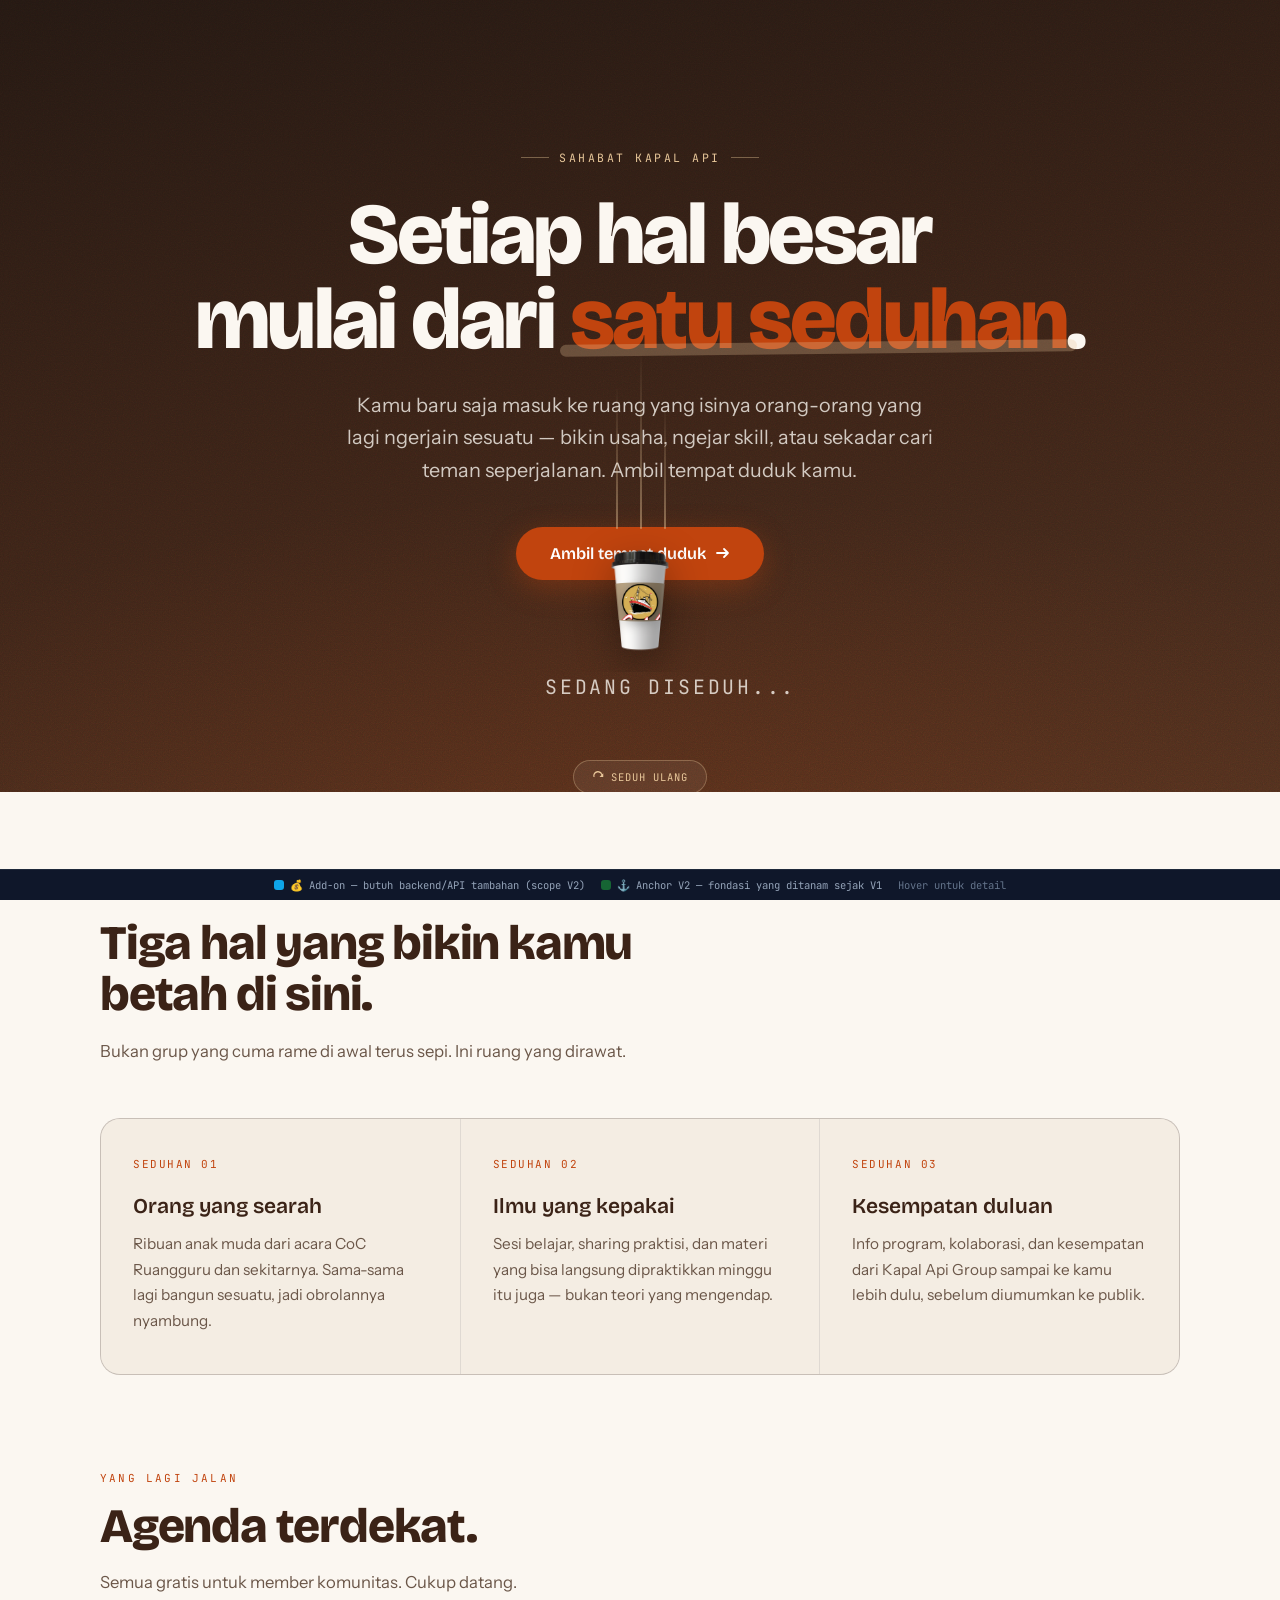
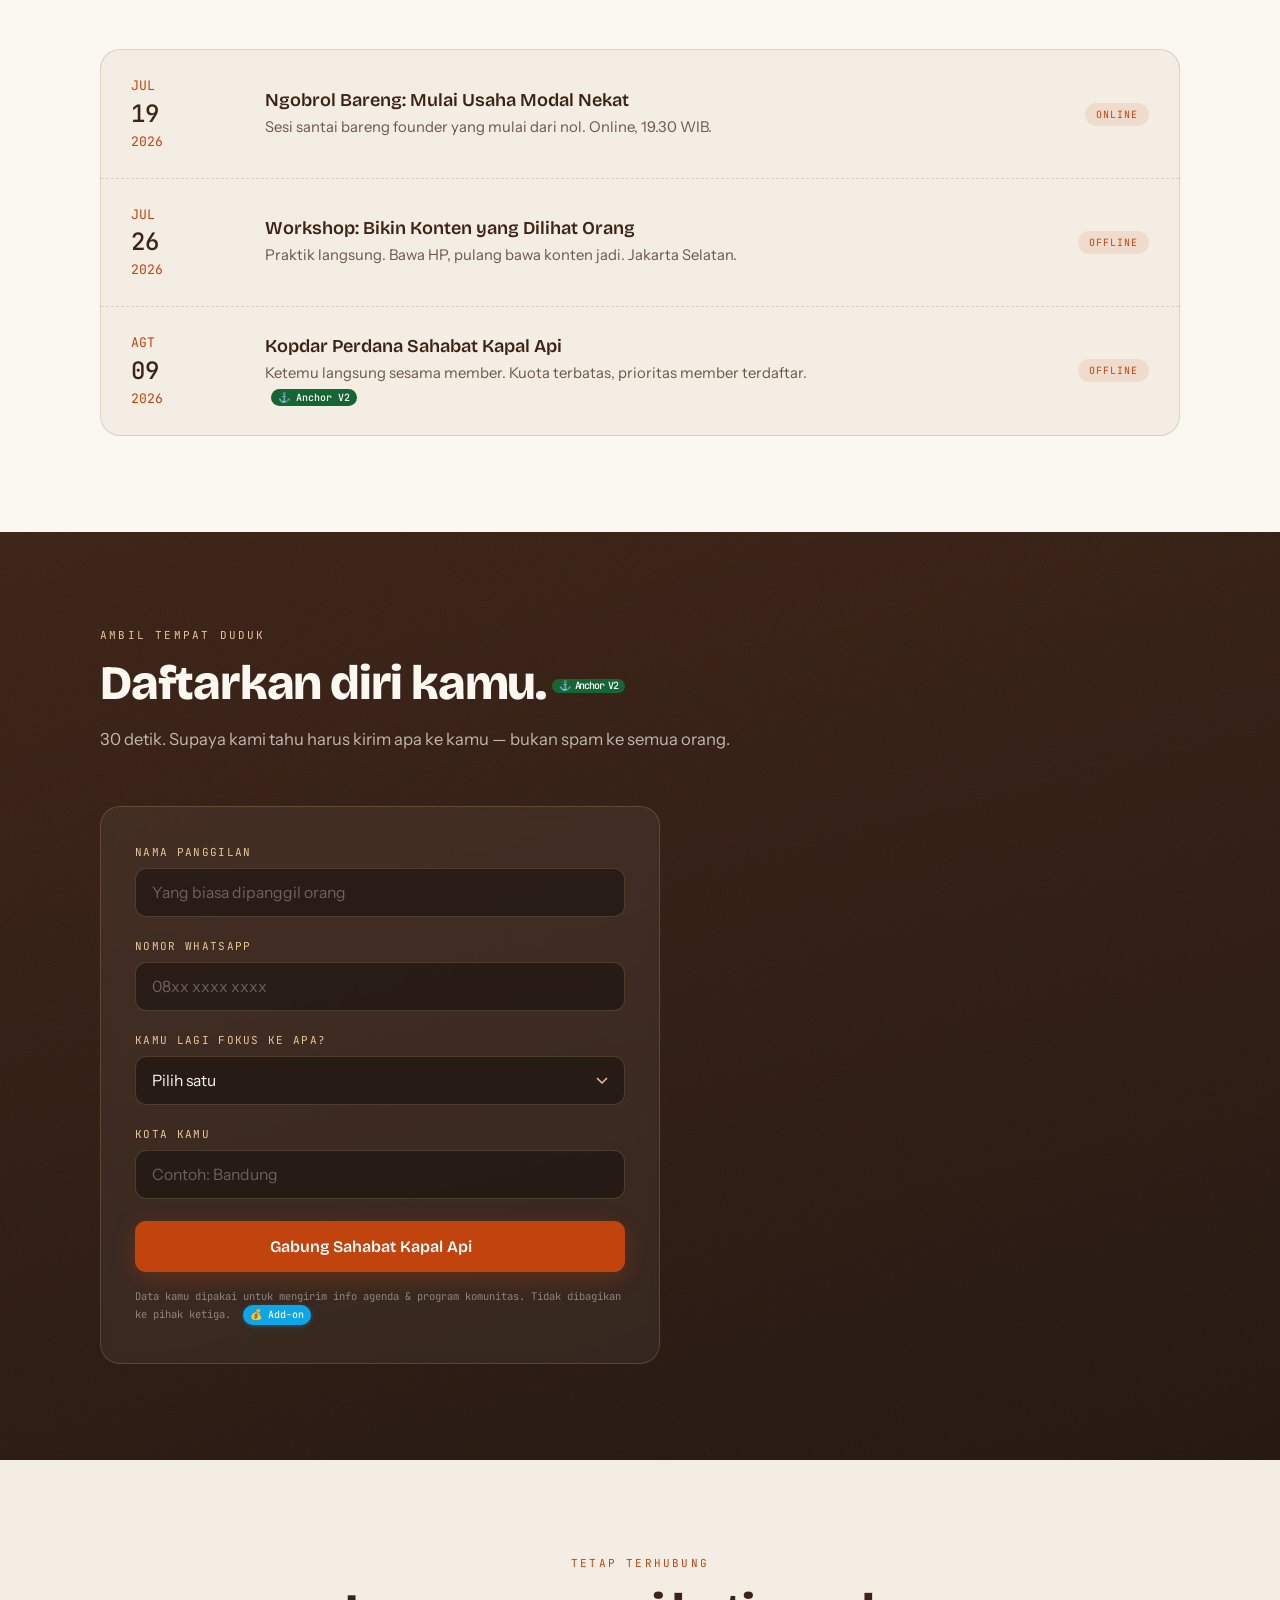
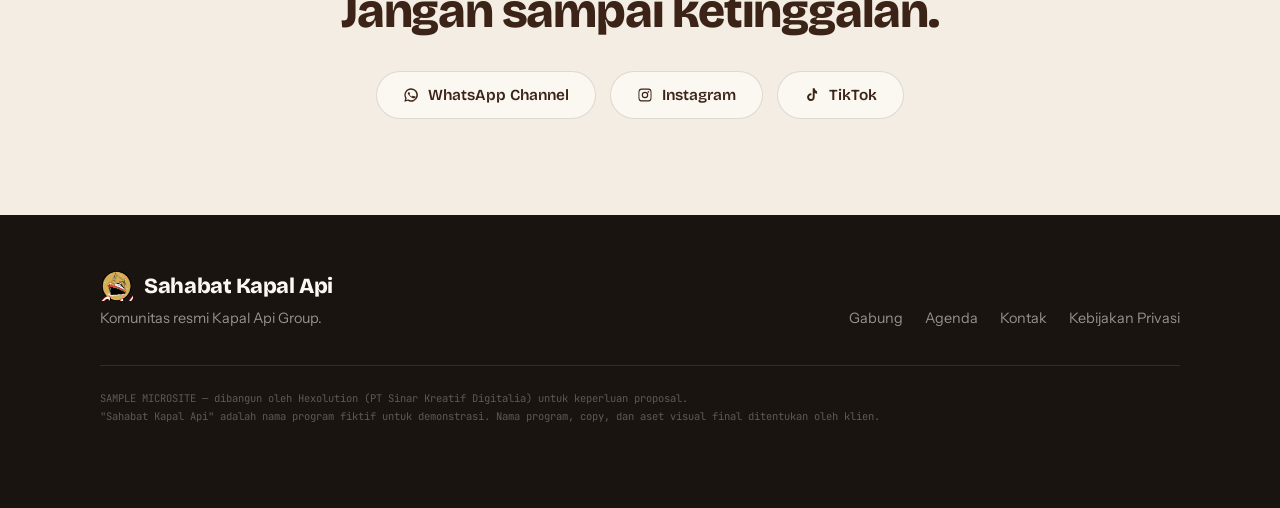
==== commit 1e99efb9: "Rework coffee brewing hero to use real cup-mockup asset The lidded to-go cup has no visible interior" ====
--- a/src/index.html
+++ b/src/index.html
@@ -30,13 +30,13 @@
       <span class="steam-wisp"></span>
       <span class="steam-wisp"></span>
     </div>
-    <div class="cup">
-      <div class="cup-liquid" id="cupLiquid" aria-hidden="true"></div>
-      <span class="cup-label">Sedang diseduh</span>
-    </div>
-    <div class="cup-logo" id="cupLogo" aria-hidden="true">
-      <svg viewBox="0 0 24 24" fill="none"><path d="M4 12c2-4 6-6 8-4s2 6-2 8-8 0-6-4z" fill="currentColor"/><circle cx="12" cy="12" r="10.5" stroke="currentColor" stroke-width="1"/></svg>
-    </div>
+    <div class="cup-visual">
+      <img class="cup-img" id="cupImg" src="assets/images/cup-mockup.png" alt="Cangkir kopi to-go Kapal Api">
+      <div class="cup-logo-badge" id="cupLogo" aria-hidden="true">
+        <img src="assets/images/logo-badge.png" alt="">
+      </div>
+    </div>
+    <p class="cup-status" id="cupStatus">Sedang diseduh...</p>
     <button class="brew-btn" id="brewBtn" type="button">
       <svg width="12" height="12" viewBox="0 0 16 16" fill="none" aria-hidden="true"><path d="M13.7 4.3A6 6 0 102 8h1.5A4.5 4.5 0 1112.6 5.4L10 8h5V3l-1.3 1.3z" fill="currentColor"/></svg>
       Seduh Ulang
@@ -194,7 +194,7 @@
 <footer>
   <div class="foot-grid">
     <div>
-      <div class="foot-brand">Sahabat Kapal Api</div>
+      <div class="foot-brand"><img src="assets/images/logo-badge.png" alt="" class="foot-logo">Sahabat Kapal Api</div>
       <div>Komunitas resmi Kapal Api Group.</div>
     </div>
     <div class="foot-links">
--- a/src/css/styles.css
+++ b/src/css/styles.css
@@ -86,7 +86,13 @@
   bottom:100%;
   width:120px;height:180px;
   pointer-events:none;
-  opacity:.5;
+  /* intensity ramps up while the cup is revealing, then settles at the .5 ambient level */
+  opacity:.15;
+  animation:steam-intensity 3.5s ease-out forwards;
+}
+@keyframes steam-intensity{
+  0%{opacity:.15}
+  100%{opacity:.5}
 }
 .steam-wisp{
   position:absolute;bottom:0;
@@ -185,7 +191,9 @@
 /* sits on an ember-colored surface — ember outline would vanish, so keep crema here for contrast */
 .hero-cta:focus-visible{outline:3px solid var(--crema);outline-offset:3px}
 
-/* The cup — signature anchor at bottom of hero */
+/* The cup — signature anchor at bottom of hero. Real cup-mockup.png (closed lid,
+   no visible interior liquid), so "brewing" is a bottom-to-top reveal of the
+   cup image itself rather than a liquid fill. */
 .cup-stage{
   position:absolute;
   bottom:-2px;left:50%;transform:translateX(-50%);
@@ -193,57 +201,46 @@
   z-index:3;
   text-align:center;
 }
-.cup{
+.cup-visual{
   position:relative;
-  width:190px;height:64px;
-  background:linear-gradient(180deg,#0F0A07 0%, #1A1410 100%);
-  border-radius:14px 14px 0 0;
-  border:1px solid rgba(232,199,154,.22);
-  border-bottom:none;
-  display:flex;align-items:center;justify-content:center;
-  overflow:hidden;
-}
-.cup-liquid{
-  position:absolute;inset:0;
-  /* dark at the base, warmer/lighter toward the crema-flecked surface */
-  background:linear-gradient(180deg,#E8C79A 0%,#C1440E 32%,#6B3E22 68%,#2E1B10 100%);
+  width:100%;
+  line-height:0;
+}
+.cup-img{
+  width:100%;height:auto;display:block;
+  filter:drop-shadow(0 14px 20px rgba(0,0,0,.35));
   clip-path:inset(100% 0 0 0);
-  animation:brew-fill 3.5s cubic-bezier(.65,0,.35,1) forwards;
-}
-.cup-liquid::after{
-  /* foam/surface sheen line, rides the top edge of the liquid */
-  content:'';position:absolute;top:0;left:0;right:0;height:6px;
-  background:linear-gradient(180deg,rgba(251,247,241,.5),rgba(251,247,241,0));
-}
-@keyframes brew-fill{
+  animation:cup-reveal 3.5s cubic-bezier(.25,.46,.45,.94) forwards;
+}
+@keyframes cup-reveal{
   0%{clip-path:inset(100% 0 0 0)}
   100%{clip-path:inset(0% 0 0 0)}
 }
-.cup-label{
-  position:relative;z-index:2;
+/* positioned over the tan sleeve band on cup-mockup.png (measured ~37.7%-64.9% of image height) */
+.cup-logo-badge{
+  position:absolute;
+  top:51.3%;left:50%;
+  width:21%;
+  transform:translate(-50%,-50%) scale(.6);
+  opacity:0;
+  filter:drop-shadow(0 3px 6px rgba(0,0,0,.3));
+  animation:logo-pop .6s cubic-bezier(.2,.8,.2,1) 3.8s forwards;
+}
+.cup-logo-badge img{width:100%;display:block}
+@keyframes logo-pop{
+  0%{opacity:0;transform:translate(-50%,-50%) scale(.6)}
+  70%{opacity:1;transform:translate(-50%,-50%) scale(1.08)}
+  100%{opacity:1;transform:translate(-50%,-50%) scale(1)}
+}
+.cup-status{
+  margin-top:14px;
+  white-space:nowrap;
   font-family:var(--mono);
-  font-size:9.5px;letter-spacing:.18em;text-transform:uppercase;
+  font-size:9.5px;letter-spacing:.14em;text-transform:uppercase;
   color:rgba(251,247,241,.85);
-  text-shadow:0 1px 3px rgba(0,0,0,.5);
-}
-.cup-logo{
-  position:absolute;top:-46px;left:50%;
-  width:34px;height:34px;
-  background:var(--crema);
-  border-radius:50%;
-  display:flex;align-items:center;justify-content:center;
-  box-shadow:0 4px 16px rgba(0,0,0,.4);
-  opacity:0;
-  transform:translate(-50%,10px) scale(.6);
-  animation:logo-pop .8s cubic-bezier(.2,.8,.2,1) 2.7s forwards;
-  z-index:4;
-}
-.cup-logo svg{width:16px;height:16px;color:var(--roast)}
-@keyframes logo-pop{
-  0%{opacity:0;transform:translate(-50%,10px) scale(.6)}
-  70%{opacity:1;transform:translate(-50%,-2px) scale(1.08)}
-  100%{opacity:1;transform:translate(-50%,0) scale(1)}
-}
+  transition:opacity .3s ease;
+}
+.cup-status.fade{opacity:0}
 .brew-btn{
   margin-top:16px;
   display:inline-flex;align-items:center;gap:7px;
@@ -534,10 +531,12 @@
   align-items:flex-end;gap:32px;flex-wrap:wrap;
 }
 .foot-brand{
+  display:flex;align-items:center;gap:11px;
   font-family:var(--display);font-weight:800;
   font-size:1.35rem;color:var(--steam);
   letter-spacing:-.02em;margin-bottom:8px;
 }
+.foot-logo{height:30px;width:auto;display:block}
 .foot-links{display:flex;gap:22px;flex-wrap:wrap}
 .foot-links a{color:rgba(251,247,241,.55);text-decoration:none;transition:color .2s}
 .foot-links a:hover{color:var(--ember)}
@@ -555,7 +554,6 @@
   .ag-tag{justify-self:start}
   .hero{padding:60px 20px 150px;min-height:auto}
   .cup-stage{width:150px}
-  .cup{width:150px;height:52px}
 }
 
 /* ===== 13. REDUCED MOTION ===== */
@@ -563,7 +561,8 @@
   *{animation:none!important;transition:none!important}
   .rv,.val,.agenda-row,.form-card{opacity:1;transform:none}
   .hero-inner{opacity:1;transform:none}
-  .cup-liquid{clip-path:inset(0% 0 0 0)}
-  .cup-logo{opacity:1;transform:translate(-50%,0) scale(1)}
+  .steam-wrap{opacity:.5}
+  .cup-img{clip-path:inset(0% 0 0 0)}
+  .cup-logo-badge{opacity:1;transform:translate(-50%,-50%) scale(1)}
   .form-msg.show{opacity:1;transform:none}
 }
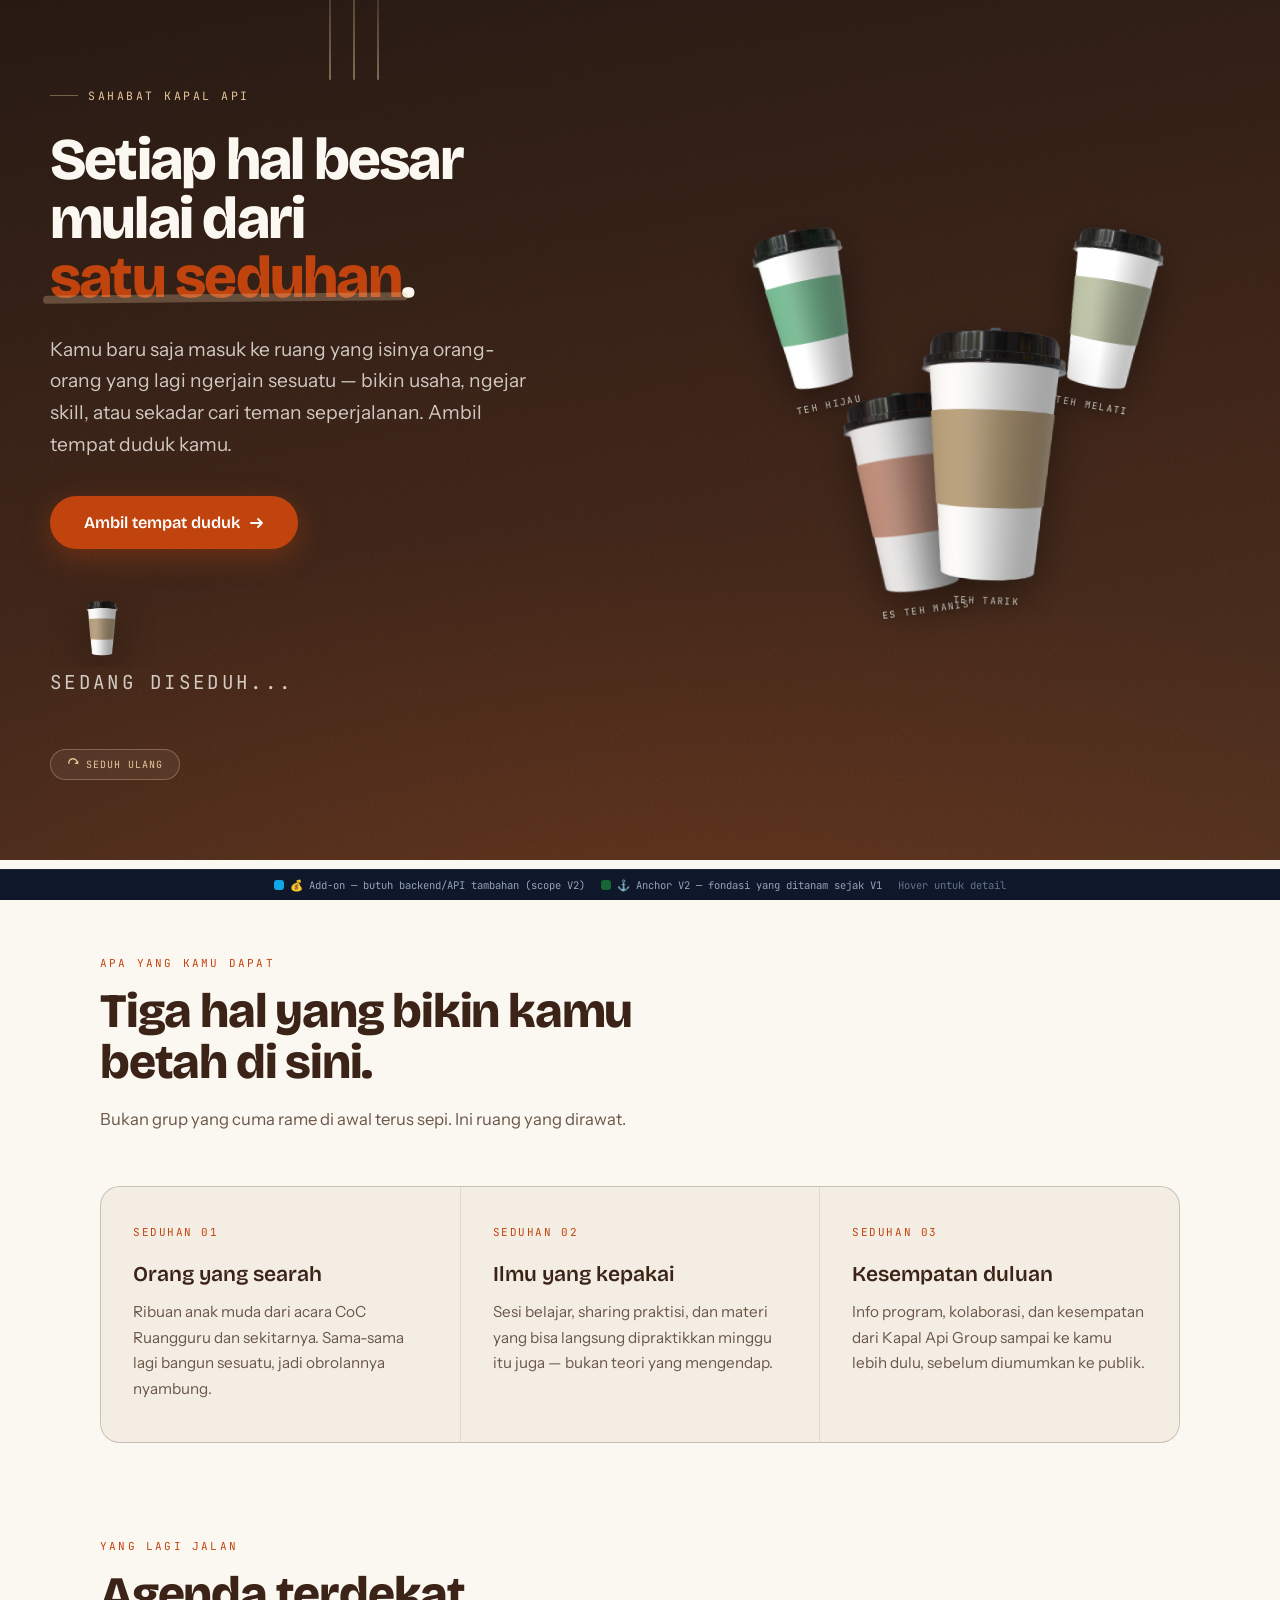
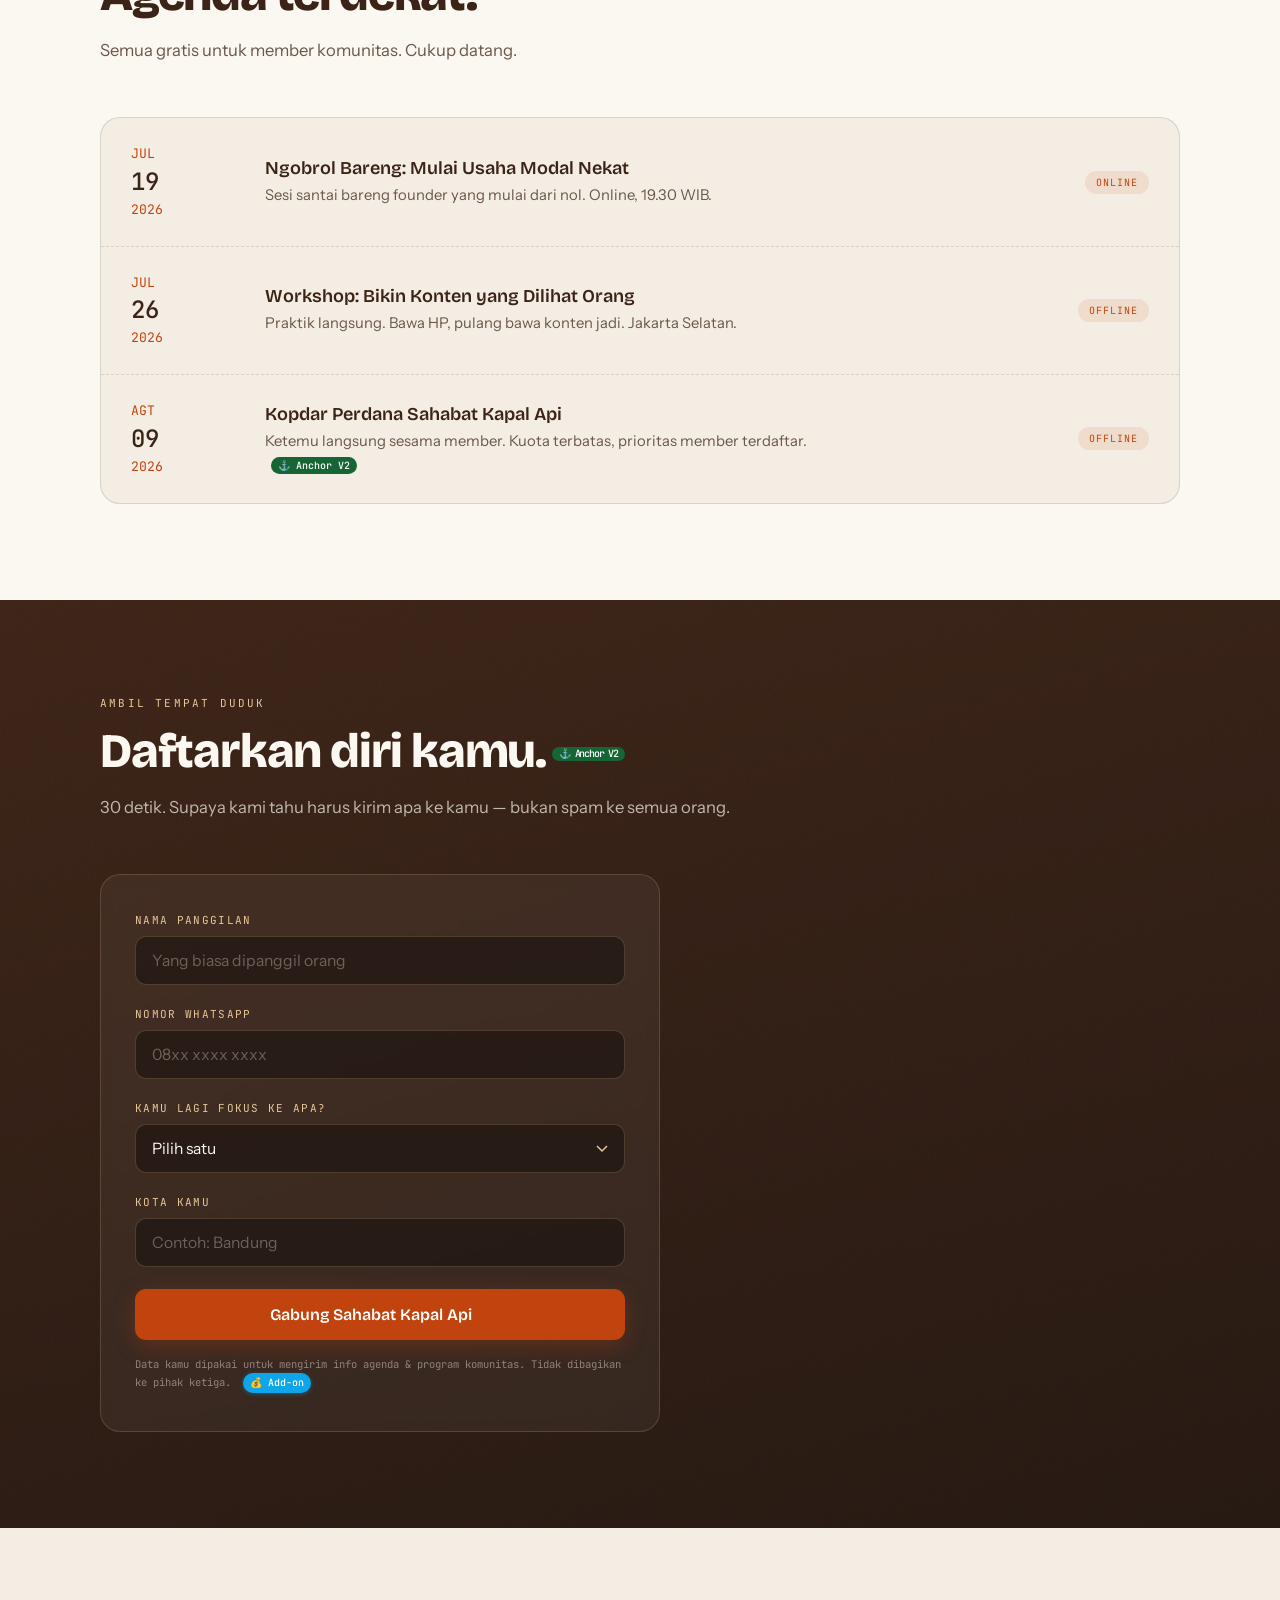
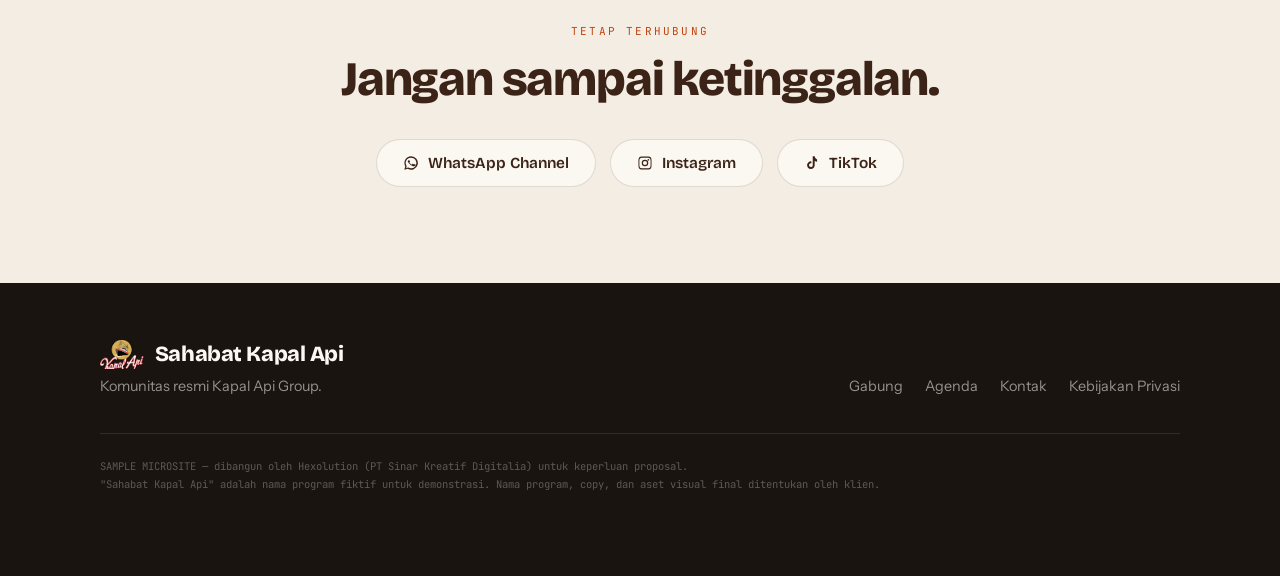
==== commit 88d0bdea: "Rebrand to non-coffee, restructure hero to split layout, add subpages Rebrand - Replaced the one exp" ====
--- a/src/index.html
+++ b/src/index.html
@@ -14,33 +14,61 @@
 
 <!-- ===== HERO ===== -->
 <header class="hero">
-  <div class="hero-inner">
-    <span class="eyebrow">Sahabat Kapal Api</span>
-    <h1>Setiap hal besar<br>mulai dari <em>satu seduhan</em>.</h1>
-    <p>Kamu baru saja masuk ke ruang yang isinya orang-orang yang lagi ngerjain sesuatu — bikin usaha, ngejar skill, atau sekadar cari teman seperjalanan. Ambil tempat duduk kamu.</p>
-    <a href="#gabung" class="hero-cta">
-      Ambil tempat duduk
-      <svg width="14" height="14" viewBox="0 0 14 14" fill="none" aria-hidden="true"><path d="M1 7h11M8 3l4 4-4 4" stroke="currentColor" stroke-width="1.8" stroke-linecap="round" stroke-linejoin="round"/></svg>
-    </a>
-  </div>
-
-  <div class="cup-stage">
-    <div class="steam-wrap" aria-hidden="true">
-      <span class="steam-wisp"></span>
-      <span class="steam-wisp"></span>
-      <span class="steam-wisp"></span>
-    </div>
-    <div class="cup-visual">
-      <img class="cup-img" id="cupImg" src="assets/images/cup-mockup.png" alt="Cangkir kopi to-go Kapal Api">
-      <div class="cup-logo-badge" id="cupLogo" aria-hidden="true">
-        <img src="assets/images/logo-badge.png" alt="">
-      </div>
-    </div>
-    <p class="cup-status" id="cupStatus">Sedang diseduh...</p>
-    <button class="brew-btn" id="brewBtn" type="button">
-      <svg width="12" height="12" viewBox="0 0 16 16" fill="none" aria-hidden="true"><path d="M13.7 4.3A6 6 0 102 8h1.5A4.5 4.5 0 1112.6 5.4L10 8h5V3l-1.3 1.3z" fill="currentColor"/></svg>
-      Seduh Ulang
-    </button>
+  <div class="hero-grid">
+    <div class="hero-left">
+      <span class="eyebrow">Sahabat Kapal Api</span>
+      <h1>Setiap hal besar<br>mulai dari <em>satu seduhan</em>.</h1>
+      <p>Kamu baru saja masuk ke ruang yang isinya orang-orang yang lagi ngerjain sesuatu — bikin usaha, ngejar skill, atau sekadar cari teman seperjalanan. Ambil tempat duduk kamu.</p>
+      <a href="#gabung" class="hero-cta">
+        Ambil tempat duduk
+        <svg width="14" height="14" viewBox="0 0 14 14" fill="none" aria-hidden="true"><path d="M1 7h11M8 3l4 4-4 4" stroke="currentColor" stroke-width="1.8" stroke-linecap="round" stroke-linejoin="round"/></svg>
+      </a>
+
+      <div class="cup-stage">
+        <div class="steam-wrap" aria-hidden="true">
+          <span class="steam-wisp"></span>
+          <span class="steam-wisp"></span>
+          <span class="steam-wisp"></span>
+        </div>
+        <div class="cup-visual">
+          <img class="cup-img" id="cupImg" src="assets/images/cup-mockup.png" alt="Gelas to-go Sahabat Kapal Api">
+        </div>
+        <p class="cup-status" id="cupStatus">Sedang diseduh...</p>
+        <button class="brew-btn" id="brewBtn" type="button">
+          <svg width="12" height="12" viewBox="0 0 16 16" fill="none" aria-hidden="true"><path d="M13.7 4.3A6 6 0 102 8h1.5A4.5 4.5 0 1112.6 5.4L10 8h5V3l-1.3 1.3z" fill="currentColor"/></svg>
+          Seduh Ulang
+        </button>
+      </div>
+    </div>
+
+    <div class="hero-right">
+      <div class="cup-cluster">
+        <div class="cluster-cup cluster-cup-1">
+          <div class="cluster-cup-float">
+            <img class="cup-mockup" src="assets/images/cup-mockup-tight.png" alt="" style="--tint: hue-rotate(95deg) saturate(1.3) brightness(1.05)">
+          </div>
+          <span class="cluster-label">Teh Hijau</span>
+        </div>
+        <div class="cluster-cup cluster-cup-2">
+          <div class="cluster-cup-float">
+            <img class="cup-mockup" src="assets/images/cup-mockup-tight.png" alt="" style="--tint: hue-rotate(35deg) saturate(.55) brightness(1.18)">
+          </div>
+          <span class="cluster-label">Teh Melati</span>
+        </div>
+        <div class="cluster-cup cluster-cup-3">
+          <div class="cluster-cup-float">
+            <img class="cup-mockup" src="assets/images/cup-mockup-tight.png" alt="" style="--tint: hue-rotate(-25deg) saturate(1.35) brightness(.92)">
+          </div>
+          <span class="cluster-label">Es Teh Manis</span>
+        </div>
+        <div class="cluster-cup cluster-cup-4">
+          <div class="cluster-cup-float">
+            <img class="cup-mockup" src="assets/images/cup-mockup-tight.png" alt="" style="--tint: saturate(1.15)">
+          </div>
+          <span class="cluster-label">Teh Tarik</span>
+        </div>
+      </div>
+    </div>
   </div>
 </header>
 
@@ -83,23 +111,23 @@
     </div>
 
     <div class="agenda rv">
-      <div class="agenda-row">
+      <a class="agenda-row" href="agenda.html#agenda-1">
         <div class="ag-date">JUL<b>19</b>2026</div>
         <div class="ag-body">
           <h4>Ngobrol Bareng: Mulai Usaha Modal Nekat</h4>
           <p>Sesi santai bareng founder yang mulai dari nol. Online, 19.30 WIB.</p>
         </div>
         <span class="ag-tag">Online</span>
-      </div>
-      <div class="agenda-row">
+      </a>
+      <a class="agenda-row" href="agenda.html#agenda-2">
         <div class="ag-date">JUL<b>26</b>2026</div>
         <div class="ag-body">
           <h4>Workshop: Bikin Konten yang Dilihat Orang</h4>
           <p>Praktik langsung. Bawa HP, pulang bawa konten jadi. Jakarta Selatan.</p>
         </div>
         <span class="ag-tag">Offline</span>
-      </div>
-      <div class="agenda-row">
+      </a>
+      <a class="agenda-row" href="agenda.html#agenda-3">
         <div class="ag-date">AGT<b>09</b>2026</div>
         <div class="ag-body">
           <h4>Kopdar Perdana Sahabat Kapal Api</h4>
@@ -107,7 +135,7 @@
           <span class="anchor-tag" title="Anchor V1→V2: prioritas kuota butuh data member terdaftar — sumbernya dari form di bawah.">⚓ Anchor V2</span>
         </div>
         <span class="ag-tag">Offline</span>
-      </div>
+      </a>
     </div>
   </div>
 </section>
@@ -157,6 +185,9 @@
       <div class="form-msg" id="formMsg" role="status" aria-live="polite">
         ✓ Terkirim. Kami kabari lewat WhatsApp untuk agenda terdekat.
       </div>
+      <a href="https://wa.me/6282299223322" id="waFollowup" class="wa-followup" target="_blank" rel="noopener noreferrer">
+        Lanjut chat via WhatsApp →
+      </a>
 
       <p class="form-note">
         Data kamu dipakai untuk mengirim info agenda &amp; program komunitas. Tidak dibagikan ke pihak ketiga.
@@ -173,15 +204,15 @@
       <span class="sec-label" style="text-align:center">Tetap terhubung</span>
       <h2>Jangan sampai ketinggalan.</h2>
       <div class="cta-links">
-        <a href="#" class="cta-link">
+        <a href="https://wa.me/6282299223322" class="cta-link" target="_blank" rel="noopener noreferrer">
           <svg width="16" height="16" viewBox="0 0 24 24" fill="currentColor" aria-hidden="true"><path d="M12 2a10 10 0 00-8.6 15L2 22l5.2-1.4A10 10 0 1012 2zm0 18a8 8 0 01-4-1.1l-.3-.2-3 .8.8-2.9-.2-.3A8 8 0 1112 20zm4.4-6c-.2-.1-1.4-.7-1.6-.8s-.4-.1-.5.1-.6.8-.7 1-.3.2-.5.1a6.6 6.6 0 01-1.9-1.2 7.3 7.3 0 01-1.4-1.7c-.1-.2 0-.4.1-.5l.4-.4.2-.4v-.4l-.7-1.7c-.2-.4-.4-.4-.5-.4h-.5a1 1 0 00-.7.3 3 3 0 00-.9 2.2A5.2 5.2 0 009 12.3a11.9 11.9 0 004.5 4 7.6 7.6 0 001.5.5 3.6 3.6 0 001.7.1 2.7 2.7 0 001.8-1.3 2.2 2.2 0 00.2-1.3c0-.1-.2-.2-.3-.3z"/></svg>
           WhatsApp Channel
         </a>
-        <a href="#" class="cta-link">
+        <a href="https://instagram.com/kapalapi_id" class="cta-link" target="_blank" rel="noopener noreferrer">
           <svg width="16" height="16" viewBox="0 0 24 24" fill="currentColor" aria-hidden="true"><path d="M12 2.2c3.2 0 3.6 0 4.9.1a6.6 6.6 0 012.2.4 3.9 3.9 0 012.2 2.2 6.6 6.6 0 01.4 2.2c.1 1.3.1 1.7.1 4.9s0 3.6-.1 4.9a6.6 6.6 0 01-.4 2.2 3.9 3.9 0 01-2.2 2.2 6.6 6.6 0 01-2.2.4c-1.3.1-1.7.1-4.9.1s-3.6 0-4.9-.1a6.6 6.6 0 01-2.2-.4 3.9 3.9 0 01-2.2-2.2 6.6 6.6 0 01-.4-2.2c-.1-1.3-.1-1.7-.1-4.9s0-3.6.1-4.9a6.6 6.6 0 01.4-2.2A3.9 3.9 0 014.9 2.7a6.6 6.6 0 012.2-.4c1.3-.1 1.7-.1 4.9-.1zm0 1.8c-3.1 0-3.5 0-4.7.1a4.8 4.8 0 00-1.7.3 2.9 2.9 0 00-1.6 1.6 4.8 4.8 0 00-.3 1.7C3.6 8.9 3.6 9.3 3.6 12s0 3.1.1 4.3a4.8 4.8 0 00.3 1.7 2.9 2.9 0 001.6 1.6 4.8 4.8 0 001.7.3c1.2.1 1.6.1 4.7.1s3.5 0 4.7-.1a4.8 4.8 0 001.7-.3 2.9 2.9 0 001.6-1.6 4.8 4.8 0 00.3-1.7c.1-1.2.1-1.6.1-4.3s0-3.1-.1-4.3a4.8 4.8 0 00-.3-1.7 2.9 2.9 0 00-1.6-1.6 4.8 4.8 0 00-1.7-.3c-1.2-.1-1.6-.1-4.7-.1zm0 3.1a4.9 4.9 0 110 9.8 4.9 4.9 0 010-9.8zm0 8a3.1 3.1 0 100-6.2 3.1 3.1 0 000 6.2zm6.2-8.2a1.2 1.2 0 11-2.3 0 1.2 1.2 0 012.3 0z"/></svg>
           Instagram
         </a>
-        <a href="#" class="cta-link">
+        <a href="https://www.tiktok.com/@kapalapi.store" class="cta-link" target="_blank" rel="noopener noreferrer">
           <svg width="16" height="16" viewBox="0 0 24 24" fill="currentColor" aria-hidden="true"><path d="M19.6 10.1a5.5 5.5 0 01-3.6-1.3v6.4a5.7 5.7 0 11-4.9-5.6v2.9a2.8 2.8 0 102 2.7V2h2.9a5.5 5.5 0 003.6 4.9z"/></svg>
           TikTok
         </a>
@@ -194,14 +225,14 @@
 <footer>
   <div class="foot-grid">
     <div>
-      <div class="foot-brand"><img src="assets/images/logo-badge.png" alt="" class="foot-logo">Sahabat Kapal Api</div>
+      <div class="foot-brand"><img src="assets/images/logo-footer.png" alt="" class="foot-logo">Sahabat Kapal Api</div>
       <div>Komunitas resmi Kapal Api Group.</div>
     </div>
     <div class="foot-links">
       <a href="#gabung" class="u-link">Gabung</a>
-      <a href="#" class="u-link">Agenda</a>
-      <a href="#" class="u-link">Kontak</a>
-      <a href="#" class="u-link">Kebijakan Privasi</a>
+      <a href="agenda.html" class="u-link">Agenda</a>
+      <a href="https://wa.me/6282299223322" class="u-link" target="_blank" rel="noopener noreferrer">Kontak</a>
+      <a href="kebijakan-privasi.html" class="u-link">Kebijakan Privasi</a>
     </div>
   </div>
   <div class="foot-fine">
--- a/src/css/styles.css
+++ b/src/css/styles.css
@@ -3,9 +3,10 @@
    Motion CSS. Palette: --roast #3B2317 / --ember #C1440E /
    --crema #E8C79A / --steam #FBF7F1
    Sections: 1. Tokens & base  2. Demo annotation system
-   3. Steam  4. Hero + coffee brew  5. Sections/type
+   3. Steam  4. Hero + brew  5. Sections/type
    6. Scroll reveals  7. Value grid  8. Agenda  9. Form
    10. CTA links  11. Footer  12. Responsive  13. Reduced motion
+   14. Subpages (agenda / kebijakan privasi)
    ================================================================ */
 
 /* ===== 1. TOKENS & BASE ===== */
@@ -113,7 +114,7 @@
   100% {opacity:0;transform:translateY(-50px) scaleY(1.2) skewX(3deg)}
 }
 
-/* ===== 4. HERO + COFFEE BREW ===== */
+/* ===== 4. HERO + BREW ===== */
 .hero{
   position:relative;
   min-height:88vh;
@@ -122,7 +123,7 @@
     radial-gradient(120% 80% at 50% 110%, rgba(193,68,14,.16) 0%, transparent 60%),
     linear-gradient(170deg,#241812 0%, #3B2317 55%, #4A2E1E 100%);
   color:var(--steam);
-  padding:80px 24px 150px;
+  padding:80px 24px;
   overflow:hidden;
 }
 .hero::after{
@@ -131,10 +132,18 @@
   background-image:url("data:image/svg+xml,%3Csvg xmlns='http://www.w3.org/2000/svg' width='140' height='140'%3E%3Cfilter id='n'%3E%3CfeTurbulence type='fractalNoise' baseFrequency='.85' numOctaves='3'/%3E%3C/filter%3E%3Crect width='140' height='140' filter='url(%23n)' opacity='.32'/%3E%3C/svg%3E");
   mix-blend-mode:overlay;pointer-events:none;
 }
-.hero-inner{
+
+/* two-column split: copy+CTA+main cup on the left, variant cluster on the right */
+.hero-grid{
   position:relative;z-index:2;
-  max-width:900px;margin:0 auto;
-  text-align:center;
+  max-width:1180px;margin:0 auto;
+  display:grid;
+  grid-template-columns:1.05fr .95fr;
+  gap:24px;
+  align-items:center;
+  width:100%;
+}
+.hero-left{
   opacity:0;transform:translateY(14px);
   animation:hero-in .9s cubic-bezier(.2,.8,.2,1) .1s forwards;
 }
@@ -147,16 +156,15 @@
   margin-bottom:28px;
   display:inline-flex;align-items:center;gap:10px;
 }
-.eyebrow::before,.eyebrow::after{
-  content:'';width:28px;height:1px;background:rgba(232,199,154,.4);
-}
+.eyebrow::before{content:'';width:28px;height:1px;background:rgba(232,199,154,.4)}
 h1{
   font-family:var(--display);
   font-weight:800;
-  font-size:clamp(2.6rem,7.5vw,5.4rem);
-  line-height:.98;
+  font-size:clamp(2.6rem,4.6vw,4.4rem);
+  line-height:1;
   letter-spacing:-.03em;
   margin-bottom:26px;
+  text-wrap:balance;
 }
 h1 em{
   font-style:normal;
@@ -172,10 +180,10 @@
   transform:rotate(-.6deg);
 }
 .hero p{
-  font-size:clamp(1.02rem,2.1vw,1.24rem);
+  font-size:clamp(1.02rem,1.6vw,1.2rem);
   line-height:1.65;
   color:rgba(251,247,241,.78);
-  max-width:600px;margin:0 auto 40px;
+  max-width:480px;margin:0 0 36px;
 }
 .hero-cta{
   display:inline-flex;align-items:center;gap:10px;
@@ -191,15 +199,13 @@
 /* sits on an ember-colored surface — ember outline would vanish, so keep crema here for contrast */
 .hero-cta:focus-visible{outline:3px solid var(--crema);outline-offset:3px}
 
-/* The cup — signature anchor at bottom of hero. Real cup-mockup.png (closed lid,
-   no visible interior liquid), so "brewing" is a bottom-to-top reveal of the
-   cup image itself rather than a liquid fill. */
+/* Main cup — supporting element under the headline, not the hero focal point.
+   Real cup-mockup.png (closed lid, no visible interior liquid), so "brewing"
+   is a bottom-to-top reveal of the cup image itself rather than a liquid fill. */
 .cup-stage{
-  position:absolute;
-  bottom:-2px;left:50%;transform:translateX(-50%);
-  width:190px;
-  z-index:3;
-  text-align:center;
+  margin-top:40px;
+  width:104px;
+  text-align:left;
 }
 .cup-visual{
   position:relative;
@@ -216,39 +222,24 @@
   0%{clip-path:inset(100% 0 0 0)}
   100%{clip-path:inset(0% 0 0 0)}
 }
-/* positioned over the tan sleeve band on cup-mockup.png (measured ~37.7%-64.9% of image height) */
-.cup-logo-badge{
-  position:absolute;
-  top:51.3%;left:50%;
-  width:21%;
-  transform:translate(-50%,-50%) scale(.6);
-  opacity:0;
-  filter:drop-shadow(0 3px 6px rgba(0,0,0,.3));
-  animation:logo-pop .6s cubic-bezier(.2,.8,.2,1) 3.8s forwards;
-}
-.cup-logo-badge img{width:100%;display:block}
-@keyframes logo-pop{
-  0%{opacity:0;transform:translate(-50%,-50%) scale(.6)}
-  70%{opacity:1;transform:translate(-50%,-50%) scale(1.08)}
-  100%{opacity:1;transform:translate(-50%,-50%) scale(1)}
-}
 .cup-status{
-  margin-top:14px;
+  margin-top:12px;
   white-space:nowrap;
   font-family:var(--mono);
-  font-size:9.5px;letter-spacing:.14em;text-transform:uppercase;
+  font-size:9px;letter-spacing:.12em;text-transform:uppercase;
   color:rgba(251,247,241,.85);
   transition:opacity .3s ease;
 }
 .cup-status.fade{opacity:0}
 .brew-btn{
-  margin-top:16px;
+  margin-top:14px;
   display:inline-flex;align-items:center;gap:7px;
+  white-space:nowrap;
   background:rgba(251,247,241,.06);
   border:1px solid rgba(232,199,154,.32);
   color:var(--crema);
-  font-family:var(--mono);font-size:10.5px;letter-spacing:.1em;text-transform:uppercase;
-  padding:9px 18px;border-radius:99px;
+  font-family:var(--mono);font-size:10px;letter-spacing:.1em;text-transform:uppercase;
+  padding:8px 16px;border-radius:99px;
   cursor:pointer;
   transition:transform .2s, border-color .2s, background .2s;
 }
@@ -256,6 +247,51 @@
 .brew-btn:active{opacity:.8}
 .brew-btn svg{transition:transform .5s cubic-bezier(.2,.8,.2,1)}
 .brew-btn.is-replaying svg{transform:rotate(-330deg)}
+
+/* ---- Variant cluster (right column): 4 cups, same mockup image, tinted
+   per variant via filter so the sleeve band reads as a different flavor.
+   No logo badge on any of these — that mark stays exclusive to the footer. ---- */
+.cup-cluster{
+  position:relative;
+  width:100%;
+  max-width:400px;
+  aspect-ratio:1/1.02;
+  margin:0 auto;
+}
+.cluster-cup{
+  position:absolute;
+  opacity:0;
+  animation:cluster-in .7s cubic-bezier(.2,.8,.2,1) forwards;
+}
+@keyframes cluster-in{
+  0%{opacity:0;transform:translateY(26px) rotate(var(--r,0deg))}
+  100%{opacity:1;transform:translateY(0) rotate(var(--r,0deg))}
+}
+.cluster-cup-float{animation:cup-float 3.6s ease-in-out infinite}
+.cluster-cup-float img{width:100%;display:block;filter:drop-shadow(0 16px 22px rgba(0,0,0,.4)) var(--tint)}
+@keyframes cup-float{
+  0%,100%{transform:translateY(0)}
+  50%{transform:translateY(-6px)}
+}
+.cluster-label{
+  display:block;margin-top:10px;text-align:center;
+  font-family:var(--mono);font-size:9.5px;letter-spacing:.14em;text-transform:uppercase;
+  color:rgba(251,247,241,.9);
+  text-shadow:0 2px 6px rgba(0,0,0,.5);
+}
+.cluster-cup-1{ left:2%;   top:0%;  width:24%; z-index:1; --r:-12deg }
+.cluster-cup-2{ left:76%;  top:0%;  width:24%; z-index:2; --r:10deg }
+.cluster-cup-3{ left:24%;  top:40%; width:30%; z-index:3; --r:-8deg }
+.cluster-cup-4{ left:40%;  top:24%; width:38%; z-index:4; --r:2deg }
+.cluster-cup-1{ animation-delay:.2s }
+.cluster-cup-2{ animation-delay:.35s }
+.cluster-cup-3{ animation-delay:.5s }
+.cluster-cup-4{ animation-delay:.65s }
+/* float only kicks in once the entrance settles (delay + duration above) */
+.cluster-cup-1 .cluster-cup-float{ animation-delay:.9s }
+.cluster-cup-2 .cluster-cup-float{ animation-delay:1.05s }
+.cluster-cup-3 .cluster-cup-float{ animation-delay:1.2s }
+.cluster-cup-4 .cluster-cup-float{ animation-delay:1.35s }
 
 /* ===== 5. SECTIONS / TYPE ===== */
 section{padding:96px 24px}
@@ -336,8 +372,11 @@
   gap:24px;align-items:center;
   padding:26px 30px;
   border-bottom:1px dashed var(--line);
-  transition:background .25s, opacity .8s cubic-bezier(.2,.8,.2,1), transform .8s cubic-bezier(.2,.8,.2,1);
+  transition:background .25s, box-shadow .25s, opacity .8s cubic-bezier(.2,.8,.2,1), transform .8s cubic-bezier(.2,.8,.2,1);
   opacity:0;transform:translateY(20px);
+  /* each row is a link through to its agenda.html detail anchor */
+  text-decoration:none;color:inherit;cursor:pointer;
+  position:relative;
 }
 /* stagger: 0.08s per row once the agenda list enters the viewport */
 .agenda.in .agenda-row{opacity:1;transform:none}
@@ -345,7 +384,7 @@
 .agenda.in .agenda-row:nth-child(2){transition-delay:.08s}
 .agenda.in .agenda-row:nth-child(3){transition-delay:.16s}
 .agenda-row:last-child{border-bottom:none}
-.agenda-row:hover{background:#EFE5D8}
+.agenda-row:hover{background:#EFE5D8;box-shadow:inset 0 0 0 1px var(--line), 0 8px 20px rgba(59,35,23,.08);z-index:1}
 .ag-date{
   font-family:var(--mono);
   font-size:.82rem;color:var(--ember);
@@ -480,6 +519,17 @@
 }
 .form-msg.show{display:block}
 .form-msg.pop{opacity:1;transform:scale(1)}
+.wa-followup{
+  display:none;
+  margin-top:10px;
+  font-family:var(--display);font-weight:600;font-size:.9rem;
+  color:var(--crema);text-decoration:none;
+  opacity:0;transform:translateY(-4px);
+  transition:opacity .3s cubic-bezier(.2,.8,.2,1), transform .3s cubic-bezier(.2,.8,.2,1), color .2s;
+}
+.wa-followup:hover{color:var(--steam)}
+.wa-followup.show{display:inline-block}
+.wa-followup.pop{opacity:1;transform:translateY(0)}
 
 /* ===== 10. CTA STRIP & LINKS ===== */
 .cta-strip{
@@ -548,21 +598,161 @@
 }
 
 /* ===== 12. RESPONSIVE ===== */
+@media(min-width:768px) and (max-width:1023px){
+  /* narrower right column here shrinks the cluster below its 400px max,
+     so every label needs more clearance from its neighbors' bounding boxes */
+  .cluster-cup-1{left:2%;  top:-10%}
+  .cluster-cup-2{left:78%; top:-10%}
+  .cluster-cup-3{left:14%; top:58%}
+  .cluster-cup-4{left:42%; top:42%}
+  .cluster-label{font-size:8.5px}
+}
+@media(max-width:767px){
+  .hero-grid{grid-template-columns:1fr;gap:56px}
+  .hero-right{display:flex;justify-content:center}
+  .cup-cluster{max-width:300px}
+  /* smaller stage: pull the back cups further outward so their labels
+     clear the front cups' bounding boxes */
+  .cluster-cup-1{left:-8%}
+  .cluster-cup-2{left:86%}
+  .cluster-label{font-size:8px;letter-spacing:.06em}
+}
 @media(max-width:640px){
   section{padding:66px 20px}
   .agenda-row{grid-template-columns:1fr;gap:12px;padding:24px 22px}
   .ag-tag{justify-self:start}
-  .hero{padding:60px 20px 150px;min-height:auto}
-  .cup-stage{width:150px}
+  .hero{padding:56px 20px 64px;min-height:auto}
+  .hero p{max-width:none}
+  .cup-stage{width:92px}
 }
 
 /* ===== 13. REDUCED MOTION ===== */
 @media (prefers-reduced-motion:reduce){
   *{animation:none!important;transition:none!important}
   .rv,.val,.agenda-row,.form-card{opacity:1;transform:none}
-  .hero-inner{opacity:1;transform:none}
+  .hero-left{opacity:1;transform:none}
   .steam-wrap{opacity:.5}
   .cup-img{clip-path:inset(0% 0 0 0)}
-  .cup-logo-badge{opacity:1;transform:translate(-50%,-50%) scale(1)}
+  .cluster-cup{opacity:1;transform:rotate(var(--r,0deg))}
   .form-msg.show{opacity:1;transform:none}
-}
+  .wa-followup.show{opacity:1;transform:none}
+}
+
+/* ===== 14. SUBPAGES (agenda / kebijakan privasi) ===== */
+.page-head{
+  background:linear-gradient(165deg,#3B2317 0%, #241812 100%);
+  color:var(--steam);
+  padding:52px 24px 60px;
+  position:relative;overflow:hidden;
+}
+.page-head::after{
+  content:'';position:absolute;inset:0;
+  background-image:url("data:image/svg+xml,%3Csvg xmlns='http://www.w3.org/2000/svg' width='140' height='140'%3E%3Cfilter id='n3'%3E%3CfeTurbulence type='fractalNoise' baseFrequency='.85' numOctaves='3'/%3E%3C/filter%3E%3Crect width='140' height='140' filter='url(%23n3)' opacity='.28'/%3E%3C/svg%3E");
+  mix-blend-mode:overlay;pointer-events:none;
+}
+.page-head .wrap{position:relative;z-index:2}
+.back-link{
+  display:inline-flex;align-items:center;gap:8px;
+  color:var(--crema);
+  font-family:var(--mono);font-size:11px;letter-spacing:.1em;text-transform:uppercase;
+  text-decoration:none;margin-bottom:26px;
+}
+.back-link svg{transition:transform .2s}
+.back-link:hover{color:var(--steam)}
+.back-link:hover svg{transform:translateX(-3px)}
+.page-head h1{
+  font-family:var(--display);font-weight:800;
+  font-size:clamp(2rem,4.4vw,3rem);
+  letter-spacing:-.02em;line-height:1.08;
+  max-width:680px;
+}
+.page-head p{
+  margin-top:16px;font-size:1.02rem;line-height:1.6;
+  color:rgba(251,247,241,.75);max-width:560px;
+}
+
+/* -- agenda detail sections -- */
+.agenda-detail{
+  padding:64px 24px;
+  border-bottom:1px solid var(--line);
+  scroll-margin-top:24px;
+}
+.agenda-detail:nth-of-type(even){background:var(--paper)}
+.ad-meta{display:flex;gap:12px;flex-wrap:wrap;margin-bottom:20px}
+.ad-title{
+  font-family:var(--display);font-weight:800;
+  font-size:clamp(1.5rem,3.2vw,2.2rem);
+  color:var(--roast);line-height:1.14;margin-bottom:12px;
+  max-width:680px;
+}
+.ad-when{
+  font-family:var(--mono);font-size:.85rem;color:var(--ember);
+  margin-bottom:32px;
+}
+.ad-grid{display:grid;grid-template-columns:1.15fr .85fr;gap:52px;margin-top:8px}
+.ad-block-label{
+  font-family:var(--mono);font-size:11px;letter-spacing:.18em;text-transform:uppercase;
+  color:var(--ember);margin-bottom:14px;display:block;
+}
+.ad-concept{font-size:1rem;line-height:1.72;color:var(--muted);margin-bottom:36px}
+
+.rundown{position:relative;padding-left:26px;margin-bottom:8px}
+.rundown::before{content:'';position:absolute;left:4px;top:6px;bottom:6px;width:1px;background:var(--line)}
+.rundown-item{position:relative;padding-bottom:20px}
+.rundown-item:last-child{padding-bottom:0}
+.rundown-item::before{
+  content:'';position:absolute;left:-26px;top:4px;
+  width:9px;height:9px;border-radius:50%;
+  background:var(--ember);border:2px solid var(--steam);
+}
+.agenda-detail:nth-of-type(even) .rundown-item::before{border-color:var(--paper)}
+.rundown-time{font-family:var(--mono);font-size:.78rem;color:var(--ember);display:block;margin-bottom:3px}
+.rundown-desc{font-size:.93rem;color:var(--roast);line-height:1.5}
+
+.guest-card{
+  background:var(--steam);border:1px solid var(--line);border-radius:16px;
+  padding:22px 24px;margin-bottom:28px;
+}
+.agenda-detail:nth-of-type(even) .guest-card{background:#fff}
+.guest-name{font-family:var(--display);font-weight:700;color:var(--roast);font-size:1.06rem}
+.guest-role{font-size:.88rem;color:var(--muted);margin-top:5px;line-height:1.5}
+.ad-cta{
+  display:inline-flex;align-items:center;gap:9px;
+  background:var(--ember);color:#fff;
+  font-family:var(--display);font-weight:600;font-size:.92rem;
+  padding:13px 24px;border-radius:99px;
+  text-decoration:none;
+  box-shadow:0 6px 18px rgba(193,68,14,.3);
+  transition:transform .22s cubic-bezier(.2,.8,.2,1), box-shadow .22s;
+}
+.ad-cta:hover{transform:translateY(-2px) scale(1.02);box-shadow:0 10px 26px rgba(193,68,14,.45)}
+.ad-cta:active{opacity:.8;transform:none}
+
+/* -- privacy policy -- */
+.policy-body{padding:64px 24px}
+.policy-body .wrap{max-width:760px}
+.policy-section{margin-bottom:40px}
+.policy-section:last-child{margin-bottom:0}
+.policy-section h2{
+  font-family:var(--display);font-weight:700;
+  font-size:1.3rem;color:var(--roast);margin-bottom:14px;
+}
+.policy-section p, .policy-section li{
+  font-size:.98rem;line-height:1.72;color:var(--muted);
+}
+.policy-section ul{padding-left:20px;margin-top:8px}
+.policy-section li{margin-bottom:6px}
+.policy-section a{color:var(--ember)}
+.policy-effective{
+  font-family:var(--mono);font-size:11px;letter-spacing:.1em;text-transform:uppercase;
+  color:var(--muted);margin-top:48px;padding-top:24px;border-top:1px solid var(--line);
+}
+
+@media(max-width:767px){
+  .ad-grid{grid-template-columns:1fr;gap:32px}
+}
+@media(max-width:640px){
+  .page-head{padding:40px 20px 48px}
+  .agenda-detail{padding:48px 20px}
+  .policy-body{padding:48px 20px}
+}
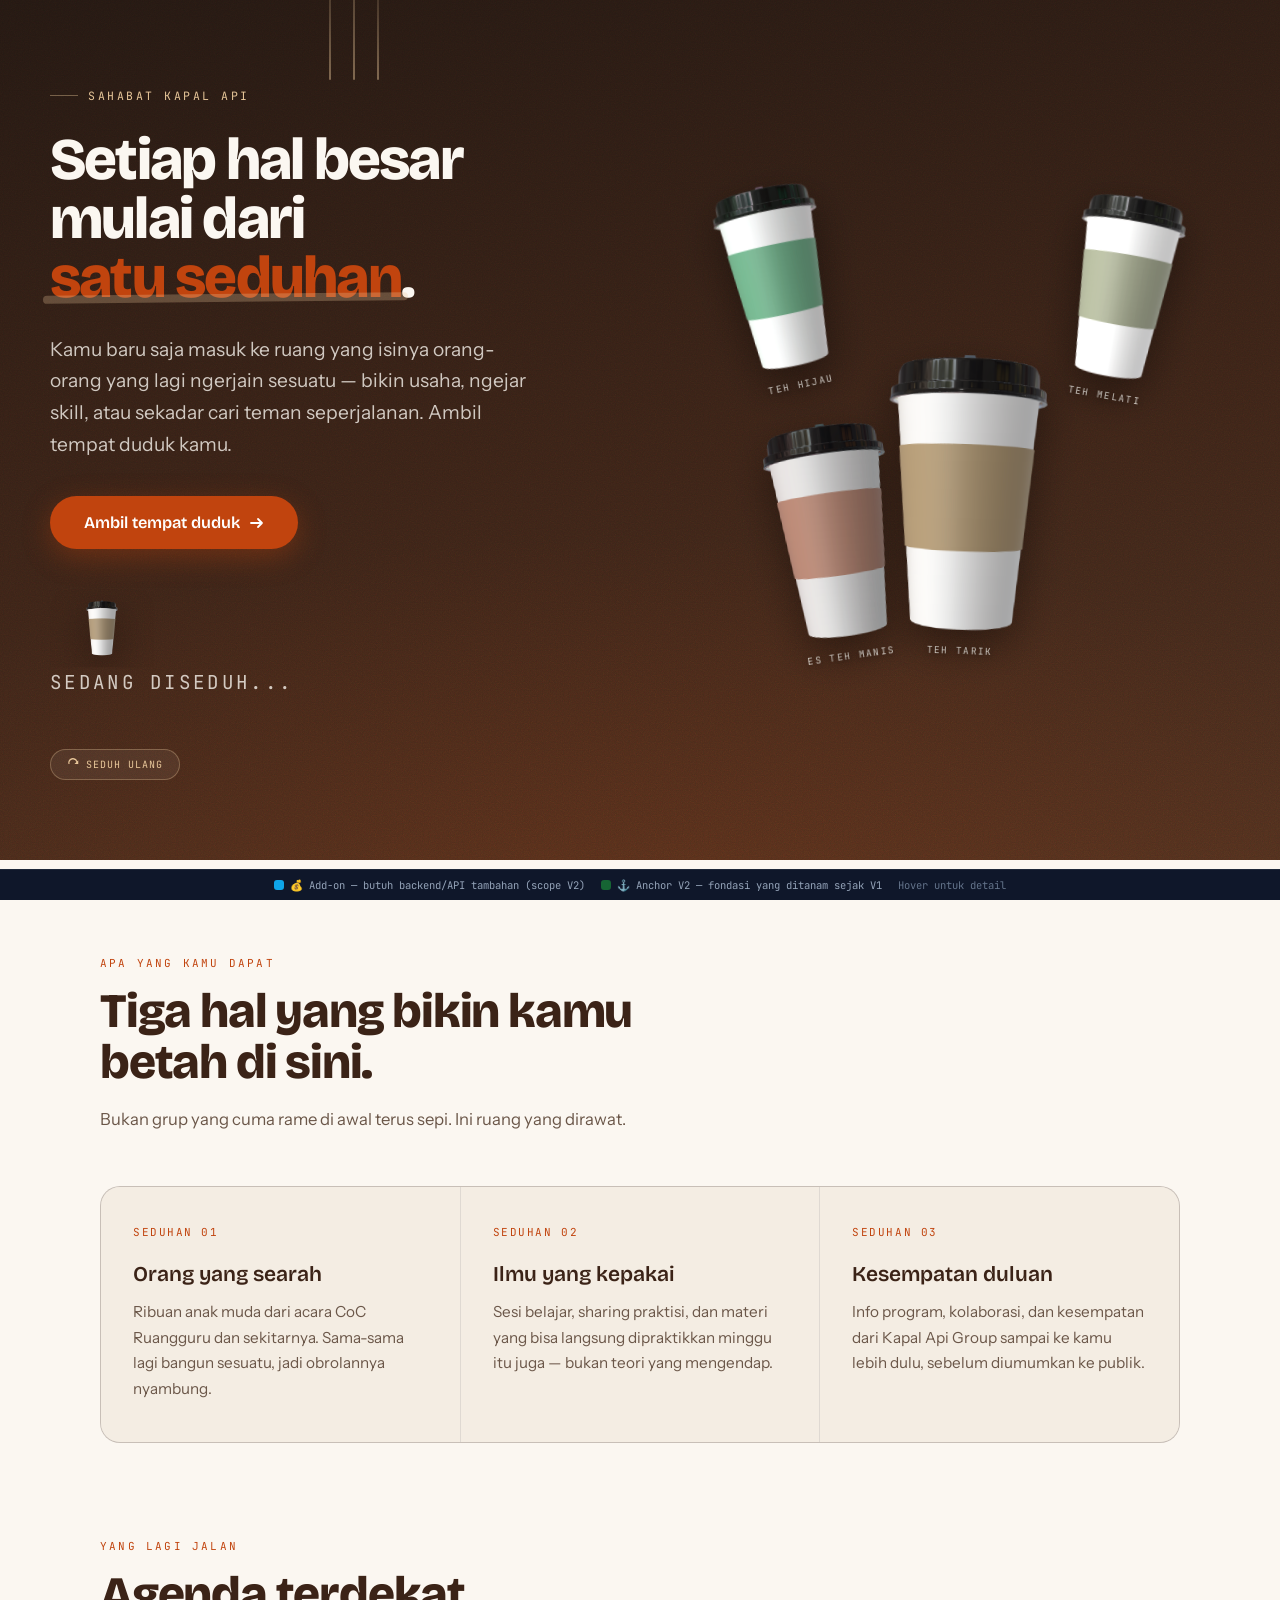
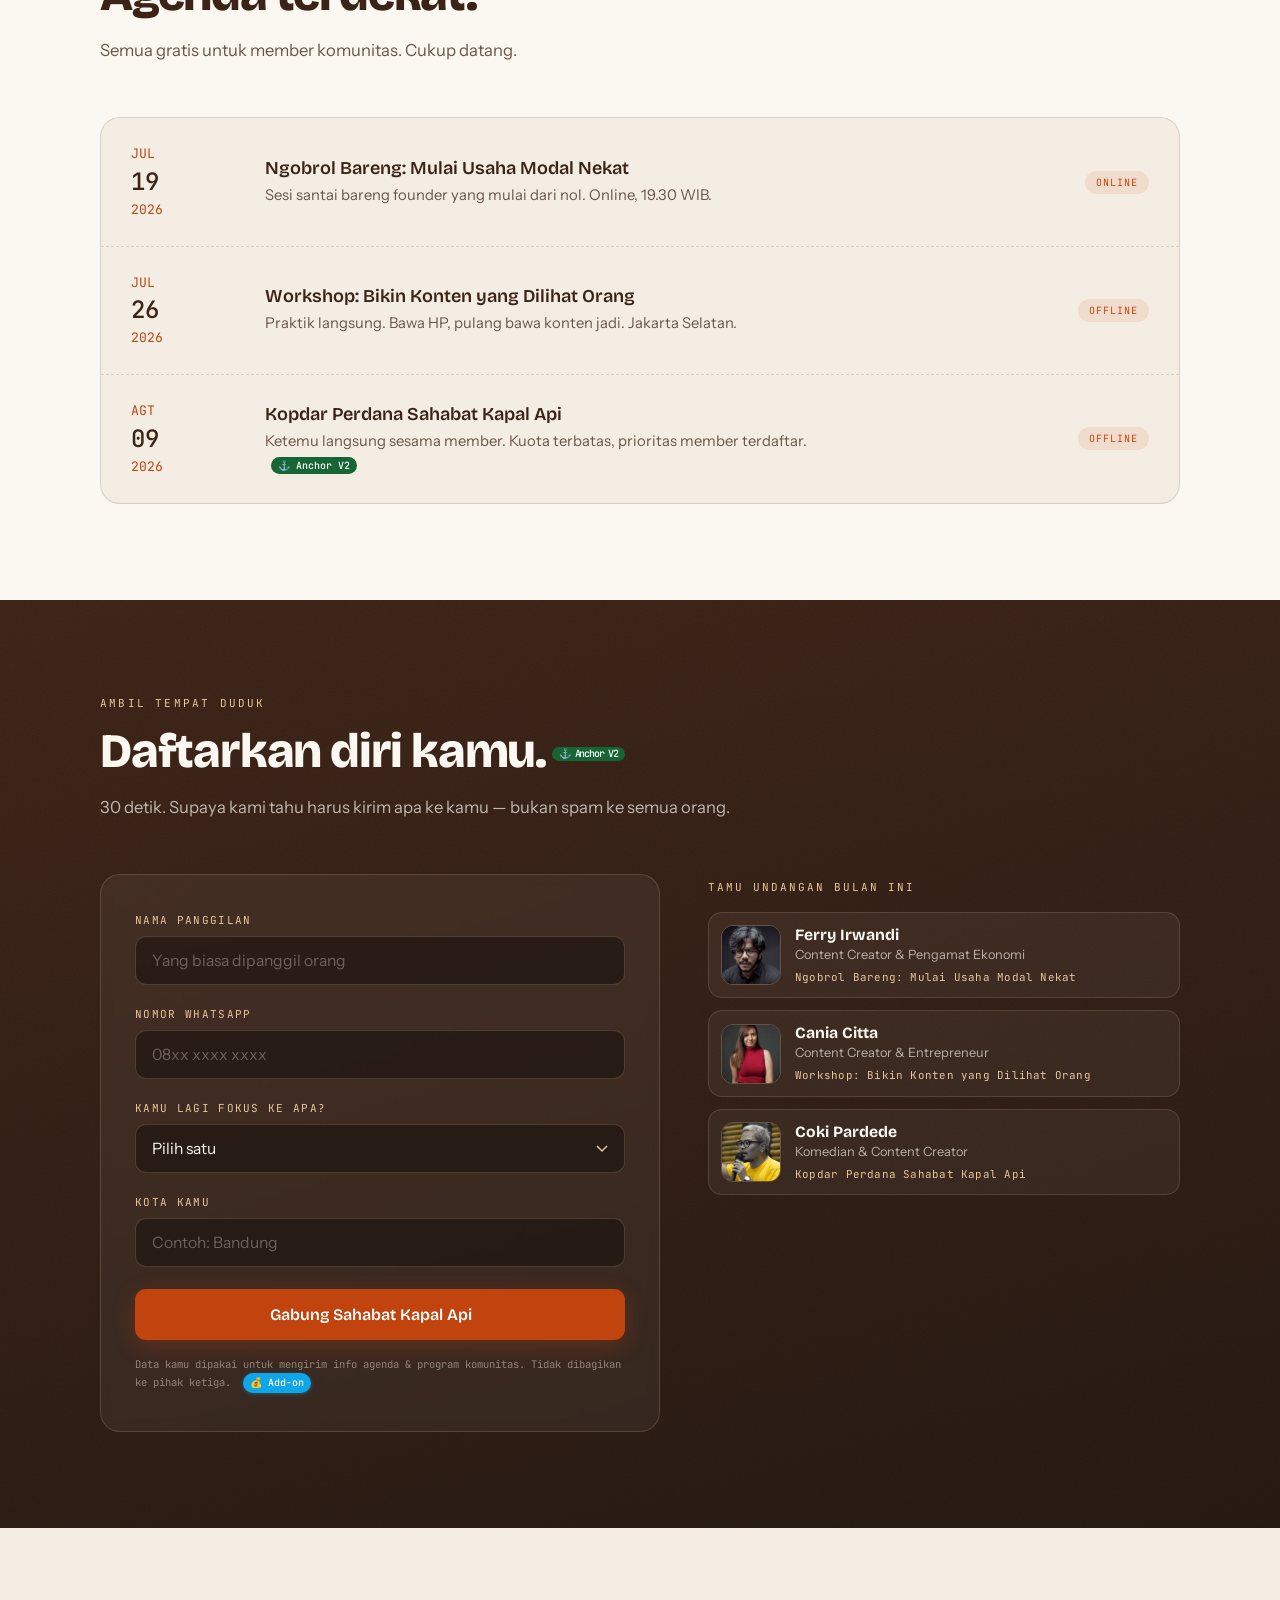
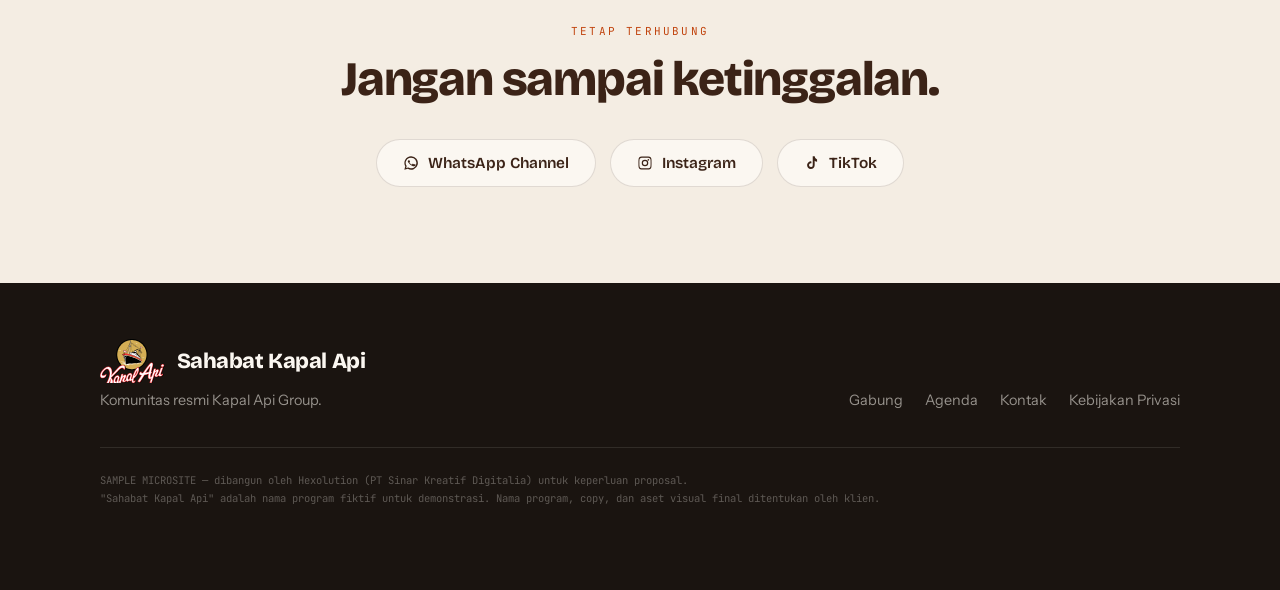
==== commit 739eccb8: "Fix footer logo legibility, cluster spacing, and add guest preview cards Footer logo (round 2) - Pre" ====
--- a/src/index.html
+++ b/src/index.html
@@ -149,50 +149,82 @@
       <p>30 detik. Supaya kami tahu harus kirim apa ke kamu — bukan spam ke semua orang.</p>
     </div>
 
-    <div class="form-card rv">
-      <div class="field">
-        <label for="nama">Nama panggilan</label>
-        <input type="text" id="nama" placeholder="Yang biasa dipanggil orang" autocomplete="given-name">
-      </div>
-
-      <div class="field">
-        <label for="wa">Nomor WhatsApp</label>
-        <input type="tel" id="wa" placeholder="08xx xxxx xxxx" autocomplete="tel">
-      </div>
-
-      <div class="field">
-        <label for="minat">Kamu lagi fokus ke apa?</label>
-        <select id="minat">
-          <option value="">Pilih satu</option>
-          <option value="usaha">Bangun usaha sendiri</option>
-          <option value="skill">Nambah skill / cari kerja</option>
-          <option value="komunitas">Cari komunitas & koneksi</option>
-          <option value="lainnya">Masih cari arah</option>
-        </select>
-      </div>
-
-      <div class="field">
-        <label for="kota">Kota kamu</label>
-        <input type="text" id="kota" placeholder="Contoh: Bandung" autocomplete="address-level2">
-      </div>
-
-      <button class="form-btn" id="submitBtn" type="button">
-        <span class="btn-spinner" aria-hidden="true"></span>
-        <span class="btn-label">Gabung Sahabat Kapal Api</span>
-        <svg class="btn-check" viewBox="0 0 16 16" fill="none" aria-hidden="true"><path d="M3 8.5l3 3 7-7" stroke="#fff" stroke-width="2" stroke-linecap="round" stroke-linejoin="round"/></svg>
-      </button>
-
-      <div class="form-msg" id="formMsg" role="status" aria-live="polite">
-        ✓ Terkirim. Kami kabari lewat WhatsApp untuk agenda terdekat.
-      </div>
-      <a href="https://wa.me/6282299223322" id="waFollowup" class="wa-followup" target="_blank" rel="noopener noreferrer">
-        Lanjut chat via WhatsApp →
-      </a>
-
-      <p class="form-note">
-        Data kamu dipakai untuk mengirim info agenda &amp; program komunitas. Tidak dibagikan ke pihak ketiga.
-        <span class="addon" title="Add-on: penyimpanan data ke database, dedup nomor WA, dan auto-reply butuh backend + WhatsApp Business API. Termasuk di scope V2.">💰 Add-on</span>
-      </p>
+    <div class="form-layout">
+      <div class="form-card rv">
+        <div class="field">
+          <label for="nama">Nama panggilan</label>
+          <input type="text" id="nama" placeholder="Yang biasa dipanggil orang" autocomplete="given-name">
+        </div>
+
+        <div class="field">
+          <label for="wa">Nomor WhatsApp</label>
+          <input type="tel" id="wa" placeholder="08xx xxxx xxxx" autocomplete="tel">
+        </div>
+
+        <div class="field">
+          <label for="minat">Kamu lagi fokus ke apa?</label>
+          <select id="minat">
+            <option value="">Pilih satu</option>
+            <option value="usaha">Bangun usaha sendiri</option>
+            <option value="skill">Nambah skill / cari kerja</option>
+            <option value="komunitas">Cari komunitas & koneksi</option>
+            <option value="lainnya">Masih cari arah</option>
+          </select>
+        </div>
+
+        <div class="field">
+          <label for="kota">Kota kamu</label>
+          <input type="text" id="kota" placeholder="Contoh: Bandung" autocomplete="address-level2">
+        </div>
+
+        <button class="form-btn" id="submitBtn" type="button">
+          <span class="btn-spinner" aria-hidden="true"></span>
+          <span class="btn-label">Gabung Sahabat Kapal Api</span>
+          <svg class="btn-check" viewBox="0 0 16 16" fill="none" aria-hidden="true"><path d="M3 8.5l3 3 7-7" stroke="#fff" stroke-width="2" stroke-linecap="round" stroke-linejoin="round"/></svg>
+        </button>
+
+        <div class="form-msg" id="formMsg" role="status" aria-live="polite">
+          ✓ Terkirim. Kami kabari lewat WhatsApp untuk agenda terdekat.
+        </div>
+        <a href="https://wa.me/6282299223322" id="waFollowup" class="wa-followup" target="_blank" rel="noopener noreferrer">
+          Lanjut chat via WhatsApp →
+        </a>
+
+        <p class="form-note">
+          Data kamu dipakai untuk mengirim info agenda &amp; program komunitas. Tidak dibagikan ke pihak ketiga.
+          <span class="addon" title="Add-on: penyimpanan data ke database, dedup nomor WA, dan auto-reply butuh backend + WhatsApp Business API. Termasuk di scope V2.">💰 Add-on</span>
+        </p>
+      </div>
+
+      <div class="guest-preview rv">
+        <span class="guest-preview-label">Tamu undangan bulan ini</span>
+        <div class="guest-mini-list">
+          <a class="guest-mini" href="agenda.html#agenda-1">
+            <img class="guest-mini-photo" src="assets/images/guests/ferry-irwandi.jpg" alt="Ferry Irwandi">
+            <div class="guest-mini-info">
+              <div class="guest-mini-name">Ferry Irwandi</div>
+              <div class="guest-mini-role">Content Creator &amp; Pengamat Ekonomi</div>
+              <div class="guest-mini-event">Ngobrol Bareng: Mulai Usaha Modal Nekat</div>
+            </div>
+          </a>
+          <a class="guest-mini" href="agenda.html#agenda-2">
+            <img class="guest-mini-photo" src="assets/images/guests/cania-citta.jpg" alt="Cania Citta">
+            <div class="guest-mini-info">
+              <div class="guest-mini-name">Cania Citta</div>
+              <div class="guest-mini-role">Content Creator &amp; Entrepreneur</div>
+              <div class="guest-mini-event">Workshop: Bikin Konten yang Dilihat Orang</div>
+            </div>
+          </a>
+          <a class="guest-mini" href="agenda.html#agenda-3">
+            <img class="guest-mini-photo" src="assets/images/guests/coki-pardede.jpg" alt="Coki Pardede">
+            <div class="guest-mini-info">
+              <div class="guest-mini-name">Coki Pardede</div>
+              <div class="guest-mini-role">Komedian &amp; Content Creator</div>
+              <div class="guest-mini-event">Kopdar Perdana Sahabat Kapal Api</div>
+            </div>
+          </a>
+        </div>
+      </div>
     </div>
   </div>
 </section>
@@ -225,7 +257,7 @@
 <footer>
   <div class="foot-grid">
     <div>
-      <div class="foot-brand"><img src="assets/images/logo-footer.png" alt="" class="foot-logo">Sahabat Kapal Api</div>
+      <div class="foot-brand"><img src="assets/images/logo-footer.svg" alt="" class="foot-logo">Sahabat Kapal Api</div>
       <div>Komunitas resmi Kapal Api Group.</div>
     </div>
     <div class="foot-links">
--- a/src/css/styles.css
+++ b/src/css/styles.css
@@ -254,8 +254,8 @@
 .cup-cluster{
   position:relative;
   width:100%;
-  max-width:400px;
-  aspect-ratio:1/1.02;
+  max-width:460px;
+  aspect-ratio:1/1.08;
   margin:0 auto;
 }
 .cluster-cup{
@@ -279,10 +279,10 @@
   color:rgba(251,247,241,.9);
   text-shadow:0 2px 6px rgba(0,0,0,.5);
 }
-.cluster-cup-1{ left:2%;   top:0%;  width:24%; z-index:1; --r:-12deg }
-.cluster-cup-2{ left:76%;  top:0%;  width:24%; z-index:2; --r:10deg }
-.cluster-cup-3{ left:24%;  top:40%; width:30%; z-index:3; --r:-8deg }
-.cluster-cup-4{ left:40%;  top:24%; width:38%; z-index:4; --r:2deg }
+.cluster-cup-1{ left:0%;   top:0%;  width:24%; z-index:1; --r:-12deg }
+.cluster-cup-2{ left:74%;  top:2%;  width:24%; z-index:2; --r:10deg }
+.cluster-cup-3{ left:10%;  top:48%; width:28%; z-index:3; --r:-8deg }
+.cluster-cup-4{ left:34%;  top:34%; width:36%; z-index:4; --r:2deg }
 .cluster-cup-1{ animation-delay:.2s }
 .cluster-cup-2{ animation-delay:.35s }
 .cluster-cup-3{ animation-delay:.5s }
@@ -421,6 +421,12 @@
 .form-sec .sec-label{color:var(--crema)}
 .form-sec .sec-head p{color:rgba(251,247,241,.7)}
 
+.form-layout{
+  display:grid;
+  grid-template-columns:minmax(0,560px) minmax(0,1fr);
+  gap:48px;
+  align-items:start;
+}
 .form-card{
   background:rgba(251,247,241,.05);
   border:1px solid rgba(232,199,154,.18);
@@ -431,6 +437,43 @@
   /* scale pop, not the default slide-up, when it enters the viewport */
   transform:scale(.95);
 }
+
+/* -- guest preview: fills the empty space beside the form card -- */
+.guest-preview{padding-top:6px}
+.guest-preview-label{
+  font-family:var(--mono);font-size:11px;letter-spacing:.18em;text-transform:uppercase;
+  color:var(--crema);margin-bottom:18px;display:block;
+}
+.guest-mini-list{display:flex;flex-direction:column;gap:12px}
+.guest-mini{
+  display:flex;align-items:center;gap:14px;
+  background:rgba(251,247,241,.05);
+  border:1px solid rgba(232,199,154,.16);
+  border-radius:14px;
+  padding:12px;
+  text-decoration:none;color:inherit;
+  transition:transform .22s cubic-bezier(.2,.8,.2,1), border-color .22s, background .22s, box-shadow .22s;
+}
+.guest-mini:hover{transform:translateX(4px);border-color:var(--ember);background:rgba(193,68,14,.12);box-shadow:0 8px 20px rgba(0,0,0,.25)}
+.guest-mini:active{transform:translateX(2px);opacity:.9}
+.guest-mini-photo{
+  width:60px;height:60px;flex-shrink:0;
+  border-radius:12px;object-fit:cover;
+  border:1px solid rgba(232,199,154,.25);
+}
+.guest-mini-info{min-width:0}
+.guest-mini-name{font-family:var(--display);font-weight:700;font-size:.98rem;color:var(--steam)}
+.guest-mini-role{font-size:.8rem;color:rgba(251,247,241,.65);margin-top:2px;line-height:1.4}
+.guest-mini-event{
+  font-family:var(--mono);font-size:.68rem;color:var(--crema);
+  margin-top:6px;letter-spacing:.02em;line-height:1.4;
+}
+/* stagger: 0.1s per card once the guest preview enters the viewport */
+.guest-preview .guest-mini{opacity:0;transition:opacity .6s cubic-bezier(.2,.8,.2,1), transform .22s cubic-bezier(.2,.8,.2,1), border-color .22s, background .22s, box-shadow .22s}
+.guest-preview.in .guest-mini{opacity:1}
+.guest-preview.in .guest-mini:nth-child(1){transition-delay:.1s}
+.guest-preview.in .guest-mini:nth-child(2){transition-delay:.2s}
+.guest-preview.in .guest-mini:nth-child(3){transition-delay:.3s}
 .form-card.in{transform:scale(1)}
 .field{margin-bottom:22px}
 label{
@@ -586,7 +629,7 @@
   font-size:1.35rem;color:var(--steam);
   letter-spacing:-.02em;margin-bottom:8px;
 }
-.foot-logo{height:30px;width:auto;display:block}
+.foot-logo{height:44px;width:auto;display:block}
 .foot-links{display:flex;gap:22px;flex-wrap:wrap}
 .foot-links a{color:rgba(251,247,241,.55);text-decoration:none;transition:color .2s}
 .foot-links a:hover{color:var(--ember)}
@@ -599,22 +642,16 @@
 
 /* ===== 12. RESPONSIVE ===== */
 @media(min-width:768px) and (max-width:1023px){
-  /* narrower right column here shrinks the cluster below its 400px max,
-     so every label needs more clearance from its neighbors' bounding boxes */
-  .cluster-cup-1{left:2%;  top:-10%}
-  .cluster-cup-2{left:78%; top:-10%}
-  .cluster-cup-3{left:14%; top:58%}
-  .cluster-cup-4{left:42%; top:42%}
   .cluster-label{font-size:8.5px}
+}
+@media(max-width:900px){
+  .form-layout{grid-template-columns:1fr}
+  .guest-preview{padding-top:8px}
 }
 @media(max-width:767px){
   .hero-grid{grid-template-columns:1fr;gap:56px}
   .hero-right{display:flex;justify-content:center}
-  .cup-cluster{max-width:300px}
-  /* smaller stage: pull the back cups further outward so their labels
-     clear the front cups' bounding boxes */
-  .cluster-cup-1{left:-8%}
-  .cluster-cup-2{left:86%}
+  .cup-cluster{max-width:320px}
   .cluster-label{font-size:8px;letter-spacing:.06em}
 }
 @media(max-width:640px){
@@ -636,6 +673,7 @@
   .cluster-cup{opacity:1;transform:rotate(var(--r,0deg))}
   .form-msg.show{opacity:1;transform:none}
   .wa-followup.show{opacity:1;transform:none}
+  .guest-preview .guest-mini{opacity:1}
 }
 
 /* ===== 14. SUBPAGES (agenda / kebijakan privasi) ===== */
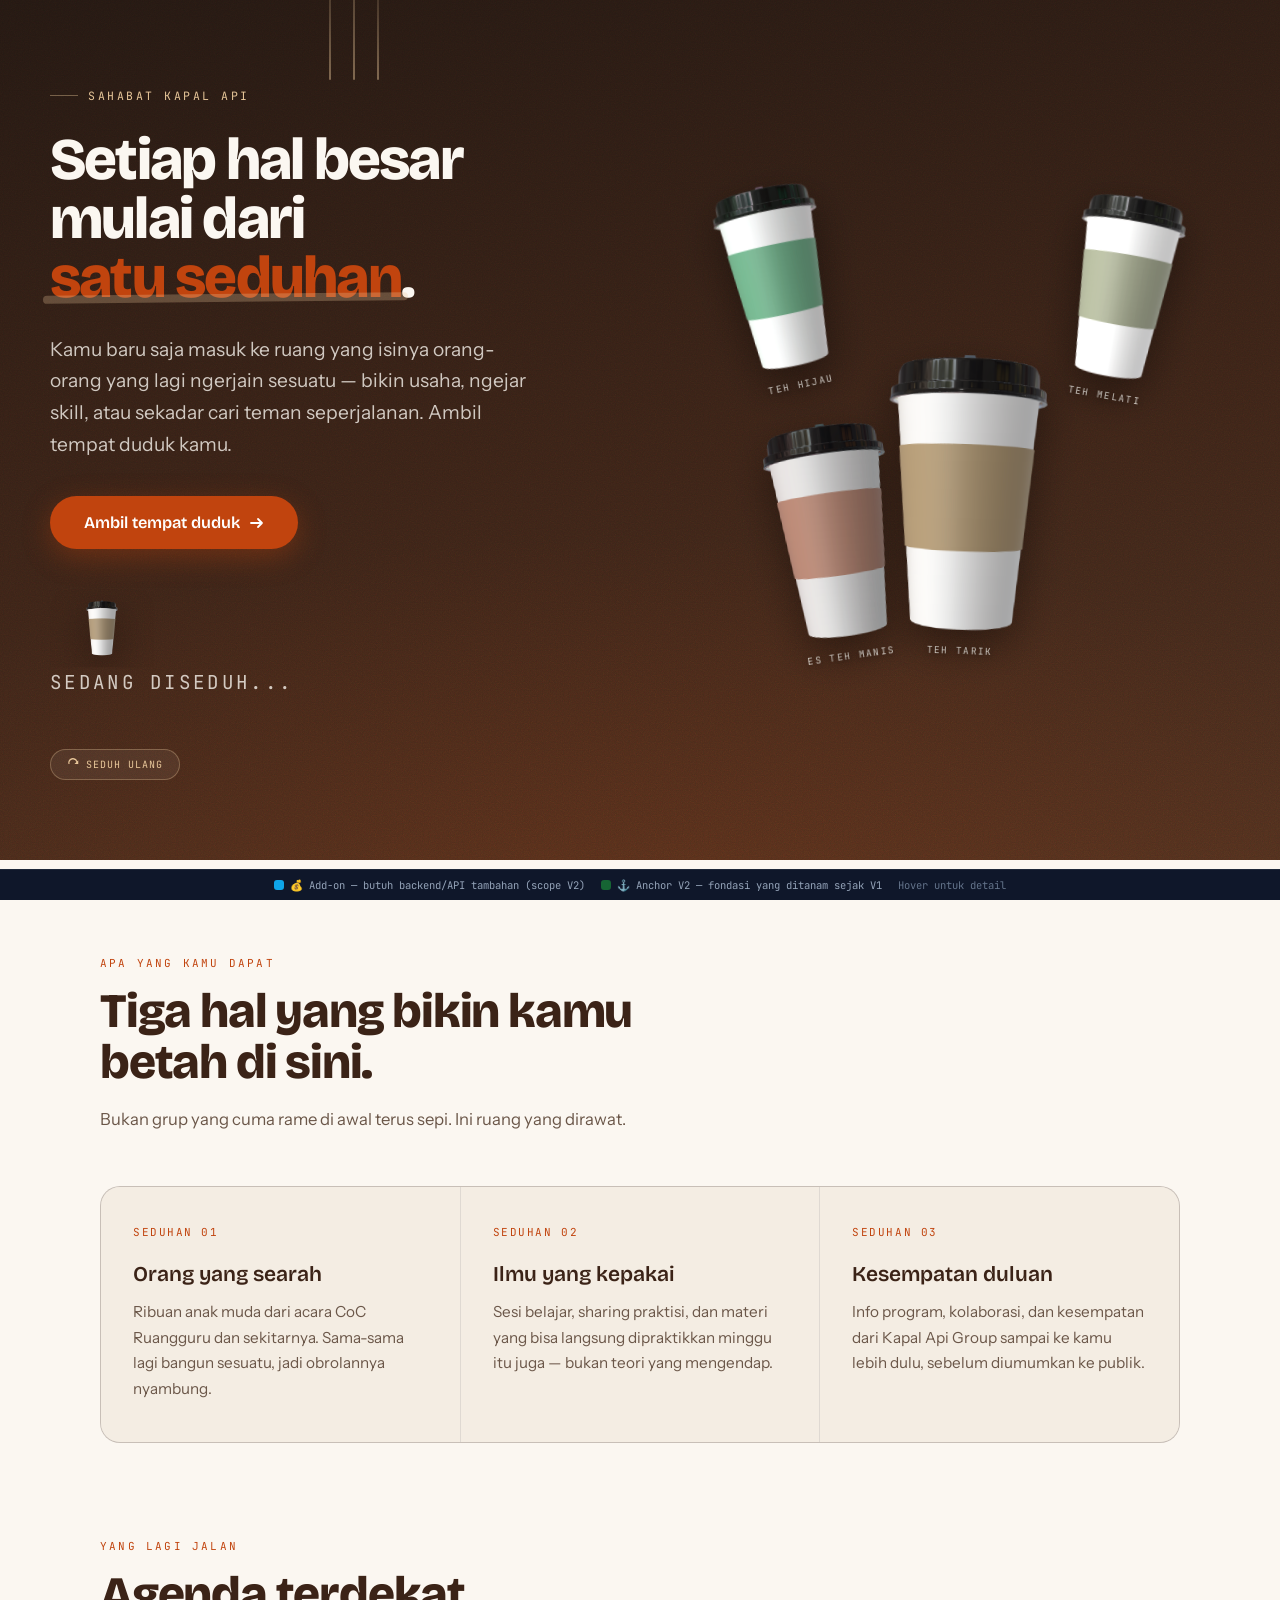
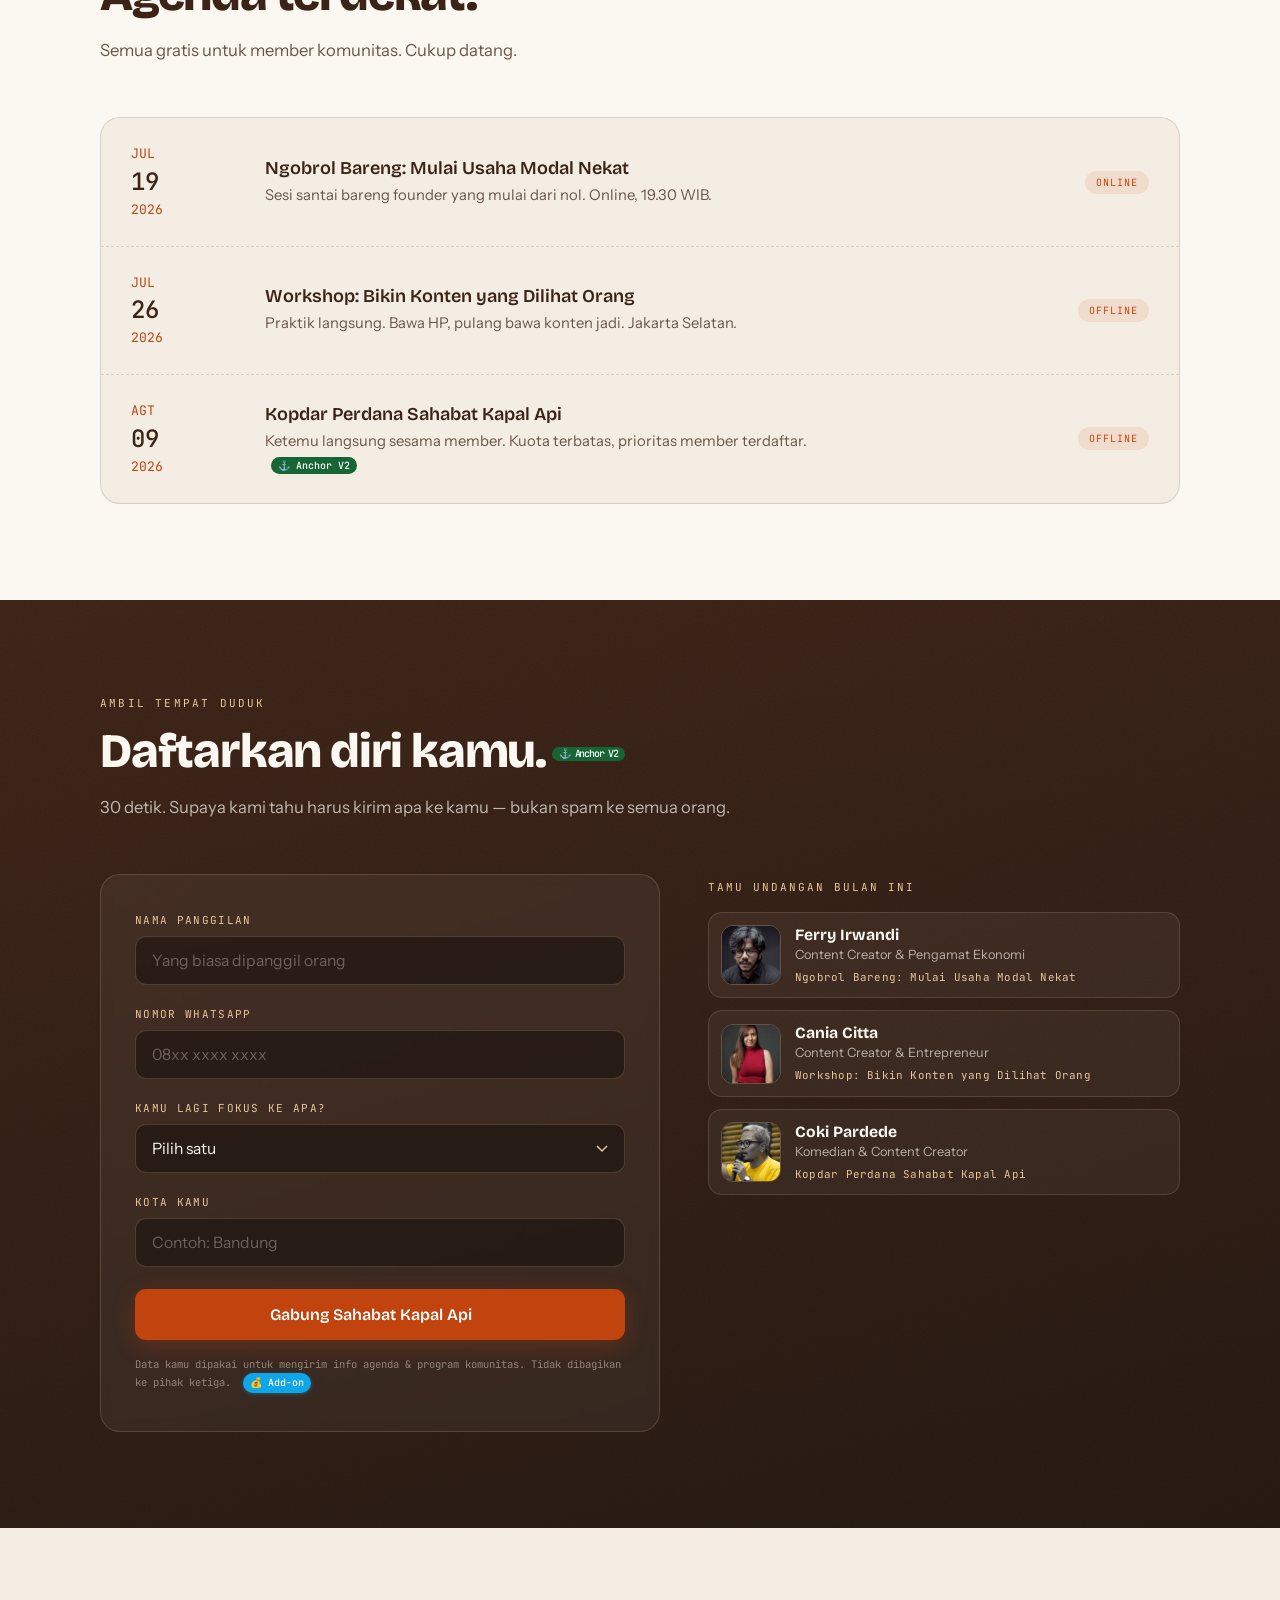
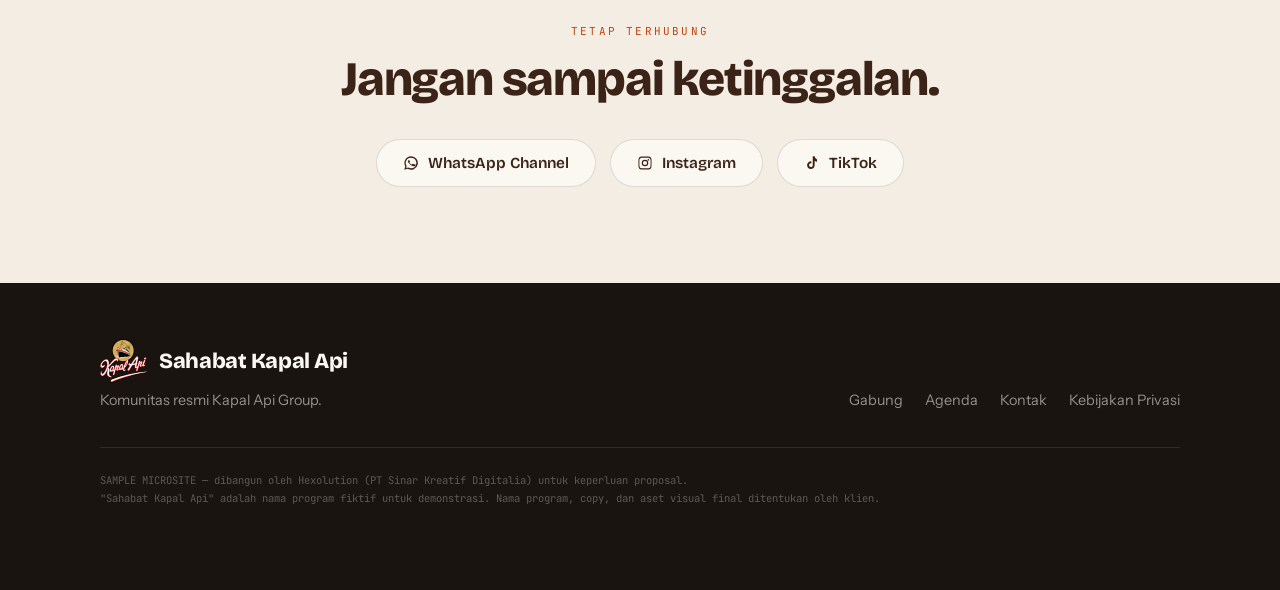
==== commit 000adaa7: "Fix footer logo cropping at the source: SVG viewBox was cutting text Diagnosis: CSS was never the pr" ====
--- a/src/index.html
+++ b/src/index.html
@@ -257,7 +257,7 @@
 <footer>
   <div class="foot-grid">
     <div>
-      <div class="foot-brand"><img src="assets/images/logo-footer.svg" alt="" class="foot-logo">Sahabat Kapal Api</div>
+      <div class="foot-brand"><img src="assets/images/logo-kapal-api-trimmed.svg" alt="" class="foot-logo">Sahabat Kapal Api</div>
       <div>Komunitas resmi Kapal Api Group.</div>
     </div>
     <div class="foot-links">
